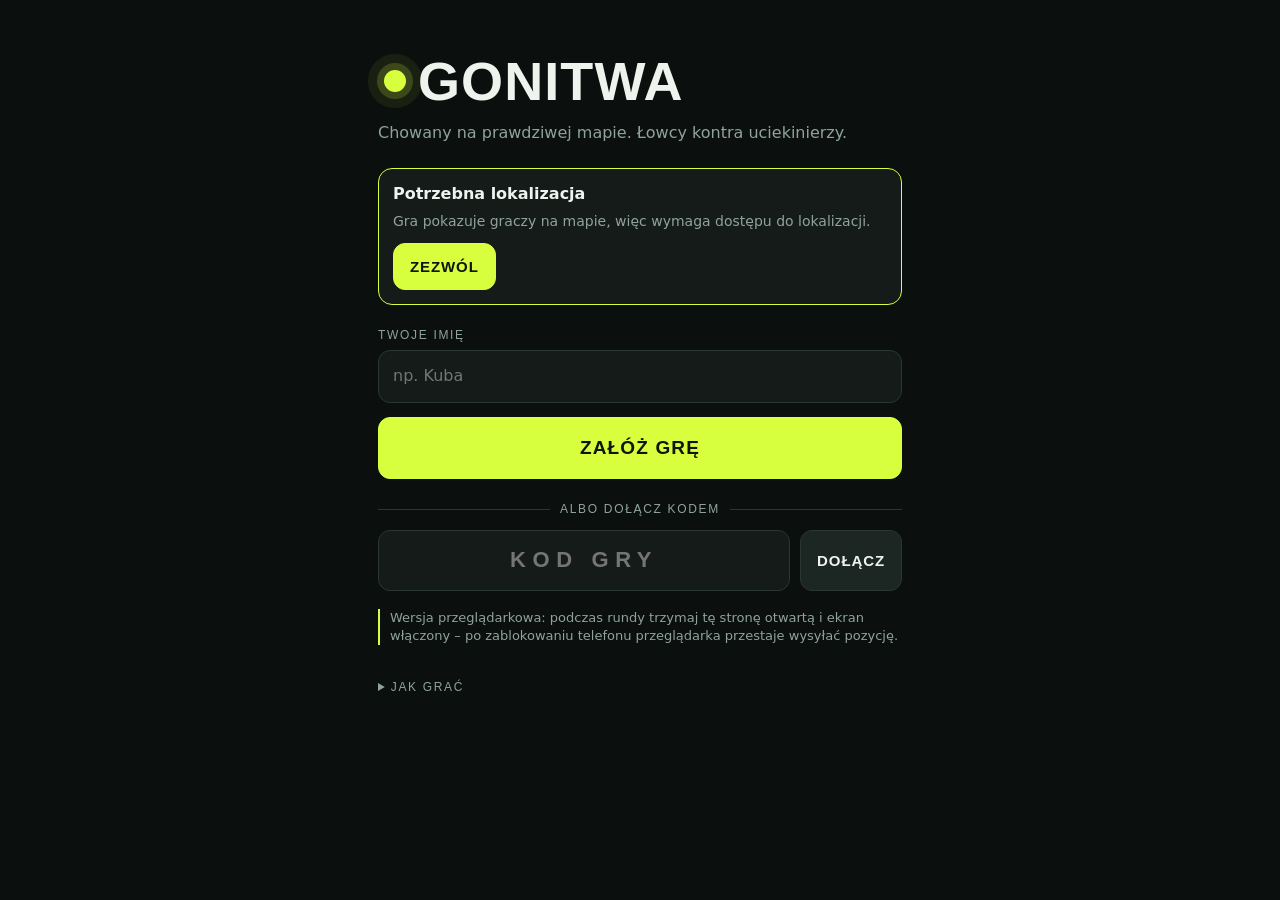
==== index.html @ 319e4700 "Wersja przegladarkowa Gonitwy (iPhone)" ====
<!DOCTYPE html>
<html lang="pl">
<head>
<meta charset="utf-8">
<meta name="viewport" content="width=device-width, initial-scale=1, maximum-scale=1, user-scalable=no, viewport-fit=cover">
<title>Gonitwa</title>
<link rel="apple-touch-icon" href="apple-touch-icon.png">
<link rel="icon" type="image/png" href="icon-192.png">
<link rel="manifest" href="manifest.webmanifest">
<meta name="theme-color" content="#0b0f0e">
<meta name="apple-mobile-web-app-capable" content="yes">
<meta name="mobile-web-app-capable" content="yes">
<meta name="apple-mobile-web-app-status-bar-style" content="black-translucent">
<meta name="apple-mobile-web-app-title" content="Gonitwa">
<style>
:root {
  --bg: #0b0f0e; --panel: #141b19; --panel2: #1c2623; --line: #2a3733;
  --text: #eef3ee; --dim: #8fa39b;
  --acid: #d7ff3e; --hunt: #ff6b3d; --run: #35e0c2; --danger: #ff3b5c;
  --cond: "Roboto Condensed", sans-serif-condensed, "Arial Narrow", sans-serif;
}
* { box-sizing: border-box; -webkit-tap-highlight-color: transparent; }
html, body { margin: 0; height: 100%; background: var(--bg); color: var(--text);
  font: 16px/1.4 Roboto, system-ui, sans-serif; overscroll-behavior: none; }
[hidden] { display: none !important; }
button, input, select { font: inherit; color: inherit; }
h1, h2, h3 { font-family: var(--cond); text-transform: uppercase; letter-spacing: .04em; margin: 0; }
.dim { color: var(--dim); }
.c-hunt { color: var(--hunt); } .c-run { color: var(--run); }
.center-text { text-align: center; }

.screen { display: none; min-height: 100%; padding: 20px 18px 28px; max-width: 560px; margin: 0 auto; }
.screen.on { display: block; }
.screen.center.on { display: flex; flex-direction: column; align-items: center; justify-content: center; gap: 14px; text-align: center; }

/* ---------- buttons & fields ---------- */
.btn { border: 1px solid var(--line); background: var(--panel2); border-radius: 12px; padding: 12px 16px;
  font-family: var(--cond); text-transform: uppercase; letter-spacing: .06em; font-weight: 700; font-size: 15px;
  position: relative; touch-action: manipulation; }
.btn:active { transform: translateY(1px); filter: brightness(1.15); }
.btn[disabled] { opacity: .4; }
.btn.acid { background: var(--acid); color: #10150a; border-color: var(--acid); }
.btn.danger { background: transparent; color: var(--danger); border-color: var(--danger); }
.btn.ghost { background: transparent; color: var(--dim); }
.btn.big { width: 100%; padding: 17px; font-size: 19px; }
.btn.small { padding: 8px 12px; font-size: 13px; border-radius: 10px; }
.field { display: block; margin: 22px 0 14px; }
.field span, .eyebrow { display: block; font-family: var(--cond); text-transform: uppercase; letter-spacing: .14em;
  font-size: 12px; color: var(--dim); margin-bottom: 6px; }
input[type=text], input:not([type]), .field input, .join-row input, .chat-form input {
  width: 100%; background: var(--panel); border: 1px solid var(--line); border-radius: 12px; padding: 14px;
  outline: none; }
input:focus { border-color: var(--acid); }
.error { background: rgba(255,59,92,.12); border: 1px solid rgba(255,59,92,.5); color: #ffc2cc;
  padding: 10px 12px; border-radius: 10px; margin: 12px 0; font-size: 14px; }
.card { background: var(--panel); border: 1px solid var(--acid); border-radius: 14px; padding: 14px; margin-top: 18px; }
.card p { margin: 6px 0 12px; color: var(--dim); font-size: 14px; }

/* ---------- home ---------- */
.home-top { padding: 34px 0 6px; }
.logo { font-family: var(--cond); font-weight: 900; font-size: 54px; letter-spacing: .02em; line-height: 1;
  display: flex; align-items: center; gap: 12px; }
.logo-dot { width: 22px; height: 22px; border-radius: 50%; background: var(--acid);
  box-shadow: 0 0 0 7px rgba(215,255,62,.18), 0 0 0 16px rgba(215,255,62,.07); margin-left: 6px; }
.tagline { color: var(--dim); margin: 14px 0 0; }
.or { display: flex; align-items: center; gap: 10px; color: var(--dim); font-size: 12px; margin: 22px 0 12px;
  font-family: var(--cond); text-transform: uppercase; letter-spacing: .14em; }
.or::before, .or::after { content: ""; flex: 1; height: 1px; background: var(--line); }
.join-row { display: flex; gap: 10px; }
.join-row input { flex: 1; font-family: var(--cond); font-weight: 700; font-size: 22px; letter-spacing: .3em;
  text-transform: uppercase; text-align: center; }
.how { margin-top: 26px; color: var(--dim); font-size: 14px; }
.how summary { font-family: var(--cond); text-transform: uppercase; letter-spacing: .14em; font-size: 12px; padding: 8px 0; }
.how ol { padding-left: 20px; } .how li { margin: 6px 0; }
.how .safe { border-left: 2px solid var(--acid); padding-left: 10px; }

.spinner { width: 46px; height: 46px; border-radius: 50%; border: 4px solid var(--line); border-top-color: var(--acid);
  animation: spin 1s linear infinite; }
@keyframes spin { to { transform: rotate(360deg); } }

/* ---------- lobby ---------- */
.lobby-head { display: flex; justify-content: space-between; align-items: flex-end; gap: 10px; }
.code { font-family: var(--cond); font-weight: 900; font-size: 46px; letter-spacing: .16em; color: var(--acid); line-height: 1; }
.head-actions { display: flex; gap: 8px; }
.offline-bar { background: var(--danger); color: #fff; text-align: center; padding: 6px; border-radius: 8px; margin-top: 10px; font-size: 13px; }
.teams { display: grid; grid-template-columns: 1fr 1fr; gap: 10px; margin-top: 18px; }
.team { background: var(--panel); border: 1px solid var(--line); border-radius: 14px; padding: 12px; display: flex; flex-direction: column; gap: 10px; min-height: 150px; }
.team h3 { font-size: 17px; display: flex; justify-content: space-between; }
.team.hunt { border-top: 3px solid var(--hunt); } .team.hunt h3 { color: var(--hunt); }
.team.run { border-top: 3px solid var(--run); } .team.run h3 { color: var(--run); }
.team .team-btn { margin-top: auto; }
.team .team-btn.mine { background: transparent; color: var(--dim); }
.chips { display: flex; flex-wrap: wrap; gap: 6px; }
.chip { background: var(--panel2); border: 1px solid var(--line); border-radius: 999px; padding: 5px 10px; font-size: 14px;
  display: inline-flex; align-items: center; gap: 5px; max-width: 100%; }
.chip.me { border-color: var(--acid); }
.chip.off { opacity: .45; }
.chip i { font-style: normal; color: var(--acid); font-size: 12px; }
.noteam { margin-top: 12px; }
.sec { font-size: 14px; color: var(--dim); letter-spacing: .14em; margin: 24px 0 8px; }
.settings, .summary { background: var(--panel); border: 1px solid var(--line); border-radius: 14px; padding: 4px 14px; }
.row { display: flex; align-items: center; justify-content: space-between; gap: 12px; padding: 11px 0; border-bottom: 1px solid var(--line); }
.row.col { flex-direction: column; align-items: stretch; gap: 6px; }
.settings > .row:last-child, .summary .row:last-child, #zone-opts > *:last-child, #shrink-opts > .row:last-child { border-bottom: 0; }
select { background: var(--panel2); border: 1px solid var(--line); border-radius: 10px; padding: 8px 10px; }
input[type=range] { width: 100%; accent-color: var(--acid); }
.sw { appearance: none; -webkit-appearance: none; width: 48px; height: 28px; border-radius: 999px; background: var(--line); position: relative; flex: none; transition: background .15s; }
.sw::after { content: ""; position: absolute; width: 22px; height: 22px; border-radius: 50%; background: #fff; top: 3px; left: 3px; transition: left .15s; }
.sw:checked { background: var(--acid); } .sw:checked::after { left: 23px; background: #10150a; }
.summary .row b { font-weight: 500; text-align: right; }
.map-box { position: relative; height: 260px; border-radius: 14px; overflow: hidden; border: 1px solid var(--line); margin: 12px 0 10px; }
.map-box canvas { width: 100%; height: 100%; display: block; }
.map-hint { position: absolute; left: 8px; top: 8px; background: rgba(11,15,14,.8); padding: 5px 9px; border-radius: 8px; font-size: 12px; pointer-events: none; }
.zoom { position: absolute; right: 8px; top: 8px; display: flex; flex-direction: column; gap: 6px; }
.zoom button { width: 40px; height: 40px; border-radius: 10px; border: 1px solid var(--line); background: rgba(20,27,25,.92); font-size: 20px; }
.chat-log { background: var(--panel); border: 1px solid var(--line); border-radius: 12px; padding: 8px 12px; max-height: 130px; overflow-y: auto; font-size: 14px; min-height: 44px; }
.chat-log.tall { max-height: 34vh; min-height: 90px; }
.chat-log p { margin: 4px 0; } .chat-log b { color: var(--acid); font-weight: 600; } .chat-log .mine b { color: var(--dim); }
.chat-log .empty { color: var(--dim); }
.chat-form { display: flex; gap: 8px; margin-top: 8px; }
.chat-form input { flex: 1; padding: 10px 12px; }
.lobby-foot { margin-top: 26px; display: flex; flex-direction: column; gap: 12px; }

/* ---------- game ---------- */
.screen.game { padding: 0; max-width: none; position: fixed; inset: 0; }
#game-map { position: absolute; inset: 0; width: 100%; height: 100%; }
.hud { position: absolute; left: 0; right: 0; top: 0; padding: 10px 10px 0; pointer-events: none;
  background: linear-gradient(rgba(11,15,14,.92), rgba(11,15,14,0)); padding-bottom: 26px; }
.hud-row { display: grid; grid-template-columns: 1fr auto 1fr; align-items: center; gap: 8px; }
.role { justify-self: start; font-family: var(--cond); font-weight: 900; text-transform: uppercase; letter-spacing: .1em;
  font-size: 14px; padding: 6px 10px; border-radius: 8px; background: var(--panel2); }
.role.H { background: var(--hunt); color: #1b0a04; } .role.R { background: var(--run); color: #03201b; }
.role.out { background: var(--line); color: var(--dim); }
.timer { text-align: center; line-height: 1; }
.timer b { font-family: var(--cond); font-weight: 900; font-size: 44px; font-variant-numeric: tabular-nums; }
.timer span { display: block; font-family: var(--cond); text-transform: uppercase; letter-spacing: .14em; font-size: 11px; color: var(--dim); margin-top: 2px; }
.alive { justify-self: end; text-align: right; line-height: 1.1; }
.alive b { font-family: var(--cond); font-weight: 900; font-size: 24px; color: var(--run); }
.alive span { display: block; font-size: 10px; color: var(--dim); text-transform: uppercase; letter-spacing: .1em; font-family: var(--cond); }
.chip-row { display: flex; justify-content: center; flex-wrap: wrap; gap: 6px; margin-top: 8px; }
.hchip { background: rgba(20,27,25,.92); border: 1px solid var(--line); border-radius: 999px; padding: 4px 10px; font-size: 13px;
  font-variant-numeric: tabular-nums; }
.hchip b { color: var(--acid); } .hchip.bad { border-color: var(--danger); color: #ffc2cc; }
.banner { margin: 10px auto 0; max-width: 460px; text-align: center; padding: 10px 12px; border-radius: 12px; font-weight: 600;
  background: rgba(20,27,25,.95); border: 1px solid var(--acid); }
.banner.bad { background: var(--danger); border-color: var(--danger); color: #fff; animation: pulse 1s ease-in-out infinite; }
@keyframes pulse { 50% { filter: brightness(1.3); } }
.game-zoom { top: auto; bottom: 150px; }
.bottom { position: absolute; left: 0; right: 0; bottom: 0; padding: 30px 10px 12px; display: flex; flex-direction: column; gap: 8px;
  background: linear-gradient(rgba(11,15,14,0), rgba(11,15,14,.94) 45%); }
.bottom-row { display: grid; grid-template-columns: 1fr 1fr; gap: 8px; }
.btn.hold { background: var(--danger); border-color: var(--danger); color: #fff; padding: 16px; font-size: 18px; overflow: hidden; user-select: none; -webkit-user-select: none; }
.btn.hold small { display: block; font-size: 11px; opacity: .8; letter-spacing: .14em; font-weight: 400; }
.hold-fill { position: absolute; inset: 0; background: rgba(255,255,255,.35); transform: scaleX(0); transform-origin: left; }
.btn.hold.holding .hold-fill { transform: scaleX(1); transition: transform 1.2s linear; }
.hold-label { position: relative; }
.badge { position: absolute; top: -6px; right: -4px; background: var(--acid); color: #10150a; border-radius: 999px; min-width: 20px; height: 20px;
  font-size: 12px; line-height: 20px; padding: 0 5px; }
.toast { position: absolute; left: 12px; right: 12px; bottom: 150px; margin: 0 auto; max-width: 440px; background: rgba(20,27,25,.97);
  border: 1px solid var(--acid); border-radius: 12px; padding: 10px 14px; text-align: center; font-size: 15px; pointer-events: none; }
.overlay { position: absolute; inset: 0; background: rgba(11,15,14,.88); display: flex; align-items: center; justify-content: center; text-align: center; }
.overlay span { display: block; font-family: var(--cond); text-transform: uppercase; letter-spacing: .2em; color: var(--dim); }
.overlay b { display: block; font-family: var(--cond); font-weight: 900; font-size: 150px; line-height: 1; color: var(--acid); }
.overlay em { font-style: normal; font-family: var(--cond); font-weight: 900; text-transform: uppercase; letter-spacing: .08em; font-size: 26px; }

/* ---------- end ---------- */
.result { padding: 26px 0 6px; }
.result h1 { font-size: 44px; font-weight: 900; line-height: 1; }
.result.H h1 { color: var(--hunt); } .result.R h1 { color: var(--run); }
.result p { color: var(--dim); margin: 10px 0 0; }
.end-map { height: 200px; }
.table { background: var(--panel); border: 1px solid var(--line); border-radius: 14px; padding: 2px 14px; }
.trow { display: flex; align-items: center; justify-content: space-between; gap: 10px; padding: 11px 0; border-bottom: 1px solid var(--line); }
.trow:last-child { border-bottom: 0; }
.trow .who { display: flex; align-items: center; gap: 8px; min-width: 0; }
.trow .who span { overflow: hidden; text-overflow: ellipsis; white-space: nowrap; }
.dot { width: 10px; height: 10px; border-radius: 50%; flex: none; background: var(--line); }
.dot.H { background: var(--hunt); } .dot.R { background: var(--run); }
.tag { font-family: var(--cond); text-transform: uppercase; letter-spacing: .08em; font-size: 12px; color: var(--dim); white-space: nowrap; }
.tag.ok { color: var(--run); } .tag.bad { color: var(--danger); }
.trow.off { opacity: .5; }

/* ---------- sheets ---------- */
.scrim { position: fixed; inset: 0; background: rgba(0,0,0,.55); z-index: 20; }
.sheet { position: fixed; left: 0; right: 0; bottom: 0; z-index: 21; background: var(--bg); border-top: 1px solid var(--line);
  border-radius: 18px 18px 0 0; padding: 14px 16px 18px; max-height: 82vh; overflow-y: auto; max-width: 560px; margin: 0 auto; }
.sheet-head { display: flex; justify-content: space-between; align-items: center; margin-bottom: 10px;
  font-family: var(--cond); text-transform: uppercase; letter-spacing: .1em; font-size: 18px; }
.x { background: none; border: 0; font-size: 20px; padding: 6px 10px; color: var(--dim); }
.sheet-foot { display: flex; flex-direction: column; gap: 8px; margin-top: 14px; }
.quick { display: flex; flex-wrap: wrap; gap: 6px; margin-top: 8px; }
.quick button { background: var(--panel2); border: 1px solid var(--line); border-radius: 999px; padding: 6px 11px; font-size: 13px; }
.feed { margin-top: 12px; font-size: 13px; color: var(--dim); }
.feed p { margin: 3px 0; }

#conn-sub { white-space: pre-line; font-size: 13px; max-width: 320px; word-break: break-word; }

/* Start / leave buttons stay reachable without scrolling the whole lobby. */
.lobby-foot { position: sticky; bottom: 0; padding: 18px 0 12px; margin-bottom: -12px;
  background: linear-gradient(rgba(11,15,14,0), var(--bg) 26%); z-index: 5; }

/* notch / home-indicator safe areas (iPhone, edge-to-edge browsers) */
.screen { padding-top: calc(20px + env(safe-area-inset-top)); padding-bottom: calc(28px + env(safe-area-inset-bottom)); }
.screen.game { padding: 0; }
.hud { padding-top: calc(10px + env(safe-area-inset-top)); }
.bottom { padding-bottom: calc(12px + env(safe-area-inset-bottom)); }
.sheet { padding-bottom: calc(18px + env(safe-area-inset-bottom)); }
.web-note { color: var(--dim); font-size: 13px; border-left: 2px solid var(--acid); padding-left: 10px; margin-top: 18px; }

</style>
</head>
<body>

<!-- ============ HOME ============ -->
<section id="s-home" class="screen">
  <div class="home-top">
    <div class="logo"><span class="logo-dot"></span>GONITWA</div>
    <p class="tagline">Chowany na prawdziwej mapie. Łowcy kontra uciekinierzy.</p>
  </div>
  <div class="card" id="perm-card" hidden>
    <b>Potrzebna lokalizacja</b>
    <p id="perm-text">Gra pokazuje graczy na mapie, więc wymaga dostępu do lokalizacji i powiadomień.</p>
    <button class="btn acid" id="perm-btn">Zezwól</button>
  </div>
  <label class="field">
    <span>Twoje imię</span>
    <input id="name" maxlength="16" autocomplete="off" placeholder="np. Kuba">
  </label>
  <button class="btn acid big" id="create">Załóż grę</button>
  <div class="or"><span>albo dołącz kodem</span></div>
  <div class="join-row">
    <input id="code" maxlength="7" autocomplete="off" autocapitalize="characters" spellcheck="false" placeholder="KOD GRY">
    <button class="btn" id="join">Dołącz</button>
  </div>
  <div class="error" id="home-error" hidden></div>
  <p class="web-note" id="web-note" hidden>Wersja przeglądarkowa: podczas rundy trzymaj tę stronę otwartą i ekran włączony – po zablokowaniu telefonu przeglądarka przestaje wysyłać pozycję.</p>
  <details class="how">
    <summary>Jak grać</summary>
    <ol>
      <li>Jedna osoba zakłada grę i podaje reszcie 6-znakowy kod.</li>
      <li>Dzielicie się na <b class="c-hunt">łowców</b> i <b class="c-run">uciekinierów</b>. Gospodarz ustawia czas, fory, pingi i strefę.</li>
      <li>Uciekinierzy dostają fory na ukrycie się. Potem łowcy ruszają.</li>
      <li>Co kilka minut łowcy dostają <b>ping</b> – ostatnią pozycję każdego uciekiniera.</li>
      <li>Kto wyjdzie poza strefę na zbyt długo, jest widoczny dla łowców na żywo.</li>
      <li>Złapany uciekinier potwierdza to w aplikacji. Wygrywają ci, którzy dotrwają do końca – albo łowcy, jeśli złapią wszystkich.</li>
    </ol>
    <p class="safe">Grajcie w bezpiecznym miejscu, uważajcie na ruch uliczny i nie wchodźcie na teren prywatny.</p>
  </details>
</section>

<!-- ============ CONNECTING ============ -->
<section id="s-connecting" class="screen center">
  <div class="spinner"></div>
  <h2 id="conn-title">Łączenie…</h2>
  <p class="dim" id="conn-sub"></p>
  <div class="error" id="conn-error" hidden></div>
  <button class="btn" id="conn-cancel">Anuluj</button>
</section>

<!-- ============ LOBBY ============ -->
<section id="s-lobby" class="screen">
  <header class="lobby-head">
    <div>
      <div class="eyebrow">Kod gry</div>
      <div class="code" id="lobby-code">------</div>
    </div>
    <div class="head-actions">
      <button class="btn small" id="share">Udostępnij</button>
      <button class="btn small ghost" id="lobby-leave">Wyjdź</button>
    </div>
  </header>
  <div class="offline-bar" id="lobby-offline" hidden>Brak połączenia – ponawiam…</div>
  <div class="error" id="lobby-error" hidden></div>

  <div class="teams">
    <div class="team hunt">
      <h3>Łowcy <span id="cnt-h"></span></h3>
      <div class="chips" id="team-h"></div>
      <button class="btn small team-btn" data-team="H">Dołącz</button>
    </div>
    <div class="team run">
      <h3>Uciekinierzy <span id="cnt-r"></span></h3>
      <div class="chips" id="team-r"></div>
      <button class="btn small team-btn" data-team="R">Dołącz</button>
    </div>
  </div>
  <div class="noteam" id="noteam-wrap" hidden>
    <span class="eyebrow">Bez drużyny</span>
    <div class="chips" id="team-none"></div>
  </div>

  <h3 class="sec">Zasady rundy</h3>
  <div id="settings-host" class="settings" hidden>
    <label class="row"><span>Czas polowania</span>
      <select id="set-round"></select></label>
    <label class="row"><span>Fory dla uciekinierów</span>
      <select id="set-head"></select></label>
    <label class="row"><span>Ping pozycji</span>
      <select id="set-ping"></select></label>
    <label class="row"><span>Złapani dołączają do łowców</span>
      <input type="checkbox" id="set-convert" class="sw"></label>
    <label class="row"><span>Strefa gry</span>
      <input type="checkbox" id="set-zone" class="sw"></label>
    <div id="zone-opts" hidden>
      <label class="row col"><span>Promień strefy: <b id="lbl-radius"></b></span>
        <input type="range" id="set-radius" min="50" max="2000" step="10"></label>
      <label class="row"><span>Czas na powrót do strefy</span>
        <select id="set-grace"></select></label>
      <label class="row"><span>Strefa się kurczy</span>
        <input type="checkbox" id="set-shrink" class="sw"></label>
      <div id="shrink-opts" hidden>
        <label class="row"><span>Kurczy się co</span>
          <select id="set-shrinksec"></select></label>
        <label class="row col"><span>Promień na końcu: <b id="lbl-final"></b></span>
          <input type="range" id="set-final" min="20" max="2000" step="10"></label>
      </div>
    </div>
  </div>
  <div id="settings-guest" class="summary" hidden></div>

  <div id="zone-map-wrap" hidden>
    <div class="map-box"><canvas id="zone-map"></canvas>
      <div class="map-hint" id="zone-hint"></div>
      <div class="zoom"><button data-z="1">+</button><button data-z="-1">−</button></div>
    </div>
    <button class="btn small" id="zone-here" hidden>Środek strefy = moja pozycja</button>
  </div>

  <h3 class="sec">Czat</h3>
  <div class="chat-log" id="lobby-chat"></div>
  <form class="chat-form" id="lobby-chat-form">
    <input id="lobby-chat-input" maxlength="200" autocomplete="off" placeholder="Napisz do wszystkich…">
    <button class="btn small" type="submit">Wyślij</button>
  </form>

  <div class="lobby-foot">
    <button class="btn acid big" id="start" hidden>Start rundy</button>
    <p class="dim center-text" id="wait-host" hidden></p>
  </div>
</section>

<!-- ============ GAME ============ -->
<section id="s-game" class="screen game">
  <canvas id="game-map"></canvas>
  <div class="hud">
    <div class="hud-row">
      <div class="role" id="hud-role"></div>
      <div class="timer"><b id="hud-time">0:00</b><span id="hud-time-label"></span></div>
      <div class="alive"><b id="hud-alive"></b><span>uciekinierów</span></div>
    </div>
    <div class="chip-row" id="hud-chips"></div>
    <div class="banner" id="hud-banner" hidden></div>
  </div>
  <div class="zoom game-zoom"><button data-z="1">+</button><button data-z="-1">−</button><button id="follow" title="Wyśrodkuj">◎</button></div>
  <div class="toast" id="toast" hidden></div>
  <div class="bottom">
    <button class="btn hold" id="tagged" hidden><span class="hold-fill"></span><span class="hold-label">Złapali mnie <small>przytrzymaj</small></span></button>
    <div class="bottom-row">
      <button class="btn" id="open-chat">Czat<span class="badge" id="chat-badge" hidden></span></button>
      <button class="btn" id="open-roster">Gracze</button>
    </div>
  </div>
  <div class="overlay" id="countdown" hidden><div><span id="countdown-label">Start za</span><b id="countdown-num">5</b><em id="countdown-role"></em></div></div>
</section>

<!-- ============ END ============ -->
<section id="s-end" class="screen">
  <div class="result" id="end-result">
    <div class="eyebrow" id="end-round"></div>
    <h1 id="end-title"></h1>
    <p id="end-sub"></p>
  </div>
  <div class="map-box end-map"><canvas id="end-map"></canvas></div>
  <h3 class="sec">Uciekinierzy</h3>
  <div class="table" id="end-runners"></div>
  <h3 class="sec">Łowcy</h3>
  <div class="chips" id="end-hunters"></div>
  <div class="lobby-foot">
    <button class="btn acid big" id="end-lobby" hidden>Nowa runda</button>
    <p class="dim center-text" id="end-wait" hidden>Gospodarz zdecyduje o kolejnej rundzie.</p>
    <button class="btn ghost" id="end-leave">Wyjdź z gry</button>
  </div>
</section>

<!-- ============ SHEETS ============ -->
<div class="scrim" id="scrim" hidden></div>
<div class="sheet" id="sheet-chat" hidden>
  <div class="sheet-head"><b id="chat-title">Czat drużyny</b><button class="x" data-close>✕</button></div>
  <div class="chat-log tall" id="game-chat"></div>
  <div class="quick" id="quick"></div>
  <form class="chat-form" id="game-chat-form">
    <input id="game-chat-input" maxlength="200" autocomplete="off" placeholder="Wiadomość do drużyny…">
    <button class="btn small" type="submit">Wyślij</button>
  </form>
</div>
<div class="sheet" id="sheet-roster" hidden>
  <div class="sheet-head"><b>Gracze</b><button class="x" data-close>✕</button></div>
  <div class="table" id="roster"></div>
  <div class="feed" id="feed"></div>
  <div class="sheet-foot">
    <button class="btn danger" id="end-round-btn" hidden>Zakończ rundę</button>
    <button class="btn ghost" id="game-leave">Wyjdź z gry</button>
  </div>
</div>
<div class="sheet" id="sheet-player" hidden>
  <div class="sheet-head"><b id="player-name"></b><button class="x" data-close>✕</button></div>
  <div class="sheet-foot" id="player-actions"></div>
</div>

<script>
/* Gonitwa – browser engine (iPhone / any browser). A JavaScript port of pl.gonitwa.core.GameEngine that
 * speaks exactly the same protocol as the Android app (same brokers, topics, AES-GCM key from the game code),
 * so browser players and Android players meet in the same game. Exposes the same "Native" bridge the UI uses. */
(function () {
  'use strict';
  if (window.Native) return;                                   // inside the Android app: the real engine is used
  var qs = new URLSearchParams(location.search);
  if (qs.get('s')) return;                                     // desktop test harness drives the Java engine instead

  var HUNTER = 'H', RUNNER = 'R';
  var NONE = 0, CREATING = 1, JOINING = 2, IN = 3;
  var SYNC_MS = 1800, COUNTDOWN_MS = 8000;
  var ALPHABET = 'ABCDEFGHJKLMNPQRSTUVWXYZ23456789';
  // Same order as GameEngine.defaultEndpoints(): index N here is the WebSocket door of TCP endpoint N there.
  var ENDPOINTS = [
    'wss://broker.emqx.io:8084/mqtt',
    'wss://broker.hivemq.com:8884/mqtt',
    'wss://test.mosquitto.org:8081/mqtt',
    'wss://broker.emqx.io:8084/mqtt',
    'wss://broker.hivemq.com:8884/mqtt',
    'wss://test.mosquitto.org:8081/mqtt'
  ];
  var CREATE_ORDER = [0, 1, 2];
  if (qs.get('ws')) { ENDPOINTS = ENDPOINTS.map(function () { return qs.get('ws'); }); }   // tests: one local broker
  var enc = new TextEncoder(), dec = new TextDecoder();

  // ------------------------------------------------------------------ storage
  var mem = {};
  function load(k) { try { var v = localStorage.getItem('gonitwa.' + k); return v == null ? (k in mem ? mem[k] : null) : v; } catch (e) { return k in mem ? mem[k] : null; } }
  function save(k, v) { mem[k] = v; try { localStorage.setItem('gonitwa.' + k, v); } catch (e) { /* private mode */ } }
  function now() { return Date.now(); }
  function clamp(v, lo, hi) { return Math.max(lo, Math.min(hi, v)); }
  function int(m, k, d) { var v = m ? m[k] : undefined; return typeof v === 'number' && isFinite(v) ? Math.trunc(v) : d; }
  function num(m, k, d) { var v = m ? m[k] : undefined; return typeof v === 'number' && isFinite(v) ? v : d; }
  function str(m, k, d) { var v = m ? m[k] : undefined; return typeof v === 'string' ? v : d; }
  function bool(m, k, d) { var v = m ? m[k] : undefined; return typeof v === 'boolean' ? v : d; }
  function hex(buf) { var b = new Uint8Array(buf), s = ''; for (var i = 0; i < b.length; i++) s += (b[i] < 16 ? '0' : '') + b[i].toString(16); return s; }
  function randomId(n) { var b = new Uint8Array(Math.ceil(n / 2)); crypto.getRandomValues(b); return hex(b).substring(0, n); }
  function rnd(n) { var b = new Uint32Array(1); crypto.getRandomValues(b); return b[0] % n; }
  function distance(lat1, lon1, lat2, lon2) {
    var r = 6371000, p1 = lat1 * Math.PI / 180, p2 = lat2 * Math.PI / 180, dp = p2 - p1, dl = (lon2 - lon1) * Math.PI / 180;
    var a = Math.sin(dp / 2) * Math.sin(dp / 2) + Math.cos(p1) * Math.cos(p2) * Math.sin(dl / 2) * Math.sin(dl / 2);
    return 2 * r * Math.asin(Math.min(1, Math.sqrt(a)));
  }

  // ------------------------------------------------------------------ code + crypto
  function newCode(brokerIdx, count) {
    var first;
    do { first = rnd(ALPHABET.length); } while (first % count !== brokerIdx);
    var s = ALPHABET.charAt(first);
    for (var i = 1; i < 6; i++) s += ALPHABET.charAt(rnd(ALPHABET.length));
    return s;
  }
  function brokerIndex(code, count) { var i = ALPHABET.indexOf(code.charAt(0)); return i < 0 ? 0 : i % count; }
  function normalizeCode(raw) {
    if (raw == null) return null;
    var s = '', up = String(raw).toUpperCase();
    for (var i = 0; i < up.length; i++) {
      var ch = up.charAt(i);
      if (ch === ' ' || ch === '-') continue;
      if (ALPHABET.indexOf(ch) < 0) return null;
      s += ch;
    }
    return s.length === 6 ? s : null;
  }
  function makeCrypto(code) {
    return Promise.all([
      crypto.subtle.digest('SHA-256', enc.encode('gonitwa-key-v1:' + code)),
      crypto.subtle.digest('SHA-256', enc.encode('gonitwa-topic-v1:' + code))
    ]).then(function (r) {
      return crypto.subtle.importKey('raw', r[0], 'AES-GCM', false, ['encrypt', 'decrypt']).then(function (key) {
        return {
          topicId: hex(r[1]).substring(0, 24),
          encrypt: function (plain) {
            var iv = new Uint8Array(12);
            crypto.getRandomValues(iv);
            return crypto.subtle.encrypt({ name: 'AES-GCM', iv: iv, tagLength: 128 }, key, enc.encode(plain)).then(function (ct) {
              var out = new Uint8Array(12 + ct.byteLength);
              out.set(iv, 0); out.set(new Uint8Array(ct), 12);
              return out;
            });
          },
          decrypt: function (data) {
            if (!data || data.length < 28) return Promise.resolve(null);
            return crypto.subtle.decrypt({ name: 'AES-GCM', iv: data.subarray(0, 12), tagLength: 128 }, key, data.subarray(12))
              .then(function (pt) { return dec.decode(pt); }, function () { return null; });
          }
        };
      });
    });
  }

  // ------------------------------------------------------------------ MQTT 3.1.1 over WebSocket (QoS 0)
  function mqttStr(s) { var b = enc.encode(s), r = new Uint8Array(b.length + 2); r[0] = b.length >> 8; r[1] = b.length & 255; r.set(b, 2); return r; }
  function packet(header, body) {
    var len = body.length, lenBytes = [];
    do { var d = len % 128; len = Math.floor(len / 128); if (len > 0) d |= 0x80; lenBytes.push(d); } while (len > 0);
    var out = new Uint8Array(1 + lenBytes.length + body.length);
    out[0] = header; out.set(lenBytes, 1); out.set(body, 1 + lenBytes.length);
    return out;
  }
  function concat(a, b) { var r = new Uint8Array(a.length + b.length); r.set(a, 0); r.set(b, a.length); return r; }

  function Link(url, clientId, filter, listener) {
    this.url = url; this.clientId = clientId; this.filter = filter; this.listener = listener;
    this.up = false; this.closed = false; this.dead = false; this.failures = 0;
    this.ws = null; this.buf = new Uint8Array(0); this.timer = null; this.ping = null; this.lastWrite = 0;
    this.inq = Promise.resolve();
  }
  Link.prototype.start = function () { this._connect(); };
  Link.prototype.isUp = function () { return this.up; };
  Link.prototype._connect = function () {
    if (this.closed) return;
    var self = this, ws;
    try { ws = new WebSocket(this.url, 'mqtt'); } catch (e) { this._down('WebSocket: ' + e.message); return; }
    this.ws = ws;
    ws.binaryType = 'arraybuffer';
    this.buf = new Uint8Array(0);
    var opened = false;
    var guard = setTimeout(function () { if (!self.up && ws === self.ws) { try { ws.close(); } catch (e) { } self._down('timeout'); } }, 9000);
    ws.onopen = function () {
      opened = true;
      var vh = concat(concat(mqttStr('MQTT'), new Uint8Array([4, 0x02, 0, 30])), mqttStr(self.clientId));
      ws.send(packet(0x10, vh));
    };
    ws.onmessage = function (ev) {
      if (ws !== self.ws) return;
      self.buf = concat(self.buf, new Uint8Array(ev.data));
      self._drain();
    };
    ws.onerror = function () { /* onclose follows */ };
    ws.onclose = function (ev) {
      clearTimeout(guard);
      if (ws !== self.ws) return;
      self._down(opened ? 'połączenie zamknięte (' + ev.code + ')' : 'nie można połączyć');
    };
  };
  Link.prototype._drain = function () {
    var self = this;
    while (true) {
      var b = this.buf;
      if (b.length < 2) return;
      var len = 0, mult = 1, i = 1, done = false;
      for (; i < 5 && i < b.length; i++) { len += (b[i] & 0x7f) * mult; mult *= 128; if ((b[i] & 0x80) === 0) { done = true; i++; break; } }
      if (!done) { if (i >= 5) { this.ws.close(); } return; }
      if (b.length < i + len) return;
      var h = b[0], body = b.subarray(i, i + len);
      this.buf = b.subarray(i + len);
      var type = h >> 4;
      if (type === 2) {                                   // CONNACK
        if (body.length < 2 || body[1] !== 0) { this.ws.close(); return; }
        var sub = concat(concat(new Uint8Array([0, 1]), mqttStr(this.filter)), new Uint8Array([0]));
        this.ws.send(packet(0x82, sub));
      } else if (type === 9) {                            // SUBACK
        this.up = true; this.failures = 0; this.lastWrite = now();
        clearInterval(this.ping);
        this.ping = setInterval(function () {
          if (self.up && now() - self.lastWrite >= 15000) { try { self.ws.send(new Uint8Array([0xC0, 0])); self.lastWrite = now(); } catch (e) { } }
        }, 5000);
        this.listener.onUp(this);
      } else if (type === 3) {                            // PUBLISH
        var qos = (h >> 1) & 3, tl = (body[0] << 8) | body[1];
        var topic = dec.decode(body.subarray(2, 2 + tl));
        var payload = body.slice(2 + tl + (qos > 0 ? 2 : 0));
        this.listener.onMessage(this, topic, payload, (h & 1) !== 0);
      }
    }
  };
  Link.prototype._down = function (why) {
    var wasUp = this.up, self = this;
    this.up = false;
    clearInterval(this.ping);
    if (this.ws) { this.ws.onclose = this.ws.onmessage = this.ws.onopen = null; try { this.ws.close(); } catch (e) { } this.ws = null; }
    if (this.closed) return;
    this.failures = wasUp ? 1 : this.failures + 1;
    this.listener.onDown(this, why);
    clearTimeout(this.timer);
    this.timer = setTimeout(function () { self._connect(); }, Math.min(8000, 1000 * this.failures));
  };
  Link.prototype.publish = function (topic, payload, retain) {
    if (!this.up || this.closed || !this.ws) return;
    try {
      this.ws.send(packet(0x30 | (retain ? 1 : 0), concat(mqttStr(topic), payload || new Uint8Array(0))));
      this.lastWrite = now();
    } catch (e) { /* will reconnect */ }
  };
  Link.prototype.close = function () {
    this.closed = true; this.up = false; this.dead = true;
    clearTimeout(this.timer); clearInterval(this.ping);
    var ws = this.ws;
    if (ws) { ws.onclose = ws.onmessage = null; setTimeout(function () { try { ws.close(); } catch (e) { } }, 300); }
  };

  // ------------------------------------------------------------------ settings / game records
  function defaults() {
    return { roundSec: 1200, headSec: 120, pingSec: 180, zoneOn: false, zLat: 0, zLon: 0, zRadius: 300,
      shrinkOn: false, shrinkSec: 300, zFinal: 100, graceSec: 30, convert: false };
  }
  function settingsFrom(m, base) {
    base = base || defaults();
    var s = {};
    s.roundSec = clamp(int(m, 'roundSec', base.roundSec), 10, 6 * 3600);
    s.headSec = clamp(int(m, 'headSec', base.headSec), 0, 3600);
    s.pingSec = clamp(int(m, 'pingSec', base.pingSec), 0, 3600);
    if (s.pingSec > 0 && s.pingSec < 5) s.pingSec = 5;
    s.zoneOn = bool(m, 'zoneOn', base.zoneOn);
    s.zLat = num(m, 'zLat', base.zLat);
    s.zLon = num(m, 'zLon', base.zLon);
    s.zRadius = clamp(int(m, 'zRadius', base.zRadius), 20, 20000);
    s.shrinkOn = bool(m, 'shrinkOn', base.shrinkOn);
    s.shrinkSec = clamp(int(m, 'shrinkSec', base.shrinkSec), 5, 3600);
    s.zFinal = clamp(int(m, 'zFinal', base.zFinal), 10, s.zRadius);
    s.graceSec = clamp(int(m, 'graceSec', base.graceSec), 0, 600);
    s.convert = bool(m, 'convert', base.convert);
    return s;
  }
  function newGame() { return { hostId: '', hostName: '', phase: 'lobby', round: 0, rev: 0, startAt: 0, endedAt: 0, winner: '', reason: '', s: defaults() }; }
  function gameFrom(m) {
    return { hostId: str(m, 'hostId', ''), hostName: str(m, 'hostName', ''), phase: str(m, 'phase', 'lobby'), round: int(m, 'round', 0),
      rev: int(m, 'rev', 0), startAt: int(m, 'startAt', 0), endedAt: int(m, 'endedAt', 0), winner: str(m, 'winner', ''),
      reason: str(m, 'reason', ''), s: settingsFrom(m && typeof m.s === 'object' ? m.s : null, null) };
  }
  function huntAt(g) { return g.startAt + g.s.headSec * 1000; }
  function endAt(g) { return huntAt(g) + g.s.roundSec * 1000; }
  function newPlayer(id, name) { return { id: id, name: name || '?', team: '', orig: '', alive: true, taggedAt: 0, round: 0, seq: 0, seenLocal: 0 }; }

  // ------------------------------------------------------------------ state
  var myId = load('pid');
  if (!myId || myId.length !== 10) { myId = randomId(10); save('pid', myId); }
  var myName = load('name') || '';
  var lastSettings = null;
  try { var ls = load('settings'); if (ls) lastSettings = settingsFrom(JSON.parse(ls), null); } catch (e) { lastSettings = null; }

  var mode = NONE, code = '', cr = null, base = '', link = null, epIdx = 0, createTry = 0;
  var attemptAt = 0, syncUntil = 0, collision = false, cycleFails = 0;
  var game = null, players = {}, me = newPlayer(myId, myName), pendingSelf = null;
  var locs = {}, pingRecs = {}, pingSnap = {}, outsideSince = {}, exposedSeen = {};
  var myFix = null, myFixLocal = 0;
  var offSamples = [], clockOffset = 0;
  var chat = [], feed = [], error = '', errorAt = 0, lastDown = '';
  var lastHeartbeat = 0, lastBeacon = 0, lastGamePub = 0, lastLocPub = 0;
  var announcedSub = '', lastPingIdx = 0, lastShrinkIdx = 0, endAnnouncedRound = -1, caughtTicks = 0;
  var meOutside = false, meExposed = false, lastInGame = false, lastRunning = false;

  // ------------------------------------------------------------------ platform (browser)
  var geo = { state: load('geo') === 'granted' ? 'granted' : 'unknown', watch: null };
  var wake = { want: false, lock: null };
  function alertUser(kind, text) {
    var p = kind === 'chat' ? [60] : kind === 'ping' ? [120, 120, 120] : kind === 'zone' ? [350, 150, 350]
      : kind === 'tag' ? [200, 100, 200, 100, 200] : kind === 'end' ? [700, 200, 700] : [400];
    try { if (navigator.vibrate) navigator.vibrate(p); } catch (e) { /* iOS has no vibration API */ }
    void text;
  }
  function onPos(pos) {
    geo.state = 'granted'; save('geo', 'granted');
    myFix = { lat: pos.coords.latitude, lon: pos.coords.longitude, acc: pos.coords.accuracy || 50, t: hostNow() };
    myFixLocal = now();
  }
  function onPosErr(err) { if (err && err.code === 1) { geo.state = 'denied'; save('geo', 'denied'); } }
  function startTracking() {
    if (geo.watch != null || !navigator.geolocation) return;
    geo.watch = navigator.geolocation.watchPosition(onPos, onPosErr, { enableHighAccuracy: true, maximumAge: 2000, timeout: 30000 });
  }
  function stopTracking() {
    if (geo.watch != null && navigator.geolocation) navigator.geolocation.clearWatch(geo.watch);
    geo.watch = null;
  }
  function applyWake() {
    if (!navigator.wakeLock) return;
    if (wake.want && !wake.lock && document.visibilityState === 'visible') {
      navigator.wakeLock.request('screen').then(function (l) {
        wake.lock = l;
        l.addEventListener('release', function () { wake.lock = null; });
        if (!wake.want) l.release();
      }, function () { });
    } else if (!wake.want && wake.lock) { wake.lock.release(); wake.lock = null; }
  }
  document.addEventListener('visibilitychange', function () { applyWake(); if (document.visibilityState === 'visible') tick(); });
  function sessionChanged(inGame) { if (inGame) startTracking(); else stopTracking(); }

  // ------------------------------------------------------------------ commands
  function command(json) {
    var m; try { m = JSON.parse(json); } catch (e) { return; }
    if (!m || typeof m !== 'object') return;
    var c = str(m, 'cmd', '');
    if (c === 'setName') setName(str(m, 'name', ''));
    else if (c === 'create') create();
    else if (c === 'join') join(str(m, 'code', ''));
    else if (c === 'leave') leave(null);
    else if (c === 'team') chooseTeam(str(m, 'team', ''));
    else if (c === 'settings') hostSettings(m.s && typeof m.s === 'object' ? m.s : null);
    else if (c === 'start') hostStart();
    else if (c === 'end') hostEnd();
    else if (c === 'lobby') hostLobby();
    else if (c === 'tagged') tagged();
    else if (c === 'chat') sendChat(str(m, 'text', ''));
    else if (c === 'assign') hostCmd(str(m, 'id', ''), { team: str(m, 'team', '') });
    else if (c === 'kick') hostCmd(str(m, 'id', ''), { kick: true });
    else if (c === 'revive') hostCmd(str(m, 'id', ''), { revive: true });
    else if (c === 'clearError') error = '';
  }
  function setName(name) {
    name = (name || '').trim();
    if (name.length > 16) name = name.substring(0, 16);
    myName = name; save('name', name);
    if (mode === IN) { me.name = name; if (isHost()) { game.hostName = name; publishGame(); } publishSelf(); }
  }
  function create() {
    if (mode !== NONE) return;
    if (!myName) { fail('Najpierw wpisz swoje imię.'); return; }
    resetSession();
    mode = CREATING; createTry = 0; epIdx = CREATE_ORDER[0]; cycleFails = 0;
    openLink(newCode(epIdx, ENDPOINTS.length));
    notifySession();
  }
  function join(raw) {
    if (mode !== NONE) return;
    if (!myName) { fail('Najpierw wpisz swoje imię.'); return; }
    var c = normalizeCode(raw);
    if (c == null) { fail('Kod gry ma 6 znaków (litery i cyfry).'); return; }
    resetSession();
    mode = JOINING; epIdx = brokerIndex(c, ENDPOINTS.length);
    openLink(c);
    notifySession();
  }
  function leave(message) {
    if (mode === NONE) return;
    if (link) {
      link.dead = true;                                    // nothing queued earlier may land after the farewell
      if (mode === IN) {
        link.publish(base + 'p/' + myId, null, true);
        link.publish(base + 'pg/' + myId, null, true);
        if (isHost()) {
          for (var id in players) { link.publish(base + 'p/' + id, null, true); link.publish(base + 'pg/' + id, null, true); }
          link.publish(base + 'g', null, true);
        }
      }
      link.close(); link = null;
    }
    mode = NONE;
    resetSession();
    if (message != null) fail(message);
    notifySession();
  }
  function chooseTeam(team) {
    if (mode !== IN) return;
    if (team !== HUNTER && team !== RUNNER && team !== '') return;
    if (phase() !== 'lobby') { fail('Drużynę można zmienić tylko w poczekalni.'); return; }
    me.team = team; me.orig = team; publishSelf();
  }
  function hostSettings(s) {
    if (mode !== IN || !isHost() || !s || game.phase !== 'lobby') return;
    game.s = settingsFrom(s, game.s);
    lastSettings = game.s; save('settings', JSON.stringify(game.s));
    publishGame();
  }
  function hostStart() {
    if (mode !== IN || !isHost() || game.phase === 'running') return;
    var h = 0, r = 0;
    everyone().forEach(function (p) { if (p.team === HUNTER) h++; if (p.team === RUNNER) r++; });
    if (h < 1 || r < 1) { fail('Potrzebny co najmniej jeden łowca i jeden uciekinier.'); return; }
    if (game.s.zoneOn && game.s.zLat === 0 && game.s.zLon === 0) { fail('Ustaw środek strefy na mapie albo wyłącz strefę.'); return; }
    game.round++; game.phase = 'running'; game.startAt = hostNow() + COUNTDOWN_MS;
    game.endedAt = 0; game.winner = ''; game.reason = '';
    publishGame(); onRoundChanged();
  }
  function hostEnd() {
    if (mode !== IN || !isHost() || game.phase !== 'running') return;
    var o = outcome();
    game.phase = 'ended'; game.endedAt = hostNow();
    game.winner = o ? o.winner : ''; game.reason = o ? o.reason : 'aborted';
    publishGame();
  }
  function hostLobby() {
    if (mode !== IN || !isHost()) return;
    if (game.phase === 'running' && outcome() == null) return;
    game.phase = 'lobby'; publishGame(); onLobby();
  }
  function tagged() {
    if (mode !== IN || phase() !== 'running') return;
    if (me.orig !== RUNNER || !me.alive) return;
    if (hostNow() < game.startAt) return;
    me.alive = false; me.taggedAt = hostNow();
    if (game.s.convert) me.team = HUNTER;
    publishSelf();
    sendRaw('pg/' + myId, null, true);
    say('tag', 'Zostałeś złapany. ' + leftText(aliveRunners()));
  }
  function sendChat(text) {
    if (mode !== IN || text == null) return;
    text = text.trim();
    if (!text) return;
    if (text.length > 200) text = text.substring(0, 200);
    var ph = phase();
    var scope = ph === 'lobby' || ph === 'ended' || !me.team ? '*' : me.team;
    var m = { from: myId, name: myName, scope: scope, text: text, t: hostNow() };
    addChat(m); send('c', m, false);
  }
  function hostCmd(id, body) {
    if (mode !== IN || !isHost() || !id) return;
    if (id === myId) { applyHostCmd(body); return; }
    body.h = myId;
    send('x/' + id, body, false);
    if (body.kick) { delete players[id]; sendRaw('p/' + id, null, true); sendRaw('pg/' + id, null, true); }
  }

  // ------------------------------------------------------------------ session plumbing
  function resetSession() {
    game = null; players = {}; locs = {}; pingRecs = {}; pingSnap = {}; outsideSince = {}; exposedSeen = {};
    chat = []; feed = []; pendingSelf = null; collision = false; offSamples = []; clockOffset = 0;
    me = newPlayer(myId, myName);
    announcedSub = ''; lastPingIdx = 0; lastShrinkIdx = 0; endAnnouncedRound = -1; caughtTicks = 0;
    meOutside = false; meExposed = false;
    lastHeartbeat = lastBeacon = lastGamePub = lastLocPub = 0;
    code = ''; base = ''; error = ''; lastDown = ''; cr = null;
  }
  function openLink(newCodeValue) {
    if (link) link.close();
    link = null;
    code = newCodeValue; cr = null; base = '';
    collision = false; game = null; pendingSelf = null; players = {};
    attemptAt = now(); syncUntil = 0;
    var forCode = code, idx = epIdx;
    makeCrypto(code).then(function (c) {
      if (code !== forCode || mode === NONE || mode === IN) return;      // superseded meanwhile
      cr = c; base = 'gnt1/' + c.topicId + '/';
      link = new Link(ENDPOINTS[idx], 'gnt' + myId + randomId(6), base + '#', listener);
      link.cr = c; link.base = base; link.outq = Promise.resolve();
      link.start();
    }, function (e) { fail('Ta przeglądarka nie obsługuje szyfrowania (wymagane HTTPS). ' + (e && e.message || '')); });
  }
  var listener = {
    onUp: function (l) {
      if (l !== link) return;
      if (mode === CREATING || mode === JOINING) syncUntil = now() + SYNC_MS;
      else if (mode === IN) { publishSelf(); if (isHost()) publishGame(); }
    },
    onDown: function (l, why) { if (l !== link) return; syncUntil = 0; lastDown = l.url.replace(/^wss?:\/\//, '').replace(/\/mqtt$/, '') + ' – ' + why; },
    onMessage: function (l, topic, payload, retained) {
      if (l !== link || mode === NONE || topic.indexOf(l.base) !== 0) return;
      var sub = topic.substring(l.base.length);
      // keep arrival order even though decryption is asynchronous
      l.inq = l.inq.then(function () {
        if (payload.length === 0) return null;
        return l.cr.decrypt(payload);
      }).then(function (plain) {
        if (l !== link || mode === NONE) return;
        try { handle(sub, payload.length === 0, plain, retained); } catch (e) { if (window.console) console.error(e); }
      });
    }
  };
  function handle(sub, empty, plain, retained) {
    if (empty) {
      if (sub === 'g') { if (mode === IN && !isHost()) leave('Gospodarz zakończył grę.'); }
      else if (sub.indexOf('p/') === 0) { var id = sub.substring(2); if (id !== myId) { delete players[id]; delete locs[id]; delete pingRecs[id]; } }
      else if (sub.indexOf('pg/') === 0) delete pingRecs[sub.substring(3)];
      return;
    }
    if (plain == null) return;
    var m; try { m = JSON.parse(plain); } catch (e) { return; }
    if (!m || typeof m !== 'object') return;
    if (sub === 'g') onGame(m);
    else if (sub.indexOf('p/') === 0) onPlayer(sub.substring(2), m, retained);
    else if (sub.indexOf('l/') === 0) onLoc(sub.substring(2), m);
    else if (sub.indexOf('pg/') === 0) onPingRec(sub.substring(3), m);
    else if (sub === 'c') onChat(m);
    else if (sub === 'k') onBeacon(m);
    else if (sub === 'x/' + myId) { if (game && game.hostId === str(m, 'h', '')) applyHostCmd(m); }
  }
  function onGame(m) {
    var g = gameFrom(m);
    if (mode === CREATING) { if (g.hostId !== myId) collision = true; return; }
    if (game && isHost() && mode === IN) return;
    if (game && g.rev < game.rev && g.hostId === game.hostId) return;
    var roundChange = !game || g.round !== game.round, oldPhase = game ? game.phase : '';
    game = g;
    if (mode === IN) {
      if (roundChange && g.phase === 'running') onRoundChanged();
      if (g.phase === 'lobby' && oldPhase !== 'lobby') onLobby();
    }
  }
  function onPlayer(id, m, retained) {
    if (id === myId) { if (mode !== IN) pendingSelf = m; return; }
    var old = players[id], p = newPlayer(id, str(m, 'name', '?'));
    p.team = str(m, 'team', ''); p.orig = str(m, 'orig', p.team); p.alive = bool(m, 'alive', true);
    p.taggedAt = int(m, 'tag', 0); p.round = int(m, 'round', 0); p.seq = int(m, 'seq', 0);
    if (old && old.seq > p.seq) return;
    p.seenLocal = now() - (retained ? Math.max(0, hostNow() - int(m, 't', 0)) : 0);
    players[id] = p;
    if (mode === IN && game && phase() === 'running' && p.round === game.round && !p.alive && old && (old.alive || old.round !== p.round)) {
      delete pingRecs[id];
      say('tag', p.name + ' złapany! ' + leftText(aliveRunners()));
    }
    if (mode === IN && !old && phase() === 'lobby') note(p.name + ' dołącza do gry');
  }
  function onLoc(id, m) { if (id !== myId) locs[id] = { lat: num(m, 'lat', 0), lon: num(m, 'lon', 0), acc: num(m, 'acc', 0), t: int(m, 't', 0) }; }
  function onPingRec(id, m) {
    pingRecs[id] = { lat: num(m, 'lat', 0), lon: num(m, 'lon', 0), acc: num(m, 'acc', 0), t: int(m, 't', 0), k: int(m, 'k', 0), round: int(m, 'round', 0) };
  }
  function onChat(m) {
    if (mode !== IN || str(m, 'from', '') === myId) return;
    var scope = str(m, 'scope', '*');
    if (scope !== '*' && scope !== me.team) return;
    addChat(m);
    alertUser('chat', str(m, 'name', '?') + ': ' + str(m, 'text', ''));
  }
  function addChat(m) { chat.push(m); while (chat.length > 60) chat.shift(); }
  function onBeacon(m) {
    if (!game || isHost() || game.hostId !== str(m, 'h', '')) return;
    offSamples.push(int(m, 't', 0) - now());
    while (offSamples.length > 8) offSamples.shift();
    clockOffset = Math.max.apply(null, offSamples);
  }
  function applyHostCmd(m) {
    if (mode !== IN) return;
    if (bool(m, 'kick', false)) { leave('Gospodarz usunął Cię z gry.'); return; }
    if (bool(m, 'revive', false) && phase() === 'running' && !me.alive) {
      me.alive = true; me.taggedAt = 0; me.team = me.orig; publishSelf();
      say('info', 'Gospodarz przywrócił Cię do gry.');
      return;
    }
    var team = str(m, 'team', null);
    if (team != null && phase() === 'lobby' && (team === HUNTER || team === RUNNER || team === '')) { me.team = team; me.orig = team; publishSelf(); }
  }
  function onRoundChanged() {
    me.round = game.round; me.orig = me.team; me.alive = true; me.taggedAt = 0;
    locs = {}; pingSnap = {}; outsideSince = {}; exposedSeen = {};
    announcedSub = ''; lastPingIdx = 0; lastShrinkIdx = 0; caughtTicks = 0; meOutside = false; meExposed = false;
    publishSelf();
  }
  function onLobby() {
    if (me.orig && me.team !== me.orig) me.team = me.orig;
    me.alive = true; me.taggedAt = 0; announcedSub = '';
    publishSelf();
  }

  // ------------------------------------------------------------------ the clock
  function tick() {
    var t = now();
    if (mode === NONE) return;
    if (mode === CREATING) { tickCreating(t); notifySession(); return; }
    if (mode === JOINING) { tickJoining(t); notifySession(); return; }
    var hn = hostNow();
    if (link && link.isUp()) {
      if (t - lastHeartbeat >= 10000) publishSelf();
      if (isHost()) {
        if (t - lastBeacon >= 4000) { lastBeacon = t; send('k', { h: myId, t: hn }, false); }
        if (t - lastGamePub >= 20000) publishGame();
      }
    }
    if (game.phase === 'running') tickRound(t, hn);
    notifySession();
  }
  function tickCreating(t) {
    var up = link && link.isUp();
    if (up && syncUntil > 0 && t >= syncUntil) {
      if (collision) { openLink(newCode(epIdx, ENDPOINTS.length)); return; }
      game = newGame(); game.hostId = myId; game.hostName = myName;
      if (lastSettings) game.s = settingsFrom(lastSettings, null);
      if (myFix && game.s.zLat === 0 && game.s.zLon === 0) { game.s.zLat = myFix.lat; game.s.zLon = myFix.lon; }
      enter(); publishGame();
    } else if (!up && t - attemptAt > 9000) {
      cycleFails++;
      if (cycleFails >= CREATE_ORDER.length) fail('Brak połączenia z serwerem gry. Sprawdź internet – próbuję dalej…');
      createTry = (createTry + 1) % CREATE_ORDER.length; epIdx = CREATE_ORDER[createTry];
      openLink(newCode(epIdx, ENDPOINTS.length));
    }
  }
  function tickJoining(t) {
    var up = link && link.isUp();
    if (up && syncUntil > 0 && t >= syncUntil) {
      if (!game) { leave('Nie znaleziono gry o kodzie ' + code + '.'); return; }
      enter();
    } else if (!up && t - attemptAt > 12000 && !error) fail('Brak połączenia z serwerem gry. Sprawdź internet – próbuję dalej…');
  }
  function enter() {
    mode = IN; error = '';
    me = newPlayer(myId, myName);
    if (pendingSelf) {
      me.seq = int(pendingSelf, 'seq', 0);
      me.team = str(pendingSelf, 'team', ''); me.orig = str(pendingSelf, 'orig', me.team);
      me.round = int(pendingSelf, 'round', 0);
      if (me.round === game.round) { me.alive = bool(pendingSelf, 'alive', true); me.taggedAt = int(pendingSelf, 'tag', 0); }
      else if (game.phase === 'running') { me.team = ''; me.orig = ''; }
    }
    me.round = game.round;
    save('lastCode', code);
    var hn = hostNow();
    if (game.phase === 'running') { announcedSub = game.round + ':' + subPhase(hn); lastPingIdx = pingIndex(hn); lastShrinkIdx = shrinkIndex(hn); }
    publishSelf();
  }
  function tickRound(t, hn) {
    var o = outcome();
    if (o) {
      var caught = o.reason === 'caught' || o.reason === 'left';
      caughtTicks = caught ? caughtTicks + 1 : 3;
      if (isHost() && caughtTicks >= 3) { game.phase = 'ended'; game.endedAt = o.at; game.winner = o.winner; game.reason = o.reason; publishGame(); }
      if (endAnnouncedRound !== game.round && caughtTicks >= 2) { endAnnouncedRound = game.round; say('end', 'Koniec rundy! ' + winnerText(o.winner)); }
      return;
    }
    caughtTicks = 0;
    var sub = subPhase(hn), key = game.round + ':' + sub;
    if (key !== announcedSub) {
      announcedSub = key;
      if (sub === 'countdown') say('start', 'Runda startuje! ' + roleText());
      else if (sub === 'headstart') say('start', me.team === RUNNER ? 'Uciekaj! Masz ' + dur(game.s.headSec) + ' na ukrycie się.' : 'Uciekinierzy mają ' + dur(game.s.headSec) + ' forów.');
      else if (sub === 'hunt') say('hunt', me.team === HUNTER ? 'Koniec forów – ruszaj na łowy!' : 'Koniec forów – łowcy ruszyli!');
    }
    var participant = me.team === HUNTER || (me.team === RUNNER && me.alive);
    if (participant && myFix && t - myFixLocal < 180000 && t - lastLocPub >= 4000 && link && link.isUp()) {
      lastLocPub = t;
      send('l/' + myId, { lat: myFix.lat, lon: myFix.lon, acc: myFix.acc, t: myFix.t }, false);
    }
    if (sub !== 'hunt') return;

    var k = pingIndex(hn);
    if (k > lastPingIdx) {
      lastPingIdx = k;
      if (me.team === RUNNER && me.alive) {
        if (myFix) send('pg/' + myId, { lat: myFix.lat, lon: myFix.lon, acc: myFix.acc, t: hn, k: k, round: game.round }, true);
        say('ping', 'Ping! Łowcy widzą Twoją pozycję.');
      } else if (me.team === HUNTER) {
        everyone().forEach(function (p) {
          var f = locs[p.id];
          if (isAliveRunner(p) && f) pingSnap[p.id] = { lat: f.lat, lon: f.lon, acc: f.acc, t: hn, k: k, round: game.round };
        });
        say('ping', 'Nowy ping – pozycje uciekinierów są na mapie.');
      }
    }
    if (game.s.zoneOn) {
      var si = shrinkIndex(hn);
      if (si > lastShrinkIdx) { lastShrinkIdx = si; say('zone', 'Strefa się zmniejszyła – promień ' + Math.round(zoneRadius(hn)) + ' m.'); }
      var radius = zoneRadius(hn), grace = game.s.graceSec * 1000;
      everyone().forEach(function (p) {
        var isMe = p === me;
        if (!isAliveRunner(p)) { delete outsideSince[p.id]; delete exposedSeen[p.id]; return; }
        var f = isMe ? myFix : locs[p.id];
        if (!f || hn - f.t > 60000) return;
        var out = distance(f.lat, f.lon, game.s.zLat, game.s.zLon) > radius + Math.min(f.acc, 20);
        if (!out) {
          delete outsideSince[p.id]; delete exposedSeen[p.id];
          if (isMe && meOutside) { meOutside = false; meExposed = false; say('zone', 'Znowu jesteś w strefie.'); }
          return;
        }
        if (!(p.id in outsideSince)) outsideSince[p.id] = hn;
        var exposed = hn - outsideSince[p.id] >= grace;
        if (isMe) {
          if (!meOutside) { meOutside = true; say('zone', 'Jesteś poza strefą! Masz ' + dur(game.s.graceSec) + ' na powrót.'); }
          if (exposed && !meExposed) { meExposed = true; say('zone', 'Łowcy widzą Cię na żywo – wracaj do strefy!'); }
        } else if (exposed && !exposedSeen[p.id]) {
          exposedSeen[p.id] = true;
          if (me.team === HUNTER) say('zone', p.name + ' jest poza strefą – widać go na żywo!');
        }
      });
    }
  }

  // ------------------------------------------------------------------ derived values
  function hostNow() { return now() + (isHost() ? 0 : clockOffset); }
  function isHost() { return !!game && game.hostId === myId; }
  function phase() {
    if (!game) return '';
    if (game.phase === 'running' && outcome() != null && caughtTicks >= 2) return 'ended';
    return game.phase;
  }
  function subPhase(hn) { return hn < game.startAt ? 'countdown' : hn < huntAt(game) ? 'headstart' : 'hunt'; }
  function pingIndex(hn) { return game.s.pingSec <= 0 || hn < huntAt(game) ? 0 : Math.floor((hn - huntAt(game)) / (game.s.pingSec * 1000)); }
  function shrinkSteps() { return Math.max(1, Math.floor(game.s.roundSec / Math.max(1, game.s.shrinkSec))); }
  function shrinkIndex(hn) {
    if (!game.s.zoneOn || !game.s.shrinkOn || hn < huntAt(game)) return 0;
    return Math.min(Math.floor((hn - huntAt(game)) / (game.s.shrinkSec * 1000)), shrinkSteps());
  }
  function zoneRadius(hn) {
    if (!game.s.shrinkOn) return game.s.zRadius;
    return game.s.zRadius - (game.s.zRadius - game.s.zFinal) * shrinkIndex(hn) / shrinkSteps();
  }
  function everyone() { var l = []; for (var id in players) l.push(players[id]); if (mode === IN) l.push(me); return l; }
  function origOf(p) { return game && p.round === game.round ? p.orig : p.team; }
  function aliveOf(p) { return !game || p.round !== game.round || p.alive; }
  function isAliveRunner(p) { return origOf(p) === RUNNER && aliveOf(p); }
  function aliveRunners() { return everyone().filter(isAliveRunner).length; }
  function outcome() {
    if (!game || game.phase !== 'running' || mode !== IN) return null;
    var hn = hostNow(), total = 0, alive = 0, lastTag = 0;
    everyone().forEach(function (p) {
      if (origOf(p) !== RUNNER) return;
      total++;
      if (aliveOf(p)) alive++; else lastTag = Math.max(lastTag, p.taggedAt);
    });
    if (hn >= game.startAt && alive === 0) return { winner: HUNTER, reason: total === 0 ? 'left' : 'caught', at: total === 0 ? hn : lastTag };
    if (hn >= endAt(game)) return { winner: RUNNER, reason: 'time', at: endAt(game) };
    return null;
  }

  // ------------------------------------------------------------------ publishing
  function send(sub, obj, retain) {
    var l = link;
    if (!l || !l.cr) return;
    var text = JSON.stringify(obj);
    l.outq = l.outq.then(function () { return l.cr.encrypt(text); }).then(function (bytes) {
      if (!l.dead) l.publish(l.base + sub, bytes, retain);
    }, function () { });
  }
  function sendRaw(sub, payload, retain) {
    var l = link;
    if (!l) return;
    l.outq = l.outq.then(function () { if (!l.dead) l.publish(l.base + sub, payload, retain); });
  }
  function publishSelf() {
    lastHeartbeat = now();
    me.seq = Math.max(me.seq + 1, now());
    send('p/' + myId, { name: me.name, team: me.team, orig: me.orig, alive: me.alive, tag: me.taggedAt, round: me.round, seq: me.seq, t: hostNow() }, true);
  }
  function publishGame() {
    lastGamePub = now();
    game.rev++;
    send('g', { hostId: game.hostId, hostName: game.hostName, phase: game.phase, round: game.round, rev: game.rev, startAt: game.startAt,
      endedAt: game.endedAt, winner: game.winner, reason: game.reason, s: game.s, t: hostNow() }, true);
  }
  function fail(msg) { error = msg; errorAt = now(); }
  function note(text) { feed.push({ t: hostNow(), text: text }); while (feed.length > 30) feed.shift(); }
  function say(kind, text) { note(text); alertUser(kind, text); }
  function notifySession() {
    var inGame = mode !== NONE, running = mode === IN && !!game && phase() === 'running';
    if (inGame !== lastInGame || running !== lastRunning) { lastInGame = inGame; lastRunning = running; sessionChanged(inGame, running); }
  }

  // ------------------------------------------------------------------ texts
  function roleText() { return me.team === HUNTER ? 'Jesteś łowcą.' : me.team === RUNNER ? 'Jesteś uciekinierem.' : 'Oglądasz tę rundę.'; }
  function leftText(left) { return left <= 0 ? 'Wszyscy uciekinierzy złapani.' : left === 1 ? 'Został 1 uciekinier.' : 'Zostało ' + left + ' uciekinierów.'; }
  function winnerText(w) { return w === HUNTER ? 'Wygrywają łowcy – wszyscy złapani.' : w === RUNNER ? 'Wygrywają uciekinierzy – czas minął.' : 'Runda przerwana.'; }
  function dur(sec) { return sec < 60 ? sec + ' s' : sec % 60 === 0 ? (sec / 60) + ' min' : Math.floor(sec / 60) + ' min ' + (sec % 60) + ' s'; }

  // ------------------------------------------------------------------ view for the UI
  function view() {
    var v = {}, t = now();
    v.name = myName;
    v.lastCode = load('lastCode') || '';
    if (error && t - errorAt > 12000) error = '';
    v.error = error;
    if (mode === NONE) { v.screen = 'home'; return v; }
    v.code = code;
    v.conn = link && link.isUp() ? 'online' : 'offline';
    if (mode !== IN) { v.screen = 'connecting'; v.creating = mode === CREATING; v.detail = lastDown; return v; }
    var hn = hostNow(), ph = phase();
    v.screen = ph === 'lobby' ? 'lobby' : ph === 'running' ? 'game' : 'end';
    v.now = hn;
    var g = { phase: ph, round: game.round, hostName: game.hostName, s: game.s };
    var o = game.phase === 'running' ? outcome() : null;
    if (game.phase === 'running') {
      g.sub = subPhase(hn); g.toStart = game.startAt - hn; g.toHunt = huntAt(game) - hn; g.toEnd = endAt(game) - hn;
      if (game.s.pingSec > 0) { var next = huntAt(game) + (pingIndex(hn) + 1) * game.s.pingSec * 1000; g.toPing = next < endAt(game) ? next - hn : -1; }
      else g.toPing = -1;
      g.toShrink = game.s.zoneOn && game.s.shrinkOn && shrinkIndex(hn) < shrinkSteps()
        ? huntAt(game) + (shrinkIndex(hn) + 1) * game.s.shrinkSec * 1000 - hn : -1;
    }
    if (ph === 'ended') { g.winner = o ? o.winner : game.winner; g.reason = o ? o.reason : game.reason; }
    v.game = g;
    var running = ph === 'running';
    var refEnd = ph === 'ended' ? (o ? o.at : game.endedAt) : hn;
    var meV = { id: myId, team: me.team, orig: origOf(me), alive: aliveOf(me), host: isHost() };
    if (myFix) { meV.lat = myFix.lat; meV.lon = myFix.lon; meV.acc = myFix.acc; meV.fixAge = Math.floor((t - myFixLocal) / 1000); }
    v.me = meV;
    if (game.s.zoneOn) {
      var z = { lat: game.s.zLat, lon: game.s.zLon, radius: running ? zoneRadius(hn) : game.s.zRadius };
      if (running) {
        z.outside = meOutside; z.exposed = meExposed;
        z.exposeIn = myId in outsideSince ? Math.max(0, outsideSince[myId] + game.s.graceSec * 1000 - hn) : -1;
        if (myFix) z.dist = distance(myFix.lat, myFix.lon, game.s.zLat, game.s.zLon);
      }
      v.zone = z;
    }
    var all = everyone().sort(function (a, b) { return a.name.toLowerCase() < b.name.toLowerCase() ? -1 : a.name.toLowerCase() > b.name.toLowerCase() ? 1 : 0; });
    var hunters = 0, total = 0, alive = 0;
    v.players = all.map(function (p) {
      var orig = origOf(p), al = aliveOf(p);
      if (orig === HUNTER) hunters++;
      if (orig === RUNNER) { total++; if (al) alive++; }
      var r = { id: p.id, name: p.name, team: p.team, orig: orig, alive: al, me: p === me, host: p.id === game.hostId,
        online: p === me ? !!(link && link.isUp()) : t - p.seenLocal < 35000 };
      if (orig === RUNNER && ph !== 'lobby' && hn >= huntAt(game)) {
        var until = al ? Math.min(refEnd, endAt(game)) : p.taggedAt;
        r.survived = Math.floor(Math.max(0, until - huntAt(game)) / 1000);
      }
      return r;
    });
    v.counts = { hunters: hunters, runners: total, alive: alive };
    var marks = [];
    if (ph !== 'lobby') {
      var reveal = ph === 'ended', hunting = running && hn >= huntAt(game);
      for (var id in players) {
        var p = players[id], orig = origOf(p), al = aliveOf(p), live = locs[id];
        if (reveal) { if (live && orig) marks.push(mark(p, 'reveal', live, hn)); continue; }
        var mate = !!me.team && p.team === me.team && (p.team === HUNTER || al);
        if (mate) { if (live) marks.push(mark(p, 'mate', live, hn)); continue; }
        if (me.team === HUNTER && orig === RUNNER && al && hunting) {
          if (game.s.zoneOn && id in outsideSince && hn - outsideSince[id] >= game.s.graceSec * 1000 && live) { marks.push(mark(p, 'live', live, hn)); continue; }
          var rec = pingRecs[id];
          if (rec && rec.round !== game.round) rec = null;
          var snap = pingSnap[id];
          if (snap && (!rec || snap.k > rec.k) && hn - snap.t < 3600000) rec = snap;
          if (rec) marks.push(mark(p, 'ping', rec, hn));
        }
      }
    }
    v.marks = marks;
    v.chat = chat.map(function (c) { return { name: str(c, 'name', '?'), text: str(c, 'text', ''), t: int(c, 't', 0), me: str(c, 'from', '') === myId, scope: str(c, 'scope', '*') }; });
    v.feed = feed.slice();
    return v;
  }
  function mark(p, kind, f, hn) {
    return { id: p.id, name: p.name, kind: kind, team: origOf(p), lat: f.lat, lon: f.lon, age: Math.max(0, Math.floor((hn - f.t) / 1000)) };
  }

  setInterval(tick, 1000);

  // ------------------------------------------------------------------ the bridge the UI talks to
  window.Native = {
    web: true,
    getState: function () { return JSON.stringify(view()); },
    cmd: function (json) { command(json); },
    permState: function () {
      return JSON.stringify({ location: geo.state === 'granted', notif: true, gps: true, denied: geo.state === 'denied',
        secure: !!(window.isSecureContext && navigator.geolocation && window.crypto && crypto.subtle) });
    },
    requestPerms: function () {
      if (!navigator.geolocation) return;
      navigator.geolocation.getCurrentPosition(onPos, onPosErr, { enableHighAccuracy: true, timeout: 20000 });
    },
    share: function (text) {
      if (navigator.share) navigator.share({ text: text }).catch(function () { });
      else if (navigator.clipboard) navigator.clipboard.writeText(text).catch(function () { });
    },
    keepScreenOn: function (on) { wake.want = !!on; applyWake(); }
  };
  // test hook: lets automated tests feed positions without a GPS
  window.__gonitwaLoc = function (lat, lon, acc) { onPos({ coords: { latitude: lat, longitude: lon, accuracy: acc || 5 } }); };
})();

</script>
<script>
/* Minimal slippy map on a canvas: OpenStreetMap tiles, drag, pinch, tap. No dependencies. */
(function () {
  'use strict';
  var TILE = 256;
  var cache = {};          // "z/x/y" -> {img, ok}
  var cacheKeys = [];

  function lon2x(lon, z) { return (lon + 180) / 360 * Math.pow(2, z) * TILE; }
  function lat2y(lat, z) {
    var r = lat * Math.PI / 180;
    return (1 - Math.log(Math.tan(r) + 1 / Math.cos(r)) / Math.PI) / 2 * Math.pow(2, z) * TILE;
  }
  function x2lon(x, z) { return x / (Math.pow(2, z) * TILE) * 360 - 180; }
  function y2lat(y, z) {
    var n = Math.PI - 2 * Math.PI * y / (Math.pow(2, z) * TILE);
    return 180 / Math.PI * Math.atan(0.5 * (Math.exp(n) - Math.exp(-n)));
  }

  function TileMap(canvas, opts) {
    this.c = canvas;
    this.ctx = canvas.getContext('2d');
    this.lat = 52.2297; this.lon = 21.0122; this.zoom = 15;
    this.opts = opts || {};
    this.draw = null;        // function(ctx, map) for overlays
    this.onTap = null;       // function(lat, lon)
    this.onUserMove = null;  // called when the user pans/zooms by hand
    this.dirty = true;
    this._ptrs = {};
    this._bind();
    var self = this;
    (function loop() {
      if (self.dirty && self.c.offsetParent !== null) { self.dirty = false; self._render(); }
      self._raf = requestAnimationFrame(loop);
    })();
  }

  TileMap.prototype.setView = function (lat, lon, zoom) {
    if (isFinite(lat) && isFinite(lon)) { this.lat = Math.max(-85, Math.min(85, lat)); this.lon = lon; }
    if (zoom != null) this.zoom = Math.max(3, Math.min(19, zoom));
    this.dirty = true;
  };

  /** Fits a circle (centre + radius in metres) into the view. */
  TileMap.prototype.fitCircle = function (lat, lon, radiusM) {
    var size = Math.min(this.c.clientWidth, this.c.clientHeight) || 300;
    var mpp = radiusM * 2.4 / size;                       // wanted metres per CSS pixel
    var z = Math.log(156543.03392 * Math.cos(lat * Math.PI / 180) / mpp) / Math.LN2;
    this.setView(lat, lon, Math.min(18, z));
  };

  TileMap.prototype.invalidate = function () { this.dirty = true; };

  /** Geographic position -> CSS pixel position on the canvas. */
  TileMap.prototype.project = function (lat, lon) {
    var z = this.zoom;
    return {
      x: lon2x(lon, z) - lon2x(this.lon, z) + this.c.clientWidth / 2,
      y: lat2y(lat, z) - lat2y(this.lat, z) + this.c.clientHeight / 2
    };
  };

  TileMap.prototype.unproject = function (px, py) {
    var z = this.zoom;
    return {
      lat: y2lat(lat2y(this.lat, z) + py - this.c.clientHeight / 2, z),
      lon: x2lon(lon2x(this.lon, z) + px - this.c.clientWidth / 2, z)
    };
  };

  /** Metres -> CSS pixels at the given latitude. */
  TileMap.prototype.metres = function (m, lat) {
    return m / (156543.03392 * Math.cos(lat * Math.PI / 180) / Math.pow(2, this.zoom));
  };

  TileMap.prototype._render = function () {
    var c = this.c, ctx = this.ctx;
    var dpr = window.devicePixelRatio || 1;
    var w = c.clientWidth, h = c.clientHeight;
    if (!w || !h) return;
    if (c.width !== Math.round(w * dpr) || c.height !== Math.round(h * dpr)) {
      c.width = Math.round(w * dpr); c.height = Math.round(h * dpr);
    }
    ctx.setTransform(dpr, 0, 0, dpr, 0, 0);
    ctx.fillStyle = '#16201c';
    ctx.fillRect(0, 0, w, h);

    var zi = Math.max(3, Math.min(19, Math.round(this.zoom)));
    var scale = Math.pow(2, this.zoom - zi);
    var cx = lon2x(this.lon, zi), cy = lat2y(this.lat, zi);
    var n = Math.pow(2, zi);
    var x0 = Math.floor((cx - w / 2 / scale) / TILE), x1 = Math.floor((cx + w / 2 / scale) / TILE);
    var y0 = Math.floor((cy - h / 2 / scale) / TILE), y1 = Math.floor((cy + h / 2 / scale) / TILE);
    var self = this;
    for (var ty = y0; ty <= y1; ty++) {
      for (var tx = x0; tx <= x1; tx++) {
        var px = (tx * TILE - cx) * scale + w / 2, py = (ty * TILE - cy) * scale + h / 2;
        var size = TILE * scale;
        if (ty < 0 || ty >= n) continue;
        var t = this._tile(zi, ((tx % n) + n) % n, ty);
        if (t.ok) {
          ctx.drawImage(t.img, px, py, size + 0.5, size + 0.5);
        } else {
          ctx.strokeStyle = 'rgba(255,255,255,0.05)';
          ctx.strokeRect(px, py, size, size);
        }
      }
    }
    if (this.opts.dim) { ctx.fillStyle = 'rgba(8,14,12,' + this.opts.dim + ')'; ctx.fillRect(0, 0, w, h); }
    if (this.draw) this.draw(ctx, this);
    ctx.font = '10px sans-serif';
    ctx.textAlign = 'right'; ctx.textBaseline = 'bottom';
    ctx.fillStyle = 'rgba(0,0,0,0.55)';
    var label = '© OpenStreetMap';
    ctx.fillRect(w - ctx.measureText(label).width - 8, h - 15, ctx.measureText(label).width + 8, 15);
    ctx.fillStyle = '#fff';
    ctx.fillText(label, w - 4, h - 2);
    void self;
  };

  TileMap.prototype._tile = function (z, x, y) {
    var key = z + '/' + x + '/' + y;
    var t = cache[key];
    if (t) return t;
    t = cache[key] = { img: new Image(), ok: false };
    cacheKeys.push(key);
    if (cacheKeys.length > 400) { delete cache[cacheKeys.shift()]; }
    var self = this;
    t.img.onload = function () { t.ok = true; self.dirty = true; };
    t.img.onerror = function () {
      // retry later: forget the tile so the next render asks again
      setTimeout(function () { if (cache[key] === t) { delete cache[key]; self.dirty = true; } }, 8000);
    };
    t.img.src = 'https://tile.openstreetmap.org/' + key + '.png';
    return t;
  };

  TileMap.prototype._bind = function () {
    var self = this, c = this.c;
    var start = null, moved = false, pinch = null;
    c.style.touchAction = 'none';
    function pts() { var a = []; for (var k in self._ptrs) a.push(self._ptrs[k]); return a; }
    c.addEventListener('pointerdown', function (e) {
      c.setPointerCapture && c.setPointerCapture(e.pointerId);
      self._ptrs[e.pointerId] = { x: e.offsetX, y: e.offsetY };
      var p = pts();
      if (p.length === 1) { start = { x: e.offsetX, y: e.offsetY, t: Date.now() }; moved = false; }
      if (p.length === 2) {
        pinch = { d: Math.hypot(p[0].x - p[1].x, p[0].y - p[1].y), zoom: self.zoom };
        moved = true;
      }
    });
    c.addEventListener('pointermove', function (e) {
      var prev = self._ptrs[e.pointerId];
      if (!prev) return;
      var p = pts();
      if (p.length === 1) {
        var dx = e.offsetX - prev.x, dy = e.offsetY - prev.y;
        if (start && Math.hypot(e.offsetX - start.x, e.offsetY - start.y) > 8) moved = true;
        if (moved) {
          var z = self.zoom;
          self.lon = x2lon(lon2x(self.lon, z) - dx, z);
          self.lat = Math.max(-85, Math.min(85, y2lat(lat2y(self.lat, z) - dy, z)));
          self.dirty = true;
          if (self.onUserMove) self.onUserMove();
        }
      }
      prev.x = e.offsetX; prev.y = e.offsetY;
      if (p.length === 2 && pinch) {
        var d = Math.hypot(p[0].x - p[1].x, p[0].y - p[1].y);
        if (d > 0 && pinch.d > 0) {
          self.zoom = Math.max(3, Math.min(19, pinch.zoom + Math.log(d / pinch.d) / Math.LN2));
          self.dirty = true;
          if (self.onUserMove) self.onUserMove();
        }
      }
    });
    function up(e) {
      if (!self._ptrs[e.pointerId]) return;
      delete self._ptrs[e.pointerId];
      if (pts().length < 2) pinch = null;
      if (pts().length === 0 && start && !moved && Date.now() - start.t < 600 && self.onTap) {
        var g = self.unproject(start.x, start.y);
        self.onTap(g.lat, g.lon);
      }
      if (pts().length === 0) start = null;
    }
    c.addEventListener('pointerup', up);
    c.addEventListener('pointercancel', function (e) { delete self._ptrs[e.pointerId]; pinch = null; start = null; });
    c.addEventListener('wheel', function (e) {
      e.preventDefault();
      self.zoom = Math.max(3, Math.min(19, self.zoom - e.deltaY / 400));
      self.dirty = true;
      if (self.onUserMove) self.onUserMove();
    }, { passive: false });
    window.addEventListener('resize', function () { self.dirty = true; });
  };

  TileMap.prototype.zoomBy = function (d) {
    this.zoom = Math.max(3, Math.min(19, this.zoom + d));
    this.dirty = true;
  };

  window.TileMap = TileMap;
})();

</script>
<script>
/* Gonitwa UI. Renders the view JSON produced by the game engine and sends commands back. */
(function () {
  'use strict';
  var N = window.Native;
  var sid = (new URLSearchParams(location.search)).get('s') || '1';
  var bridge = N ? {
    state: function () { return Promise.resolve(JSON.parse(N.getState())); },
    cmd: function (o) { N.cmd(JSON.stringify(o)); return Promise.resolve(); },
    perms: function () { return JSON.parse(N.permState()); },
    requestPerms: function () { N.requestPerms(); },
    share: function (t) { N.share(t); },
    keepScreen: function (on) { N.keepScreenOn(!!on); }
  } : {
    state: function () { return fetch('/api/' + sid + '/state').then(function (r) { return r.json(); }); },
    cmd: function (o) { return fetch('/api/' + sid + '/cmd', { method: 'POST', body: JSON.stringify(o) }); },
    perms: function () { return { location: true, notif: true, gps: true }; },
    requestPerms: function () {},
    share: function (t) { window.__shared = t; },
    keepScreen: function () {}
  };

  function $(id) { return document.getElementById(id); }
  function esc(s) { return String(s).replace(/[&<>"']/g, function (c) { return { '&': '&amp;', '<': '&lt;', '>': '&gt;', '"': '&quot;', "'": '&#39;' }[c]; }); }
  var htmlCache = {};
  function setHTML(id, html) { if (htmlCache[id] !== html) { htmlCache[id] = html; $(id).innerHTML = html; return true; } return false; }
  function setText(id, t) { var e = $(id); if (e.textContent !== t) e.textContent = t; }
  function hide(id, h) { var e = $(id); if (e.hidden !== !!h) e.hidden = !!h; }
  function clock(ms) {
    var s = Math.max(0, Math.ceil(ms / 1000));
    var m = Math.floor(s / 60), r = s % 60;
    if (m >= 60) return Math.floor(m / 60) + ':' + String(m % 60).padStart(2, '0') + ':' + String(r).padStart(2, '0');
    return m + ':' + String(r).padStart(2, '0');
  }
  function durText(sec) {
    if (sec <= 0) return 'wyłączone';
    if (sec < 60) return sec + ' s';
    if (sec % 60 === 0) return (sec / 60) + ' min';
    return Math.floor(sec / 60) + ' min ' + (sec % 60) + ' s';
  }
  function ago(sec) {
    if (sec < 10) return 'teraz';
    if (sec < 60) return sec + ' s temu';
    return Math.floor(sec / 60) + ' min temu';
  }
  function cmd(o) { return bridge.cmd(o).then(poll1); }

  var V = null;             // latest view
  var screen = '';
  var COL = { H: '#ff6b3d', R: '#35e0c2', '': '#8fa39b' };

  // ------------------------------------------------------------------ polling
  var polling = false;
  function poll1() {
    if (polling) return;
    polling = true;
    bridge.state().then(function (v) { V = v; render(v); }).catch(function () {}).then(function () { polling = false; });
  }
  setInterval(poll1, 400);

  function render(v) {
    if (v.screen !== screen) {
      var prev = screen;
      screen = v.screen;
      var all = document.querySelectorAll('.screen');
      for (var i = 0; i < all.length; i++) all[i].classList.toggle('on', all[i].id === 's-' + screen);
      closeSheets();
      window.scrollTo(0, 0);
      bridge.keepScreen(screen === 'game');
      onEnter(screen, prev, v);
    }
    if (screen === 'home') renderHome(v);
    else if (screen === 'connecting') renderConnecting(v);
    else if (screen === 'lobby') renderLobby(v);
    else if (screen === 'game') renderGame(v);
    else if (screen === 'end') renderEnd(v);
  }

  function onEnter(s, prev, v) {
    if (s === 'game') {
      ensureGameMap();
      follow = !v.zone;
      if (v.zone) gameMap.fitCircle(v.zone.lat, v.zone.lon, v.zone.radius);
      else if (v.me.lat != null) gameMap.setView(v.me.lat, v.me.lon, 16);
      lastFeedKey = feedKey(v);
      unread = 0; chatSeen = (v.chat || []).length;
      $('toast').hidden = true;
    }
    if (s === 'end') endFitted = false;
    if (s === 'lobby') { zoneFitKey = ''; settingsSynced = false; }
  }

  // ------------------------------------------------------------------ home
  // Address of the browser version (iPhone), hosted on GitHub Pages.
  var WEB_URL = 'https://jestewole-ops.github.io/gonitwa/';
  var linkCode = (function () {   // a shared link like ...?kod=ABC234 pre-fills the join field
    try { return (new URLSearchParams(location.search).get('kod') || '').toUpperCase().replace(/[^A-Z0-9]/g, '').slice(0, 6); } catch (e) { return ''; }
  })();
  var nameTimer = null, codePrefilled = false;
  $('name').addEventListener('input', function () {
    clearTimeout(nameTimer);
    var val = $('name').value;
    nameTimer = setTimeout(function () { nameTimer = null; bridge.cmd({ cmd: 'setName', name: val }); }, 250);
  });
  function ensurePerms() {
    var p = bridge.perms();
    if (p.location && p.gps) return true;
    bridge.requestPerms();
    return false;
  }
  function flushName() {
    clearTimeout(nameTimer);
    nameTimer = null;
    return bridge.cmd({ cmd: 'setName', name: $('name').value });
  }
  $('create').addEventListener('click', function () {
    if (!ensurePerms()) return;
    flushName().then(function () { cmd({ cmd: 'create' }); });
  });
  $('join').addEventListener('click', function () {
    if (!ensurePerms()) return;
    flushName().then(function () { cmd({ cmd: 'join', code: $('code').value }); });
  });
  $('code').addEventListener('keydown', function (e) { if (e.key === 'Enter') $('join').click(); });
  $('perm-btn').addEventListener('click', function () { bridge.requestPerms(); });

  function renderHome(v) {
    var nameEl = $('name');
    if (document.activeElement !== nameEl && nameTimer === null && nameEl.value !== v.name) nameEl.value = v.name;
    if (!codePrefilled && (linkCode || v.lastCode)) { codePrefilled = true; if (!$('code').value) $('code').value = linkCode || v.lastCode; }
    var p = bridge.perms();
    hide('perm-card', p.location && p.gps);
    setText('perm-text', p.secure === false
      ? 'Ta strona musi być otwarta przez HTTPS – inaczej przeglądarka nie udostępni lokalizacji.'
      : p.denied ? 'Dostęp do lokalizacji jest zablokowany dla tej strony. Odblokuj go w ustawieniach przeglądarki i odśwież stronę.'
      : !p.location ? (N && N.web ? 'Gra pokazuje graczy na mapie, więc wymaga dostępu do lokalizacji.'
        : 'Gra pokazuje graczy na mapie, więc wymaga dostępu do lokalizacji (dokładnej) i powiadomień.')
      : 'Lokalizacja w telefonie jest wyłączona. Włącz ją, żeby zagrać.');
    hide('web-note', !(N && N.web));
    setText('perm-btn', !p.location ? 'Zezwól' : 'Włącz lokalizację');
    hide('home-error', !v.error);
    setText('home-error', v.error || '');
  }

  // ------------------------------------------------------------------ connecting
  $('conn-cancel').addEventListener('click', function () { cmd({ cmd: 'leave' }); });
  function renderConnecting(v) {
    setText('conn-title', v.creating ? 'Tworzę grę…' : 'Dołączam do gry');
    setText('conn-sub', (v.creating ? 'Szukam wolnego serwera' : 'Kod ' + v.code) + (v.detail ? '\n' + v.detail : ''));
    hide('conn-error', !v.error);
    setText('conn-error', v.error || '');
  }

  // ------------------------------------------------------------------ lobby
  var OPT = {
    round: [1, 2, 5, 10, 15, 20, 30, 45, 60, 90, 120].map(function (m) { return [m * 60, m + ' min']; }),
    head: [0, 15, 30, 60, 90, 120, 180, 300, 600].map(function (s) { return [s, s === 0 ? 'brak' : durText(s)]; }),
    ping: [0, 30, 60, 120, 180, 300, 600].map(function (s) { return [s, s === 0 ? 'wyłączony' : 'co ' + durText(s)]; }),
    grace: [5, 10, 20, 30, 60, 120].map(function (s) { return [s, durText(s)]; }),
    shrinksec: [30, 60, 120, 180, 300, 600].map(function (s) { return [s, durText(s)]; })
  };
  function fillSelect(id, opts) {
    $(id).innerHTML = opts.map(function (o) { return '<option value="' + o[0] + '">' + o[1] + '</option>'; }).join('');
  }
  fillSelect('set-round', OPT.round); fillSelect('set-head', OPT.head); fillSelect('set-ping', OPT.ping);
  fillSelect('set-grace', OPT.grace); fillSelect('set-shrinksec', OPT.shrinksec);
  function setSelect(id, val, opts) {
    var el = $(id), found = false;
    for (var i = 0; i < el.options.length; i++) if (Number(el.options[i].value) === val) found = true;
    if (!found) { var o = document.createElement('option'); o.value = val; o.textContent = durText(val); el.appendChild(o); }
    el.value = String(val);
    void opts;
  }

  var lastEdit = 0, settingsSynced = false;
  var zoneDraft = null;          // host's pending centre {lat, lon}
  function collectSettings() {
    var radius = Number($('set-radius').value);
    var s = {
      roundSec: Number($('set-round').value), headSec: Number($('set-head').value), pingSec: Number($('set-ping').value),
      convert: $('set-convert').checked, zoneOn: $('set-zone').checked, zRadius: radius,
      graceSec: Number($('set-grace').value), shrinkOn: $('set-shrink').checked,
      shrinkSec: Number($('set-shrinksec').value), zFinal: Math.min(radius, Number($('set-final').value))
    };
    if (zoneDraft) { s.zLat = zoneDraft.lat; s.zLon = zoneDraft.lon; }
    else if (s.zoneOn && V && V.game.s.zLat === 0 && V.game.s.zLon === 0 && V.me.lat != null) { s.zLat = V.me.lat; s.zLon = V.me.lon; }
    return s;
  }
  function pushSettings() {
    lastEdit = Date.now();
    updateSettingLabels();
    cmd({ cmd: 'settings', s: collectSettings() });
    zoneDraft = null;
  }
  function updateSettingLabels() {
    setText('lbl-radius', $('set-radius').value + ' m');
    $('set-final').max = $('set-radius').value;
    setText('lbl-final', Math.min(Number($('set-final').value), Number($('set-radius').value)) + ' m');
    hide('zone-opts', !$('set-zone').checked);
    hide('shrink-opts', !$('set-shrink').checked);
  }
  ['set-round', 'set-head', 'set-ping', 'set-convert', 'set-zone', 'set-grace', 'set-shrink', 'set-shrinksec'].forEach(function (id) {
    $(id).addEventListener('change', pushSettings);
  });
  ['set-radius', 'set-final'].forEach(function (id) {
    $(id).addEventListener('input', function () { lastEdit = Date.now(); updateSettingLabels(); if (zoneMap) zoneMap.invalidate(); });
    $(id).addEventListener('change', pushSettings);
  });

  var teamBtns = document.querySelectorAll('.team-btn');
  for (var tb = 0; tb < teamBtns.length; tb++) {
    teamBtns[tb].addEventListener('click', function (e) {
      var t = e.currentTarget.getAttribute('data-team');
      cmd({ cmd: 'team', team: V && V.me.team === t ? '' : t });
    });
  }
  $('share').addEventListener('click', function () {
    if (!V) return;
    var t = 'Zagraj ze mną w Gonitwę! Kod gry: ' + V.code;
    if (WEB_URL.indexOf('GITHUB_LOGIN') < 0) t += '\niPhone lub przeglądarka: ' + WEB_URL + '?kod=' + V.code;
    bridge.share(t);
  });
  $('lobby-leave').addEventListener('click', function (e) { confirmTap(e.currentTarget, 'Na pewno?', function () { cmd({ cmd: 'leave' }); }); });
  $('start').addEventListener('click', function () { cmd({ cmd: 'start' }); });
  $('zone-here').addEventListener('click', function () {
    if (V && V.me.lat != null) { zoneDraft = { lat: V.me.lat, lon: V.me.lon }; zoneFitKey = ''; pushSettings(); }
  });
  $('lobby-chat-form').addEventListener('submit', function (e) {
    e.preventDefault();
    var i = $('lobby-chat-input');
    if (i.value.trim()) cmd({ cmd: 'chat', text: i.value });
    i.value = '';
  });

  /** Two-tap confirmation without modal dialogs. */
  function confirmTap(btn, label, fn) {
    if (btn._armed) { clearTimeout(btn._armed); btn._armed = null; btn.textContent = btn._label; fn(); return; }
    btn._label = btn.textContent;
    btn.textContent = label;
    btn._armed = setTimeout(function () { btn._armed = null; btn.textContent = btn._label; }, 2500);
  }

  function chip(p) {
    return '<span class="chip' + (p.me ? ' me' : '') + (p.online ? '' : ' off') + '" data-id="' + esc(p.id) + '">' +
      esc(p.name) + (p.host ? ' <i>★</i>' : '') + (p.me ? ' <i>ty</i>' : '') + '</span>';
  }
  function chipsFor(v, team) {
    var l = v.players.filter(function (p) { return p.team === team; });
    return l.length ? l.map(chip).join('') : '<span class="dim" style="font-size:13px">nikogo</span>';
  }
  function chatHTML(list, emptyText) {
    if (!list.length) return '<p class="empty">' + emptyText + '</p>';
    return list.map(function (c) { return '<p class="' + (c.me ? 'mine' : '') + '"><b>' + esc(c.name) + '</b> ' + esc(c.text) + '</p>'; }).join('');
  }

  var zoneMap = null, zoneFitKey = '';
  function ensureZoneMap() {
    if (zoneMap) return;
    zoneMap = new TileMap($('zone-map'));
    zoneMap.draw = function (ctx, m) {
      if (!V || !V.game) return;
      var s = V.game.s, c = zoneDraft || { lat: s.zLat, lon: s.zLon };
      var host = V.me.host;
      var radius = host ? Number($('set-radius').value) : s.zRadius;
      var fin = host ? Math.min(radius, Number($('set-final').value)) : s.zFinal;
      if (c.lat !== 0 || c.lon !== 0) drawZone(ctx, m, c.lat, c.lon, radius, (host ? $('set-shrink').checked : s.shrinkOn) ? fin : 0);
      if (V.me.lat != null) drawMe(ctx, m, V.me);
    };
    zoneMap.onTap = function (lat, lon) {
      if (!V || !V.me.host) return;
      zoneDraft = { lat: lat, lon: lon };
      pushSettings();
      zoneDraft = { lat: lat, lon: lon };     // keep showing it until the engine echoes the new centre
      setTimeout(function () { zoneDraft = null; }, 1500);
    };
  }
  var zoomBtns = document.querySelectorAll('.zoom button[data-z]');
  for (var zb = 0; zb < zoomBtns.length; zb++) {
    zoomBtns[zb].addEventListener('click', function (e) {
      var d = Number(e.currentTarget.getAttribute('data-z'));
      var inGame = e.currentTarget.parentNode.classList.contains('game-zoom');
      var m = inGame ? gameMap : zoneMap;
      if (m) m.zoomBy(d);
    });
  }

  function renderLobby(v) {
    var s = v.game.s, host = v.me.host;
    setText('lobby-code', v.code);
    hide('lobby-offline', v.conn === 'online');
    hide('lobby-error', !v.error);
    setText('lobby-error', v.error || '');
    setHTML('team-h', chipsFor(v, 'H'));
    setHTML('team-r', chipsFor(v, 'R'));
    setText('cnt-h', String(v.counts.hunters));
    setText('cnt-r', String(v.counts.runners));
    var none = v.players.filter(function (p) { return p.team === ''; });
    hide('noteam-wrap', !none.length);
    setHTML('team-none', none.map(chip).join(''));
    for (var i = 0; i < teamBtns.length; i++) {
      var mine = teamBtns[i].getAttribute('data-team') === v.me.team;
      teamBtns[i].classList.toggle('mine', mine);
      var label = mine ? 'Jesteś tutaj' : 'Dołącz';
      if (teamBtns[i].textContent !== label) teamBtns[i].textContent = label;
    }

    hide('settings-host', !host);
    hide('settings-guest', host);
    if (host) {
      if (!settingsSynced || (Date.now() - lastEdit > 2500 && !document.activeElement.closest('#settings-host'))) {
        settingsSynced = true;
        setSelect('set-round', s.roundSec); setSelect('set-head', s.headSec); setSelect('set-ping', s.pingSec);
        setSelect('set-grace', s.graceSec); setSelect('set-shrinksec', s.shrinkSec);
        $('set-convert').checked = s.convert; $('set-zone').checked = s.zoneOn; $('set-shrink').checked = s.shrinkOn;
        $('set-radius').value = s.zRadius; $('set-final').max = s.zRadius; $('set-final').value = s.zFinal;
        updateSettingLabels();
      }
    } else {
      var rows = [
        ['Czas polowania', durText(s.roundSec)],
        ['Fory dla uciekinierów', s.headSec ? durText(s.headSec) : 'brak'],
        ['Ping pozycji', s.pingSec ? 'co ' + durText(s.pingSec) : 'wyłączony'],
        ['Złapani dołączają do łowców', s.convert ? 'tak' : 'nie'],
        ['Strefa gry', s.zoneOn ? 'promień ' + s.zRadius + ' m' + (s.shrinkOn ? ', kurczy się do ' + s.zFinal + ' m' : '') : 'bez strefy']
      ];
      if (s.zoneOn) rows.push(['Czas na powrót do strefy', durText(s.graceSec)]);
      setHTML('settings-guest', rows.map(function (r) { return '<div class="row"><span>' + r[0] + '</span><b>' + r[1] + '</b></div>'; }).join(''));
    }

    var zoneOn = host ? $('set-zone').checked : s.zoneOn;
    hide('zone-map-wrap', !zoneOn);
    if (zoneOn) {
      ensureZoneMap();
      var hasCentre = s.zLat !== 0 || s.zLon !== 0;
      var key = hasCentre ? [s.zLat.toFixed(5), s.zLon.toFixed(5), s.zRadius].join('|') : (v.me.lat != null ? 'me' : '');
      if (key !== zoneFitKey && $('zone-map').clientWidth) {
        zoneFitKey = key;
        if (hasCentre) zoneMap.fitCircle(s.zLat, s.zLon, s.zRadius);
        else if (v.me.lat != null) zoneMap.setView(v.me.lat, v.me.lon, 16);
      }
      setText('zone-hint', host ? (hasCentre ? 'Dotknij mapy, aby przenieść środek strefy' : 'Dotknij mapy, aby ustawić środek strefy') : 'Strefa gry');
      hide('zone-here', !(host && v.me.lat != null));
      zoneMap.invalidate();
    }

    if (setHTML('lobby-chat', chatHTML(v.chat, 'Jeszcze nikt nic nie napisał.'))) $('lobby-chat').scrollTop = 1e6;
    hide('start', !host);
    hide('wait-host', host);
    setText('wait-host', 'Czekamy, aż ' + v.game.hostName + ' wystartuje rundę.');
  }

  // host: tap a player chip -> actions
  document.addEventListener('click', function (e) {
    var c = e.target.closest ? e.target.closest('.chip[data-id], .trow[data-id]') : null;
    if (!c || !V || !V.me || !V.me.host) return;
    var p = (V.players || []).filter(function (x) { return x.id === c.getAttribute('data-id'); })[0];
    if (!p || p.me) return;
    openPlayer(p);
  });
  function openPlayer(p) {
    setText('player-name', p.name);
    var html = '';
    if (screen === 'lobby') {
      html += '<button class="btn" data-act="assign" data-team="H">Przenieś do łowców</button>';
      html += '<button class="btn" data-act="assign" data-team="R">Przenieś do uciekinierów</button>';
    }
    if (screen === 'game' && p.orig === 'R' && !p.alive) html += '<button class="btn" data-act="revive">Przywróć do gry (pomyłka)</button>';
    html += '<button class="btn danger" data-act="kick">Usuń z gry</button>';
    $('player-actions').innerHTML = html;
    $('player-actions').onclick = function (e) {
      var b = e.target.closest('button');
      if (!b) return;
      var act = b.getAttribute('data-act');
      if (act === 'assign') cmd({ cmd: 'assign', id: p.id, team: b.getAttribute('data-team') });
      if (act === 'revive') cmd({ cmd: 'revive', id: p.id });
      if (act === 'kick') cmd({ cmd: 'kick', id: p.id });
      closeSheets();
    };
    openSheet('sheet-player');
  }

  // ------------------------------------------------------------------ sheets
  var openId = null;
  function openSheet(id) {
    closeSheets();
    openId = id;
    $(id).hidden = false;
    $('scrim').hidden = false;
  }
  function closeSheets() {
    if (openId) $(openId).hidden = true;
    openId = null;
    $('scrim').hidden = true;
  }
  $('scrim').addEventListener('click', closeSheets);
  var closers = document.querySelectorAll('[data-close]');
  for (var ci = 0; ci < closers.length; ci++) closers[ci].addEventListener('click', closeSheets);
  /** Called by the Android back button; true = handled here. */
  window.onBack = function () { if (openId) { closeSheets(); return true; } return false; };

  // ------------------------------------------------------------------ map drawing
  function drawZone(ctx, m, lat, lon, radius, finalRadius) {
    var p = m.project(lat, lon), r = m.metres(radius, lat);
    var w = m.c.clientWidth, h = m.c.clientHeight;
    ctx.save();
    ctx.beginPath();
    ctx.rect(0, 0, w, h);
    ctx.arc(p.x, p.y, r, 0, Math.PI * 2, true);
    ctx.fillStyle = 'rgba(255,59,92,0.16)';
    ctx.fill('evenodd');
    ctx.beginPath();
    ctx.arc(p.x, p.y, r, 0, Math.PI * 2);
    ctx.lineWidth = 3; ctx.strokeStyle = '#d7ff3e';
    ctx.stroke();
    if (finalRadius > 0 && finalRadius < radius) {
      ctx.beginPath();
      ctx.arc(p.x, p.y, m.metres(finalRadius, lat), 0, Math.PI * 2);
      ctx.setLineDash([6, 6]); ctx.lineWidth = 2; ctx.strokeStyle = 'rgba(215,255,62,0.7)';
      ctx.stroke();
    }
    ctx.restore();
  }
  function label(ctx, x, y, text, sub) {
    ctx.font = '600 13px Roboto, sans-serif';
    ctx.textAlign = 'center'; ctx.textBaseline = 'top';
    var w = ctx.measureText(text).width;
    if (sub) { ctx.font = '11px Roboto, sans-serif'; w = Math.max(w, ctx.measureText(sub).width); }
    ctx.fillStyle = 'rgba(11,15,14,0.82)';
    var hh = sub ? 32 : 19;
    ctx.beginPath();
    if (ctx.roundRect) ctx.roundRect(x - w / 2 - 6, y, w + 12, hh, 6); else ctx.rect(x - w / 2 - 6, y, w + 12, hh);
    ctx.fill();
    ctx.fillStyle = '#eef3ee';
    ctx.font = '600 13px Roboto, sans-serif';
    ctx.fillText(text, x, y + 3);
    if (sub) { ctx.font = '11px Roboto, sans-serif'; ctx.fillStyle = '#8fa39b'; ctx.fillText(sub, x, y + 18); }
  }
  function drawMe(ctx, m, me) {
    var p = m.project(me.lat, me.lon);
    var r = Math.min(200, m.metres(me.acc || 0, me.lat));
    if (r > 10) {
      ctx.beginPath(); ctx.arc(p.x, p.y, r, 0, Math.PI * 2);
      ctx.fillStyle = 'rgba(255,255,255,0.10)'; ctx.fill();
    }
    ctx.beginPath(); ctx.arc(p.x, p.y, 9, 0, Math.PI * 2);
    ctx.fillStyle = '#fff'; ctx.fill();
    ctx.beginPath(); ctx.arc(p.x, p.y, 6, 0, Math.PI * 2);
    ctx.fillStyle = COL[me.team] && me.team ? COL[me.team] : '#4f8cff'; ctx.fill();
  }
  function drawMark(ctx, m, k) {
    var p = m.project(k.lat, k.lon), col = COL[k.team] || '#8fa39b';
    if (k.kind === 'ping') {
      ctx.beginPath(); ctx.arc(p.x, p.y, 16, 0, Math.PI * 2);
      ctx.fillStyle = 'rgba(53,224,194,0.18)'; ctx.fill();
      ctx.lineWidth = 3; ctx.strokeStyle = col; ctx.setLineDash([5, 4]); ctx.stroke(); ctx.setLineDash([]);
      ctx.beginPath(); ctx.arc(p.x, p.y, 4, 0, Math.PI * 2); ctx.fillStyle = col; ctx.fill();
      label(ctx, p.x, p.y + 20, k.name, 'ping ' + ago(k.age));
    } else if (k.kind === 'live') {
      var pulse = 14 + 8 * Math.abs(Math.sin(Date.now() / 300));
      ctx.beginPath(); ctx.arc(p.x, p.y, pulse, 0, Math.PI * 2);
      ctx.fillStyle = 'rgba(255,59,92,0.3)'; ctx.fill();
      ctx.beginPath(); ctx.arc(p.x, p.y, 8, 0, Math.PI * 2); ctx.fillStyle = '#ff3b5c'; ctx.fill();
      ctx.lineWidth = 2; ctx.strokeStyle = '#fff'; ctx.stroke();
      label(ctx, p.x, p.y + 20, k.name, 'NA ŻYWO · poza strefą');
    } else {
      ctx.beginPath(); ctx.arc(p.x, p.y, 8, 0, Math.PI * 2); ctx.fillStyle = col; ctx.fill();
      ctx.lineWidth = 2; ctx.strokeStyle = '#0b0f0e'; ctx.stroke();
      label(ctx, p.x, p.y + 12, k.name, k.age > 20 ? ago(k.age) : null);
    }
  }
  function overlay(ctx, m) {
    if (!V || !V.me) return;
    if (V.zone) drawZone(ctx, m, V.zone.lat, V.zone.lon, V.zone.radius, 0);
    var marks = V.marks || [];
    for (var i = 0; i < marks.length; i++) drawMark(ctx, m, marks[i]);
    if (V.me.lat != null) drawMe(ctx, m, V.me);
  }

  // ------------------------------------------------------------------ game
  var gameMap = null, follow = true, lastFeedKey = '', toastTimer = null, unread = 0, chatSeen = 0;
  function ensureGameMap() {
    if (gameMap) return;
    gameMap = new TileMap($('game-map'));
    gameMap.draw = overlay;
    gameMap.onUserMove = function () { follow = false; };
  }
  $('follow').addEventListener('click', function () {
    follow = true;
    if (V && V.me.lat != null) gameMap.setView(V.me.lat, V.me.lon, Math.max(gameMap.zoom, 16));
  });
  function feedKey(v) { var f = v.feed || []; return f.length ? f[f.length - 1].t + '|' + f[f.length - 1].text : ''; }

  // hold-to-confirm "tagged"
  (function () {
    var b = $('tagged'), timer = null;
    function start(e) {
      e.preventDefault();
      if (timer) return;
      b.classList.add('holding');
      timer = setTimeout(function () { timer = null; b.classList.remove('holding'); cmd({ cmd: 'tagged' }); }, 1200);
    }
    function stop() {
      if (timer) { clearTimeout(timer); timer = null; }
      b.classList.remove('holding');
    }
    b.addEventListener('pointerdown', start);
    b.addEventListener('pointerup', stop);
    b.addEventListener('pointerleave', stop);
    b.addEventListener('pointercancel', stop);
    b.addEventListener('contextmenu', function (e) { e.preventDefault(); });
  })();

  $('open-chat').addEventListener('click', function () {
    openSheet('sheet-chat');
    unread = 0; chatSeen = V ? V.chat.length : 0;
    $('game-chat').scrollTop = 1e6;
  });
  $('open-roster').addEventListener('click', function () { openSheet('sheet-roster'); });
  $('game-chat-form').addEventListener('submit', function (e) {
    e.preventDefault();
    var i = $('game-chat-input');
    if (i.value.trim()) cmd({ cmd: 'chat', text: i.value });
    i.value = '';
  });
  $('quick').addEventListener('click', function (e) {
    var b = e.target.closest('button');
    if (b) cmd({ cmd: 'chat', text: b.textContent });
  });
  $('end-round-btn').addEventListener('click', function (e) { confirmTap(e.currentTarget, 'Na pewno zakończyć?', function () { cmd({ cmd: 'end' }); }); });
  $('game-leave').addEventListener('click', function (e) { confirmTap(e.currentTarget, 'Na pewno wyjść?', function () { cmd({ cmd: 'leave' }); }); });

  var QUICK = {
    H: ['Widzę go!', 'Idę od północy', 'Idę od południa', 'Obstawcie wyjście', 'Zgubiłem trop'],
    R: ['Łowca blisko mnie!', 'U mnie czysto', 'Zmieniam kryjówkę', 'Uwaga, idą do was'],
    '': ['Powodzenia!']
  };

  function rosterHTML(v) {
    return v.players.map(function (p) {
      var tag, cls = '';
      if (p.orig === 'H') tag = 'łowca';
      else if (p.orig === 'R') {
        if (p.alive) { tag = 'w grze'; cls = 'ok'; }
        else { tag = 'złapany' + (p.survived != null ? ' po ' + clock(p.survived * 1000) : ''); cls = 'bad'; }
      } else tag = 'widz';
      if (!p.online) tag += ' · offline';
      return '<div class="trow' + (p.online ? '' : ' off') + '" data-id="' + esc(p.id) + '"><div class="who"><i class="dot ' + p.orig + '"></i><span>' +
        esc(p.name) + (p.host ? ' ★' : '') + (p.me ? ' (ty)' : '') + '</span></div><span class="tag ' + cls + '">' + tag + '</span></div>';
    }).join('');
  }

  function renderGame(v) {
    var g = v.game, me = v.me;
    ensureGameMap();
    if (follow && me.lat != null) gameMap.setView(me.lat, me.lon);
    gameMap.invalidate();

    var role = $('hud-role'), roleText, roleCls;
    if (!me.team) { roleText = 'Widz'; roleCls = 'out'; }
    else if (me.orig === 'R' && !me.alive && me.team !== 'H') { roleText = 'Złapany'; roleCls = 'out'; }
    else if (me.team === 'H') { roleText = 'Łowca'; roleCls = 'H'; }
    else { roleText = 'Uciekinier'; roleCls = 'R'; }
    setText('hud-role', roleText);
    role.className = 'role ' + roleCls;

    var counting = g.sub === 'countdown';
    hide('countdown', !counting);
    if (counting) {
      setText('countdown-num', String(Math.max(1, Math.ceil(g.toStart / 1000))));
      setText('countdown-role', me.team === 'H' ? 'Jesteś łowcą' : me.team === 'R' ? 'Jesteś uciekinierem' : 'Oglądasz rundę');
      $('countdown-role').style.color = COL[me.team] || '#8fa39b';
    }
    if (g.sub === 'headstart') { setText('hud-time', clock(g.toHunt)); setText('hud-time-label', 'fory'); }
    else { setText('hud-time', clock(g.toEnd)); setText('hud-time-label', 'do końca'); }
    setText('hud-alive', v.counts.alive + '/' + v.counts.runners);

    var chips = '';
    if (g.sub === 'hunt' && g.toPing >= 0) chips += '<span class="hchip">Ping za <b>' + clock(g.toPing) + '</b></span>';
    if (g.sub === 'hunt' && g.toShrink >= 0) chips += '<span class="hchip">Strefa maleje za <b>' + clock(g.toShrink) + '</b></span>';
    if (v.conn !== 'online') chips += '<span class="hchip bad">Brak sieci</span>';
    if (me.team && (me.lat == null || me.fixAge > 25)) chips += '<span class="hchip bad">Brak sygnału GPS</span>';
    setHTML('hud-chips', chips);

    var banner = '', bad = false;
    var aliveRunner = me.orig === 'R' && me.alive && me.team === 'R';
    if (aliveRunner && v.zone && v.zone.exposed) { banner = 'Łowcy widzą Cię na żywo – wracaj do strefy!'; bad = true; }
    else if (aliveRunner && v.zone && v.zone.outside) { banner = 'Poza strefą! Łowcy zobaczą Cię za ' + clock(v.zone.exposeIn); bad = true; }
    else if (g.sub === 'headstart') banner = me.team === 'H' ? 'Czekaj. Uciekinierzy się chowają.' : me.team === 'R' ? 'Chowaj się! Łowcy ruszą, gdy skończą się fory.' : '';
    hide('hud-banner', !banner);
    setText('hud-banner', banner);
    $('hud-banner').className = 'banner' + (bad ? ' bad' : '');

    hide('tagged', !(aliveRunner && !counting));

    // toast for new events
    var fk = feedKey(v);
    if (fk && fk !== lastFeedKey) {
      lastFeedKey = fk;
      var t = $('toast');
      t.textContent = v.feed[v.feed.length - 1].text;
      t.hidden = false;
      clearTimeout(toastTimer);
      toastTimer = setTimeout(function () { t.hidden = true; }, 4500);
    }

    // chat
    if (openId === 'sheet-chat') { chatSeen = v.chat.length; unread = 0; }
    else unread = Math.max(0, v.chat.length - chatSeen);
    hide('chat-badge', !unread);
    setText('chat-badge', String(unread));
    setText('chat-title', me.team === 'H' ? 'Czat łowców' : me.team === 'R' ? 'Czat uciekinierów' : 'Czat');
    if (setHTML('game-chat', chatHTML(v.chat.filter(function (c) { return c.scope !== '*'; }), 'Tylko Twoja drużyna widzi te wiadomości.'))) $('game-chat').scrollTop = 1e6;
    setHTML('quick', (QUICK[me.team] || QUICK['']).map(function (q) { return '<button type="button">' + q + '</button>'; }).join(''));

    setHTML('roster', rosterHTML(v));
    setHTML('feed', (v.feed || []).slice(-6).reverse().map(function (f) { return '<p>' + esc(f.text) + '</p>'; }).join(''));
    hide('end-round-btn', !me.host);
  }
  // live markers pulse
  setInterval(function () {
    if (screen === 'game' && gameMap && V && (V.marks || []).some(function (k) { return k.kind === 'live'; })) gameMap.invalidate();
  }, 80);

  // ------------------------------------------------------------------ end
  var endMap = null, endFitted = false;
  $('end-lobby').addEventListener('click', function () { cmd({ cmd: 'lobby' }); });
  $('end-leave').addEventListener('click', function (e) { confirmTap(e.currentTarget, 'Na pewno wyjść?', function () { cmd({ cmd: 'leave' }); }); });
  function renderEnd(v) {
    var g = v.game, w = g.winner;
    $('end-result').className = 'result ' + (w || '');
    setText('end-round', 'Runda ' + g.round);
    setText('end-title', w === 'H' ? 'Wygrywają łowcy' : w === 'R' ? 'Wygrywają uciekinierzy' : 'Runda przerwana');
    var sub = '';
    if (g.reason === 'caught') sub = 'Wszyscy uciekinierzy zostali złapani.';
    else if (g.reason === 'time') sub = 'Czas minął. Dotrwało: ' + v.counts.alive + ' z ' + v.counts.runners + '.';
    else if (g.reason === 'left') sub = 'Uciekinierzy opuścili grę.';
    else sub = 'Gospodarz zakończył rundę przed czasem.';
    if (w && v.me.orig) sub += v.me.orig === w ? ' Brawo!' : ' Następnym razem!';
    setText('end-sub', sub);

    var runners = v.players.filter(function (p) { return p.orig === 'R'; });
    runners.sort(function (a, b) { return (b.alive - a.alive) || ((b.survived || 0) - (a.survived || 0)); });
    setHTML('end-runners', runners.map(function (p) {
      return '<div class="trow"><div class="who"><i class="dot R"></i><span>' + esc(p.name) + (p.me ? ' (ty)' : '') + '</span></div><span class="tag ' +
        (p.alive ? 'ok">dotrwał do końca' : 'bad">złapany po ' + clock((p.survived || 0) * 1000)) + '</span></div>';
    }).join('') || '<div class="trow"><span class="dim">brak</span></div>');
    setHTML('end-hunters', v.players.filter(function (p) { return p.orig === 'H'; }).map(chip).join('') || '<span class="dim">brak</span>');

    if (!endMap) { endMap = new TileMap($('end-map')); endMap.draw = overlay; }
    if (!endFitted && $('end-map').clientWidth) {
      endFitted = true;
      var pts = (v.marks || []).slice();
      if (v.me.lat != null) pts.push(v.me);
      if (v.zone) endMap.fitCircle(v.zone.lat, v.zone.lon, v.zone.radius);
      else if (pts.length) {
        var la = 0, lo = 0, far = 60;
        pts.forEach(function (p) { la += p.lat; lo += p.lon; });
        la /= pts.length; lo /= pts.length;
        pts.forEach(function (p) {
          var d = Math.hypot((p.lat - la) * 111320, (p.lon - lo) * 111320 * Math.cos(la * Math.PI / 180));
          far = Math.max(far, d);
        });
        endMap.fitCircle(la, lo, far * 1.2);
      }
    }
    endMap.invalidate();
    hide('end-lobby', !v.me.host);
    hide('end-wait', v.me.host);
  }

  poll1();
})();

</script>
</body>
</html>
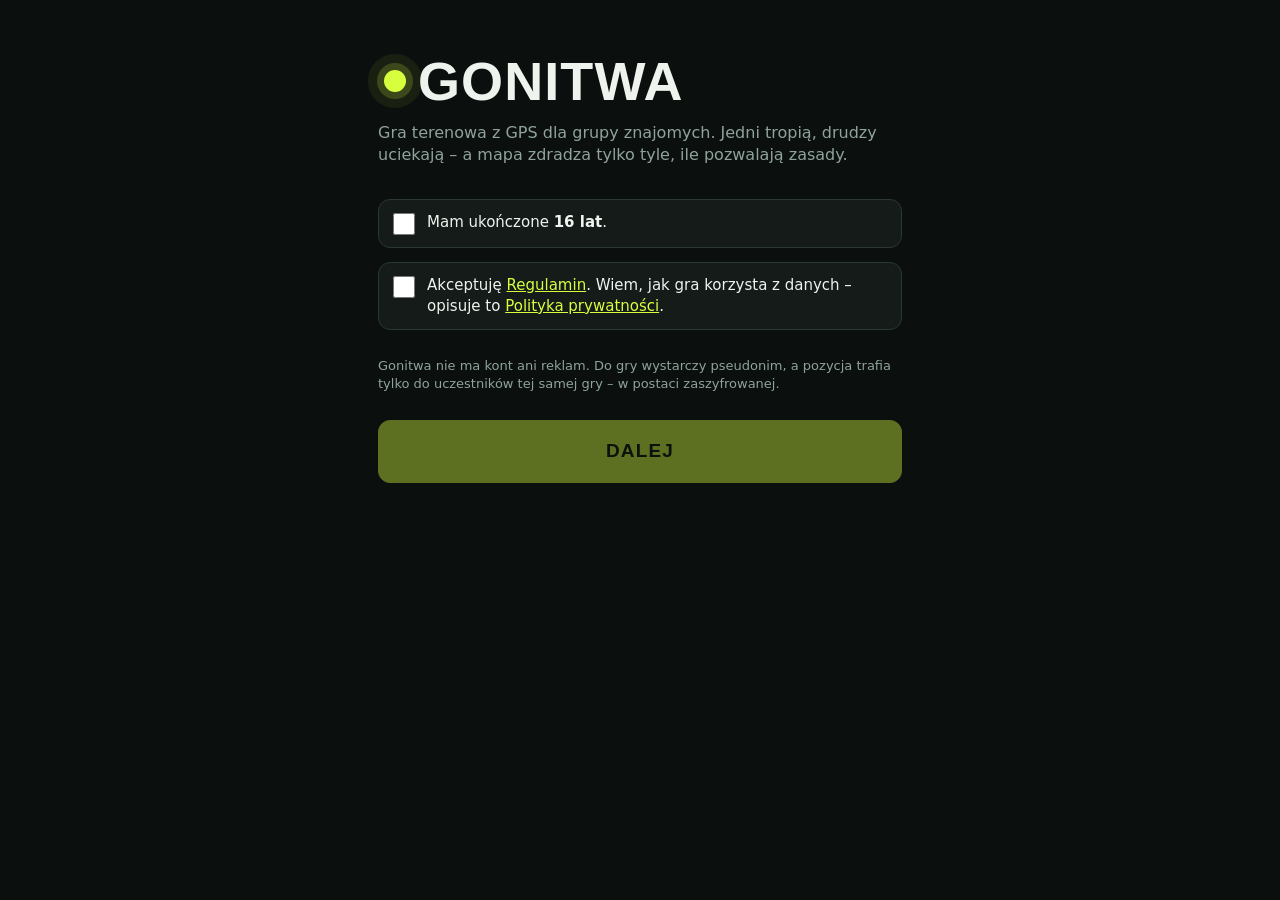
==== commit ca45d8d4: "Wersja 1.0.0: nowa mapa, regulamin i polityka prywatności" ====
--- a/index.html
+++ b/index.html
@@ -7,6 +7,7 @@
 <link rel="apple-touch-icon" href="apple-touch-icon.png">
 <link rel="icon" type="image/png" href="icon-192.png">
 <link rel="manifest" href="manifest.webmanifest">
+<meta name="description" content="Gonitwa – gra terenowa z GPS: tropiciele kontra zbiegowie.">
 <meta name="theme-color" content="#0b0f0e">
 <meta name="apple-mobile-web-app-capable" content="yes">
 <meta name="mobile-web-app-capable" content="yes">
@@ -207,45 +208,91 @@
 .sheet { padding-bottom: calc(18px + env(safe-area-inset-bottom)); }
 .web-note { color: var(--dim); font-size: 13px; border-left: 2px solid var(--acid); padding-left: 10px; margin-top: 18px; }
 
+/* ---------- first run, disclosure, about ---------- */
+.small { font-size: 13px; }
+a { color: var(--acid); }
+.consent { margin-top: 26px; display: flex; flex-direction: column; gap: 14px; }
+.check { display: flex; gap: 12px; align-items: flex-start; background: var(--panel); border: 1px solid var(--line);
+  border-radius: 12px; padding: 12px 14px; font-size: 15px; }
+.check input { width: 22px; height: 22px; flex: none; margin: 1px 0 0; accent-color: var(--acid); }
+#perm-text p { margin: 8px 0; color: var(--text); font-size: 14px; }
+#perm-text ul { margin: 6px 0 10px; padding-left: 18px; color: var(--dim); font-size: 13px; }
+#perm-text li { margin: 4px 0; }
+.perm-actions { display: flex; gap: 8px; }
+.card.flash { animation: flash .9s ease-out 2; }
+@keyframes flash { 30% { box-shadow: 0 0 0 4px rgba(215,255,62,.45); } }
+.home-links { text-align: center; font-size: 13px; color: var(--dim); margin-top: 26px; }
+.home-links a { color: var(--dim); }
+.row-note { margin: -4px 0 0; padding: 0 0 10px; font-size: 12px; color: var(--dim); border-bottom: 1px solid var(--line); }
+.about p { margin: 8px 0; }
+.about .btn { width: 100%; margin: 6px 0 4px; }
+.attrib { position: absolute; right: 0; bottom: 0; z-index: 2; max-width: 92%; padding: 2px 6px; border-radius: 6px 0 0 0;
+  background: rgba(11,15,14,.72); color: #cfd8d3; font: 10px/1.35 Roboto, system-ui, sans-serif; text-align: right; }
+.attrib a { color: #cfd8d3; text-decoration: underline; }
+.screen.game .attrib { z-index: 4; bottom: env(safe-area-inset-bottom); }
+.screen.game .bottom { padding-bottom: calc(26px + env(safe-area-inset-bottom)); }
+/* 8-character codes: the code gets its own line, the buttons go below it */
+.lobby-head { flex-wrap: wrap; align-items: flex-end; }
+.lobby-head > div:first-child { flex: 1 1 100%; }
+.code { font-size: 42px; letter-spacing: .12em; white-space: nowrap; }
+.head-actions { margin-left: auto; }
+
 </style>
 </head>
 <body>
+
+<!-- ============ FIRST RUN ============ -->
+<section id="s-welcome" class="screen">
+  <div class="home-top">
+    <div class="logo"><span class="logo-dot"></span>GONITWA</div>
+    <p class="tagline">Gra terenowa z GPS dla grupy znajomych. Jedni tropią, drudzy uciekają – a mapa zdradza tylko tyle, ile pozwalają zasady.</p>
+  </div>
+  <div class="consent">
+    <label class="check"><input type="checkbox" id="c-age"><span>Mam ukończone <b>16 lat</b>.</span></label>
+    <label class="check"><input type="checkbox" id="c-terms"><span>Akceptuję <a href="legal/regulamin.html" data-doc>Regulamin</a>. Wiem, jak gra korzysta z danych – opisuje to <a href="legal/prywatnosc.html" data-doc>Polityka prywatności</a>.</span></label>
+    <p class="dim small">Gonitwa nie ma kont ani reklam. Do gry wystarczy pseudonim, a pozycja trafia tylko do uczestników tej samej gry – w postaci zaszyfrowanej.</p>
+    <button class="btn acid big" id="c-ok" disabled>Dalej</button>
+  </div>
+</section>
 
 <!-- ============ HOME ============ -->
 <section id="s-home" class="screen">
   <div class="home-top">
     <div class="logo"><span class="logo-dot"></span>GONITWA</div>
-    <p class="tagline">Chowany na prawdziwej mapie. Łowcy kontra uciekinierzy.</p>
+    <p class="tagline">Podchody z GPS-em: <b class="c-hunt">tropiciele</b> kontra <b class="c-run">zbiegowie</b>.</p>
   </div>
   <div class="card" id="perm-card" hidden>
-    <b>Potrzebna lokalizacja</b>
-    <p id="perm-text">Gra pokazuje graczy na mapie, więc wymaga dostępu do lokalizacji i powiadomień.</p>
-    <button class="btn acid" id="perm-btn">Zezwól</button>
+    <b id="perm-title">Lokalizacja w czasie gry</b>
+    <div id="perm-text"></div>
+    <div class="perm-actions">
+      <button class="btn acid" id="perm-btn">Zgadzam się</button>
+    </div>
   </div>
   <label class="field">
-    <span>Twoje imię</span>
-    <input id="name" maxlength="16" autocomplete="off" placeholder="np. Kuba">
+    <span>Twój pseudonim</span>
+    <input id="name" maxlength="16" autocomplete="off" placeholder="np. Szybki Lis">
   </label>
-  <button class="btn acid big" id="create">Załóż grę</button>
-  <div class="or"><span>albo dołącz kodem</span></div>
+  <button class="btn acid big" id="create">Nowa gra</button>
+  <div class="or"><span>masz kod? dołącz</span></div>
   <div class="join-row">
-    <input id="code" maxlength="7" autocomplete="off" autocapitalize="characters" spellcheck="false" placeholder="KOD GRY">
+    <input id="code" maxlength="9" autocomplete="off" autocapitalize="characters" spellcheck="false" placeholder="KOD GRY">
     <button class="btn" id="join">Dołącz</button>
   </div>
   <div class="error" id="home-error" hidden></div>
-  <p class="web-note" id="web-note" hidden>Wersja przeglądarkowa: podczas rundy trzymaj tę stronę otwartą i ekran włączony – po zablokowaniu telefonu przeglądarka przestaje wysyłać pozycję.</p>
+  <p class="web-note" id="web-note" hidden>Grasz w przeglądarce: przez całą rundę ta karta musi być otwarta, a ekran włączony. Po zablokowaniu telefonu przeglądarka przestaje podawać pozycję i drużyna Cię zgubi.</p>
   <details class="how">
-    <summary>Jak grać</summary>
+    <summary>Zasady w skrócie</summary>
     <ol>
-      <li>Jedna osoba zakłada grę i podaje reszcie 6-znakowy kod.</li>
-      <li>Dzielicie się na <b class="c-hunt">łowców</b> i <b class="c-run">uciekinierów</b>. Gospodarz ustawia czas, fory, pingi i strefę.</li>
-      <li>Uciekinierzy dostają fory na ukrycie się. Potem łowcy ruszają.</li>
-      <li>Co kilka minut łowcy dostają <b>ping</b> – ostatnią pozycję każdego uciekiniera.</li>
-      <li>Kto wyjdzie poza strefę na zbyt długo, jest widoczny dla łowców na żywo.</li>
-      <li>Złapany uciekinier potwierdza to w aplikacji. Wygrywają ci, którzy dotrwają do końca – albo łowcy, jeśli złapią wszystkich.</li>
+      <li><b>Zbierzcie ekipę.</b> Prowadzący zakłada grę i wysyła reszcie kod albo link. Każdy wybiera stronę: <b class="c-hunt">tropiciele</b> lub <b class="c-run">zbiegowie</b>.</li>
+      <li><b>Czas na ukrycie.</b> Po starcie zbiegowie mają chwilę przewagi, a tropiciele czekają na sygnał.</li>
+      <li><b>Pościg.</b> Tropiciele nie śledzą zbiegów bez przerwy. Co pewien czas dostają <b>namiar</b> – pozycję każdego zbiega z tamtej chwili. Swoją drużynę każdy widzi na bieżąco.</li>
+      <li><b>Teren gry.</b> Prowadzący może zaznaczyć na mapie koło, które z czasem się kurczy. Kto zostanie poza nim zbyt długo, pokazuje się tropicielom na bieżąco.</li>
+      <li><b>Dopadnięty?</b> Gdy tropiciel Cię dotknie, przytrzymaj „Dopadli mnie”. W trybie Przemiana przechodzisz wtedy do tropicieli.</li>
+      <li><b>Wynik.</b> Zbiegowie wygrywają, gdy choć jeden przetrwa do końca czasu. Tropiciele – gdy dopadną wszystkich.</li>
     </ol>
-    <p class="safe">Grajcie w bezpiecznym miejscu, uważajcie na ruch uliczny i nie wchodźcie na teren prywatny.</p>
+    <p class="safe">Gonitwa toczy się w prawdziwym świecie. Wybierzcie bezpieczne miejsce, przed biegiem przez jezdnię zawsze się zatrzymaj, omijajcie tory, budowy, wodę i cudze posesje i nie patrz w telefon w biegu. Każdy gra na własną odpowiedzialność.</p>
   </details>
+  <p class="home-links"><a href="#" id="open-about">O aplikacji</a> · <a href="legal/regulamin.html" data-doc>Regulamin</a> · <a href="legal/prywatnosc.html" data-doc>Prywatność</a></p>
 </section>
 
 <!-- ============ CONNECTING ============ -->
@@ -262,10 +309,10 @@
   <header class="lobby-head">
     <div>
       <div class="eyebrow">Kod gry</div>
-      <div class="code" id="lobby-code">------</div>
+      <div class="code" id="lobby-code">---- ----</div>
     </div>
     <div class="head-actions">
-      <button class="btn small" id="share">Udostępnij</button>
+      <button class="btn small" id="share">Zaproś</button>
       <button class="btn small ghost" id="lobby-leave">Wyjdź</button>
     </div>
   </header>
@@ -274,44 +321,45 @@
 
   <div class="teams">
     <div class="team hunt">
-      <h3>Łowcy <span id="cnt-h"></span></h3>
+      <h3>Tropiciele <span id="cnt-h"></span></h3>
       <div class="chips" id="team-h"></div>
-      <button class="btn small team-btn" data-team="H">Dołącz</button>
+      <button class="btn small team-btn" data-team="H">Wybieram</button>
     </div>
     <div class="team run">
-      <h3>Uciekinierzy <span id="cnt-r"></span></h3>
+      <h3>Zbiegowie <span id="cnt-r"></span></h3>
       <div class="chips" id="team-r"></div>
-      <button class="btn small team-btn" data-team="R">Dołącz</button>
+      <button class="btn small team-btn" data-team="R">Wybieram</button>
     </div>
   </div>
   <div class="noteam" id="noteam-wrap" hidden>
-    <span class="eyebrow">Bez drużyny</span>
+    <span class="eyebrow">Jeszcze bez strony</span>
     <div class="chips" id="team-none"></div>
   </div>
 
-  <h3 class="sec">Zasady rundy</h3>
+  <h3 class="sec">Ustawienia rundy</h3>
   <div id="settings-host" class="settings" hidden>
-    <label class="row"><span>Czas polowania</span>
+    <label class="row"><span>Tryb gry</span>
+      <select id="set-mode"><option value="0">Do ostatniego</option><option value="1">Przemiana</option></select></label>
+    <p class="row-note" id="mode-note"></p>
+    <label class="row"><span>Długość rundy</span>
       <select id="set-round"></select></label>
-    <label class="row"><span>Fory dla uciekinierów</span>
+    <label class="row"><span>Czas na ukrycie</span>
       <select id="set-head"></select></label>
-    <label class="row"><span>Ping pozycji</span>
+    <label class="row"><span>Namiar na zbiegów</span>
       <select id="set-ping"></select></label>
-    <label class="row"><span>Złapani dołączają do łowców</span>
-      <input type="checkbox" id="set-convert" class="sw"></label>
-    <label class="row"><span>Strefa gry</span>
+    <label class="row"><span>Teren gry</span>
       <input type="checkbox" id="set-zone" class="sw"></label>
     <div id="zone-opts" hidden>
-      <label class="row col"><span>Promień strefy: <b id="lbl-radius"></b></span>
+      <label class="row col"><span>Promień terenu: <b id="lbl-radius"></b></span>
         <input type="range" id="set-radius" min="50" max="2000" step="10"></label>
-      <label class="row"><span>Czas na powrót do strefy</span>
+      <label class="row"><span>Czas na powrót na teren</span>
         <select id="set-grace"></select></label>
-      <label class="row"><span>Strefa się kurczy</span>
+      <label class="row"><span>Teren się kurczy</span>
         <input type="checkbox" id="set-shrink" class="sw"></label>
       <div id="shrink-opts" hidden>
         <label class="row"><span>Kurczy się co</span>
           <select id="set-shrinksec"></select></label>
-        <label class="row col"><span>Promień na końcu: <b id="lbl-final"></b></span>
+        <label class="row col"><span>Promień końcowy: <b id="lbl-final"></b></span>
           <input type="range" id="set-final" min="20" max="2000" step="10"></label>
       </div>
     </div>
@@ -323,7 +371,7 @@
       <div class="map-hint" id="zone-hint"></div>
       <div class="zoom"><button data-z="1">+</button><button data-z="-1">−</button></div>
     </div>
-    <button class="btn small" id="zone-here" hidden>Środek strefy = moja pozycja</button>
+    <button class="btn small" id="zone-here" hidden>Środek tam, gdzie stoję</button>
   </div>
 
   <h3 class="sec">Czat</h3>
@@ -334,7 +382,7 @@
   </form>
 
   <div class="lobby-foot">
-    <button class="btn acid big" id="start" hidden>Start rundy</button>
+    <button class="btn acid big" id="start" hidden>Zaczynamy</button>
     <p class="dim center-text" id="wait-host" hidden></p>
   </div>
 </section>
@@ -346,15 +394,15 @@
     <div class="hud-row">
       <div class="role" id="hud-role"></div>
       <div class="timer"><b id="hud-time">0:00</b><span id="hud-time-label"></span></div>
-      <div class="alive"><b id="hud-alive"></b><span>uciekinierów</span></div>
+      <div class="alive"><b id="hud-alive"></b><span>zbiegów w grze</span></div>
     </div>
     <div class="chip-row" id="hud-chips"></div>
     <div class="banner" id="hud-banner" hidden></div>
   </div>
-  <div class="zoom game-zoom"><button data-z="1">+</button><button data-z="-1">−</button><button id="follow" title="Wyśrodkuj">◎</button></div>
+  <div class="zoom game-zoom"><button data-z="1">+</button><button data-z="-1">−</button><button id="follow" title="Wyśrodkuj na mnie">◎</button></div>
   <div class="toast" id="toast" hidden></div>
   <div class="bottom">
-    <button class="btn hold" id="tagged" hidden><span class="hold-fill"></span><span class="hold-label">Złapali mnie <small>przytrzymaj</small></span></button>
+    <button class="btn hold" id="tagged" hidden><span class="hold-fill"></span><span class="hold-label">Dopadli mnie <small>przytrzymaj</small></span></button>
     <div class="bottom-row">
       <button class="btn" id="open-chat">Czat<span class="badge" id="chat-badge" hidden></span></button>
       <button class="btn" id="open-roster">Gracze</button>
@@ -371,13 +419,13 @@
     <p id="end-sub"></p>
   </div>
   <div class="map-box end-map"><canvas id="end-map"></canvas></div>
-  <h3 class="sec">Uciekinierzy</h3>
+  <h3 class="sec">Zbiegowie</h3>
   <div class="table" id="end-runners"></div>
-  <h3 class="sec">Łowcy</h3>
+  <h3 class="sec">Tropiciele</h3>
   <div class="chips" id="end-hunters"></div>
   <div class="lobby-foot">
-    <button class="btn acid big" id="end-lobby" hidden>Nowa runda</button>
-    <p class="dim center-text" id="end-wait" hidden>Gospodarz zdecyduje o kolejnej rundzie.</p>
+    <button class="btn acid big" id="end-lobby" hidden>Kolejna runda</button>
+    <p class="dim center-text" id="end-wait" hidden>Prowadzący zdecyduje, czy gracie dalej.</p>
     <button class="btn ghost" id="end-leave">Wyjdź z gry</button>
   </div>
 </section>
@@ -406,7 +454,24 @@
   <div class="sheet-head"><b id="player-name"></b><button class="x" data-close>✕</button></div>
   <div class="sheet-foot" id="player-actions"></div>
 </div>
-
+<div class="sheet" id="sheet-about" hidden>
+  <div class="sheet-head"><b>O aplikacji</b><button class="x" data-close>✕</button></div>
+  <div class="about">
+    <p><b>Gonitwa</b> <span class="dim" id="about-version"></span><br>Gra terenowa z GPS: tropiciele kontra zbiegowie.</p>
+    <p id="about-contact" hidden></p>
+    <p><a href="legal/regulamin.html" data-doc>Regulamin</a> · <a href="legal/prywatnosc.html" data-doc>Polityka prywatności</a></p>
+    <h3 class="sec">Twoje dane</h3>
+    <p class="dim small">Nie ma kont. Na tym urządzeniu zapisane są tylko: pseudonim, kod ostatniej gry, ustawienia rundy i Twoje zgody. Dane gry na serwerze są zaszyfrowane kluczem, którego serwer nie zna, i wygasają najpóźniej po 24 godzinach.</p>
+    <button class="btn danger" id="wipe">Usuń moje dane z tego urządzenia</button>
+    <h3 class="sec">Mapa i licencje</h3>
+    <p class="dim small" id="about-map"></p>
+    <p class="dim small">Kod aplikacji, wygląd i teksty: własne. Nie używamy zewnętrznych bibliotek ani czcionek do pobrania.</p>
+  </div>
+</div>
+
+<script>
+window.GONITWA_CONFIG = {"servers": [{"tcp": "tls://broker.emqx.io:8883", "ws": "wss://broker.emqx.io:8084/mqtt"}, {"tcp": "tls://broker.hivemq.com:8883", "ws": "wss://broker.hivemq.com:8884/mqtt"}, {"tcp": "tcp://test.mosquitto.org:1883", "ws": "wss://test.mosquitto.org:8081/mqtt"}, {"tcp": "tcp://broker.emqx.io:1883", "ws": "wss://broker.emqx.io:8084/mqtt"}, {"tcp": "tcp://broker.hivemq.com:1883", "ws": "wss://broker.hivemq.com:8884/mqtt"}, {"tcp": "tcp://test.mosquitto.org:1883", "ws": "wss://test.mosquitto.org:8081/mqtt"}], "create": [0, 1, 2], "map": {"type": "vector", "tilejson": "https://tiles.openfreemap.org/planet", "credits": [["OpenFreeMap", "https://openfreemap.org"], ["© OpenMapTiles", "https://www.openmaptiles.org/"], ["Dane z OpenStreetMap", "https://www.openstreetmap.org/copyright"]]}, "webUrl": "https://jestewole-ops.github.io/gonitwa/", "contact": "gonitwa.biznes@gmail.com", "version": "1.0.0 (web)"};
+</script>
 <script>
 /* Gonitwa – browser engine (iPhone / any browser). A JavaScript port of pl.gonitwa.core.GameEngine that
  * speaks exactly the same protocol as the Android app (same brokers, topics, AES-GCM key from the game code),
@@ -420,24 +485,28 @@
   var HUNTER = 'H', RUNNER = 'R';
   var NONE = 0, CREATING = 1, JOINING = 2, IN = 3;
   var SYNC_MS = 1800, COUNTDOWN_MS = 8000;
-  var ALPHABET = 'ABCDEFGHJKLMNPQRSTUVWXYZ23456789';
-  // Same order as GameEngine.defaultEndpoints(): index N here is the WebSocket door of TCP endpoint N there.
-  var ENDPOINTS = [
-    'wss://broker.emqx.io:8084/mqtt',
-    'wss://broker.hivemq.com:8884/mqtt',
-    'wss://test.mosquitto.org:8081/mqtt',
-    'wss://broker.emqx.io:8084/mqtt',
-    'wss://broker.hivemq.com:8884/mqtt',
-    'wss://test.mosquitto.org:8081/mqtt'
-  ];
-  var CREATE_ORDER = [0, 1, 2];
-  if (qs.get('ws')) { ENDPOINTS = ENDPOINTS.map(function () { return qs.get('ws'); }); }   // tests: one local broker
+  var ALPHABET = 'ABCDEFGHJKLMNPQRSTUVWXYZ23456789', CODE_LEN = 8, ITERATIONS = 100000;
+  var TOPIC_ROOT = 'gnt2/', EXPIRY_S = 24 * 3600;
+  // Servers come from config.json (inlined by the web build as window.GONITWA_CONFIG). Index N here must be
+  // the same server as index N in the Android app, which reads the same file: the game code encodes the index.
+  var CFG = window.GONITWA_CONFIG || {};
+  var SERVERS = (CFG.servers || []).filter(function (x) { return x && x.ws; });
+  if (!SERVERS.length) SERVERS = [{ ws: 'wss://broker.emqx.io:8084/mqtt' }];
+  var CREATE_ORDER = (CFG.create || [0]).filter(function (i) { return i >= 0 && i < SERVERS.length; });
+  if (!CREATE_ORDER.length) CREATE_ORDER = [0];
+  if (qs.get('ws')) {                                         // tests: every index points at one local broker
+    SERVERS = SERVERS.map(function () { return { ws: qs.get('ws'), user: qs.get('u') || '', pass: qs.get('p') || '' }; });
+  }
+  var ENDPOINTS = SERVERS.map(function (x) { return x.ws; });
   var enc = new TextEncoder(), dec = new TextDecoder();
 
   // ------------------------------------------------------------------ storage
   var mem = {};
   function load(k) { try { var v = localStorage.getItem('gonitwa.' + k); return v == null ? (k in mem ? mem[k] : null) : v; } catch (e) { return k in mem ? mem[k] : null; } }
-  function save(k, v) { mem[k] = v; try { localStorage.setItem('gonitwa.' + k, v); } catch (e) { /* private mode */ } }
+  function save(k, v) {
+    if (v == null) { delete mem[k]; try { localStorage.removeItem('gonitwa.' + k); } catch (e) { } return; }
+    mem[k] = v; try { localStorage.setItem('gonitwa.' + k, v); } catch (e) { /* private mode */ }
+  }
   function now() { return Date.now(); }
   function clamp(v, lo, hi) { return Math.max(lo, Math.min(hi, v)); }
   function int(m, k, d) { var v = m ? m[k] : undefined; return typeof v === 'number' && isFinite(v) ? Math.trunc(v) : d; }
@@ -458,26 +527,36 @@
     var first;
     do { first = rnd(ALPHABET.length); } while (first % count !== brokerIdx);
     var s = ALPHABET.charAt(first);
-    for (var i = 1; i < 6; i++) s += ALPHABET.charAt(rnd(ALPHABET.length));
+    for (var i = 1; i < CODE_LEN; i++) s += ALPHABET.charAt(rnd(ALPHABET.length));
     return s;
   }
+  function prettyCode(c) { return c && c.length === CODE_LEN ? c.substring(0, 4) + ' ' + c.substring(4) : c; }
   function brokerIndex(code, count) { var i = ALPHABET.indexOf(code.charAt(0)); return i < 0 ? 0 : i % count; }
   function normalizeCode(raw) {
     if (raw == null) return null;
     var s = '', up = String(raw).toUpperCase();
     for (var i = 0; i < up.length; i++) {
       var ch = up.charAt(i);
-      if (ch === ' ' || ch === '-') continue;
+      if (ch === ' ' || ch === '-' || ch === '\u00b7') continue;
       if (ALPHABET.indexOf(ch) < 0) return null;
       s += ch;
     }
-    return s.length === 6 ? s : null;
-  }
+    return s.length === CODE_LEN ? s : null;
+  }
+  function bytes(a, b) { var r = new Uint8Array(a.length + b.length); r.set(a, 0); r.set(b, a.length); return r; }
+  /** Same derivation as Crypto.java: PBKDF2-HMAC-SHA256(code) -> SHA-256 of labelled master -> AES key, topic. */
+  var cryptoCache = {};
   function makeCrypto(code) {
-    return Promise.all([
-      crypto.subtle.digest('SHA-256', enc.encode('gonitwa-key-v1:' + code)),
-      crypto.subtle.digest('SHA-256', enc.encode('gonitwa-topic-v1:' + code))
-    ]).then(function (r) {
+    if (cryptoCache[code]) return cryptoCache[code];
+    var p = crypto.subtle.importKey('raw', enc.encode(code), 'PBKDF2', false, ['deriveBits']).then(function (pk) {
+      return crypto.subtle.deriveBits({ name: 'PBKDF2', salt: enc.encode('gonitwa-v2'), iterations: ITERATIONS, hash: 'SHA-256' }, pk, 256);
+    }).then(function (master) {
+      var m = new Uint8Array(master);
+      return Promise.all([
+        crypto.subtle.digest('SHA-256', bytes(enc.encode('gonitwa-key-v2:'), m)),
+        crypto.subtle.digest('SHA-256', bytes(enc.encode('gonitwa-topic-v2:'), m))
+      ]);
+    }).then(function (r) {
       return crypto.subtle.importKey('raw', r[0], 'AES-GCM', false, ['encrypt', 'decrypt']).then(function (key) {
         return {
           topicId: hex(r[1]).substring(0, 24),
@@ -498,9 +577,12 @@
         };
       });
     });
-  }
-
-  // ------------------------------------------------------------------ MQTT 3.1.1 over WebSocket (QoS 0)
+    cryptoCache[code] = p;
+    p.catch(function () { delete cryptoCache[code]; });
+    return p;
+  }
+
+  // ------------------------------------------------------------------ MQTT 5.0 over WebSocket (QoS 0)
   function mqttStr(s) { var b = enc.encode(s), r = new Uint8Array(b.length + 2); r[0] = b.length >> 8; r[1] = b.length & 255; r.set(b, 2); return r; }
   function packet(header, body) {
     var len = body.length, lenBytes = [];
@@ -511,8 +593,16 @@
   }
   function concat(a, b) { var r = new Uint8Array(a.length + b.length); r.set(a, 0); r.set(b, a.length); return r; }
 
-  function Link(url, clientId, filter, listener) {
-    this.url = url; this.clientId = clientId; this.filter = filter; this.listener = listener;
+  function varInt(b, pos) {          // returns [value, next position]
+    var v = 0, mult = 1;
+    for (var k = 0; k < 4 && pos < b.length; k++) { var x = b[pos++]; v += (x & 0x7f) * mult; mult *= 128; if (!(x & 0x80)) break; }
+    return [v, pos];
+  }
+  var EXPIRY_PROP = new Uint8Array([5, 0x02, (EXPIRY_S >>> 24) & 255, (EXPIRY_S >>> 16) & 255, (EXPIRY_S >>> 8) & 255, EXPIRY_S & 255]);
+
+  function Link(server, clientId, filter, listener) {
+    this.url = server.ws; this.user = server.user || ''; this.pass = server.pass || '';
+    this.clientId = clientId; this.filter = filter; this.listener = listener;
     this.up = false; this.closed = false; this.dead = false; this.failures = 0;
     this.ws = null; this.buf = new Uint8Array(0); this.timer = null; this.ping = null; this.lastWrite = 0;
     this.inq = Promise.resolve();
@@ -530,7 +620,10 @@
     var guard = setTimeout(function () { if (!self.up && ws === self.ws) { try { ws.close(); } catch (e) { } self._down('timeout'); } }, 9000);
     ws.onopen = function () {
       opened = true;
-      var vh = concat(concat(mqttStr('MQTT'), new Uint8Array([4, 0x02, 0, 30])), mqttStr(self.clientId));
+      var flags = 0x02 | (self.user ? 0x80 : 0) | (self.pass ? 0x40 : 0);   // clean start [+ user] [+ password]
+      var vh = concat(concat(mqttStr('MQTT'), new Uint8Array([5, flags, 0, 30, 0])), mqttStr(self.clientId));
+      if (self.user) vh = concat(vh, mqttStr(self.user));
+      if (self.pass) vh = concat(vh, mqttStr(self.pass));
       ws.send(packet(0x10, vh));
     };
     ws.onmessage = function (ev) {
@@ -542,7 +635,8 @@
     ws.onclose = function (ev) {
       clearTimeout(guard);
       if (ws !== self.ws) return;
-      self._down(opened ? 'połączenie zamknięte (' + ev.code + ')' : 'nie można połączyć');
+      self._down(self.refused || (opened ? 'połączenie zamknięte (' + ev.code + ')' : 'nie można połączyć'));
+      self.refused = '';
     };
   };
   Link.prototype._drain = function () {
@@ -557,22 +651,28 @@
       var h = b[0], body = b.subarray(i, i + len);
       this.buf = b.subarray(i + len);
       var type = h >> 4;
-      if (type === 2) {                                   // CONNACK
-        if (body.length < 2 || body[1] !== 0) { this.ws.close(); return; }
-        var sub = concat(concat(new Uint8Array([0, 1]), mqttStr(this.filter)), new Uint8Array([0]));
+      if (type === 2) {                                   // CONNACK: flags, reason, properties
+        if (body.length < 2 || body[1] !== 0) { this.refused = 'serwer odrzucił połączenie (0x' + (body[1] || 0).toString(16) + ')'; this.ws.close(); return; }
+        var sub = concat(concat(new Uint8Array([0, 1, 0]), mqttStr(this.filter)), new Uint8Array([0]));
         this.ws.send(packet(0x82, sub));
-      } else if (type === 9) {                            // SUBACK
+      } else if (type === 9) {                            // SUBACK: id, properties, reason codes
+        var sp = varInt(body, 2), rc = body[sp[1] + sp[0]];
+        if (rc === undefined || rc >= 0x80) { this.refused = 'subskrypcja odrzucona'; this.ws.close(); return; }
         this.up = true; this.failures = 0; this.lastWrite = now();
         clearInterval(this.ping);
         this.ping = setInterval(function () {
           if (self.up && now() - self.lastWrite >= 15000) { try { self.ws.send(new Uint8Array([0xC0, 0])); self.lastWrite = now(); } catch (e) { } }
         }, 5000);
         this.listener.onUp(this);
-      } else if (type === 3) {                            // PUBLISH
+      } else if (type === 3) {                            // PUBLISH: topic, [id], properties, payload
         var qos = (h >> 1) & 3, tl = (body[0] << 8) | body[1];
         var topic = dec.decode(body.subarray(2, 2 + tl));
-        var payload = body.slice(2 + tl + (qos > 0 ? 2 : 0));
+        var pp = varInt(body, 2 + tl + (qos > 0 ? 2 : 0));
+        var payload = body.slice(pp[1] + pp[0]);
         this.listener.onMessage(this, topic, payload, (h & 1) !== 0);
+      } else if (type === 14) {                           // DISCONNECT from the server
+        this.refused = 'serwer rozłączył (0x' + (body[0] || 0).toString(16) + ')';
+        this.ws.close(); return;
       }
     }
   };
@@ -590,7 +690,7 @@
   Link.prototype.publish = function (topic, payload, retain) {
     if (!this.up || this.closed || !this.ws) return;
     try {
-      this.ws.send(packet(0x30 | (retain ? 1 : 0), concat(mqttStr(topic), payload || new Uint8Array(0))));
+      this.ws.send(packet(0x30 | (retain ? 1 : 0), concat(concat(mqttStr(topic), EXPIRY_PROP), payload || new Uint8Array(0))));
       this.lastWrite = now();
     } catch (e) { /* will reconnect */ }
   };
@@ -598,13 +698,16 @@
     this.closed = true; this.up = false; this.dead = true;
     clearTimeout(this.timer); clearInterval(this.ping);
     var ws = this.ws;
-    if (ws) { ws.onclose = ws.onmessage = null; setTimeout(function () { try { ws.close(); } catch (e) { } }, 300); }
+    if (ws) {
+      ws.onclose = ws.onmessage = null;
+      setTimeout(function () { try { ws.send(new Uint8Array([0xE0, 0])); } catch (e) { } try { ws.close(); } catch (e) { } }, 300);
+    }
   };
 
   // ------------------------------------------------------------------ settings / game records
   function defaults() {
-    return { roundSec: 1200, headSec: 120, pingSec: 180, zoneOn: false, zLat: 0, zLon: 0, zRadius: 300,
-      shrinkOn: false, shrinkSec: 300, zFinal: 100, graceSec: 30, convert: false };
+    return { roundSec: 1500, headSec: 180, pingSec: 240, zoneOn: false, zLat: 0, zLon: 0, zRadius: 400,
+      shrinkOn: false, shrinkSec: 360, zFinal: 150, graceSec: 45, convert: false };
   }
   function settingsFrom(m, base) {
     base = base || defaults();
@@ -708,6 +811,14 @@
     else if (c === 'kick') hostCmd(str(m, 'id', ''), { kick: true });
     else if (c === 'revive') hostCmd(str(m, 'id', ''), { revive: true });
     else if (c === 'clearError') error = '';
+    else if (c === 'consent') save('consent', String(int(m, 'v', 0)));
+    else if (c === 'wipe') wipe();
+  }
+  /** "Delete my data from this device": leaves the game and forgets name, codes, settings and consent. */
+  function wipe() {
+    leave(null);
+    ['name', 'lastCode', 'settings', 'consent', 'pid'].forEach(function (k) { save(k, null); });
+    myName = ''; lastSettings = null; error = '';
   }
   function setName(name) {
     name = (name || '').trim();
@@ -717,7 +828,7 @@
   }
   function create() {
     if (mode !== NONE) return;
-    if (!myName) { fail('Najpierw wpisz swoje imię.'); return; }
+    if (!myName) { fail('Najpierw podaj swój pseudonim.'); return; }
     resetSession();
     mode = CREATING; createTry = 0; epIdx = CREATE_ORDER[0]; cycleFails = 0;
     openLink(newCode(epIdx, ENDPOINTS.length));
@@ -725,9 +836,9 @@
   }
   function join(raw) {
     if (mode !== NONE) return;
-    if (!myName) { fail('Najpierw wpisz swoje imię.'); return; }
+    if (!myName) { fail('Najpierw podaj swój pseudonim.'); return; }
     var c = normalizeCode(raw);
-    if (c == null) { fail('Kod gry ma 6 znaków (litery i cyfry).'); return; }
+    if (c == null) { fail('Kod gry ma ' + CODE_LEN + ' znaków – same litery i cyfry.'); return; }
     resetSession();
     mode = JOINING; epIdx = brokerIndex(c, ENDPOINTS.length);
     openLink(c);
@@ -755,7 +866,7 @@
   function chooseTeam(team) {
     if (mode !== IN) return;
     if (team !== HUNTER && team !== RUNNER && team !== '') return;
-    if (phase() !== 'lobby') { fail('Drużynę można zmienić tylko w poczekalni.'); return; }
+    if (phase() !== 'lobby') { fail('Stronę można zmienić tylko przed startem rundy.'); return; }
     me.team = team; me.orig = team; publishSelf();
   }
   function hostSettings(s) {
@@ -768,8 +879,8 @@
     if (mode !== IN || !isHost() || game.phase === 'running') return;
     var h = 0, r = 0;
     everyone().forEach(function (p) { if (p.team === HUNTER) h++; if (p.team === RUNNER) r++; });
-    if (h < 1 || r < 1) { fail('Potrzebny co najmniej jeden łowca i jeden uciekinier.'); return; }
-    if (game.s.zoneOn && game.s.zLat === 0 && game.s.zLon === 0) { fail('Ustaw środek strefy na mapie albo wyłącz strefę.'); return; }
+    if (h < 1 || r < 1) { fail('Do startu potrzeba co najmniej jednego tropiciela i jednego zbiega.'); return; }
+    if (game.s.zoneOn && game.s.zLat === 0 && game.s.zLon === 0) { fail('Wskaż na mapie środek terenu gry albo wyłącz teren.'); return; }
     game.round++; game.phase = 'running'; game.startAt = hostNow() + COUNTDOWN_MS;
     game.endedAt = 0; game.winner = ''; game.reason = '';
     publishGame(); onRoundChanged();
@@ -794,7 +905,7 @@
     if (game.s.convert) me.team = HUNTER;
     publishSelf();
     sendRaw('pg/' + myId, null, true);
-    say('tag', 'Zostałeś złapany. ' + leftText(aliveRunners()));
+    say('tag', 'Odpadasz z rundy. ' + leftText(aliveRunners()));
   }
   function sendChat(text) {
     if (mode !== IN || text == null) return;
@@ -833,8 +944,8 @@
     var forCode = code, idx = epIdx;
     makeCrypto(code).then(function (c) {
       if (code !== forCode || mode === NONE || mode === IN) return;      // superseded meanwhile
-      cr = c; base = 'gnt1/' + c.topicId + '/';
-      link = new Link(ENDPOINTS[idx], 'gnt' + myId + randomId(6), base + '#', listener);
+      cr = c; base = TOPIC_ROOT + c.topicId + '/';
+      link = new Link(SERVERS[idx], 'gnt' + myId + randomId(6), base + '#', listener);
       link.cr = c; link.base = base; link.outq = Promise.resolve();
       link.start();
     }, function (e) { fail('Ta przeglądarka nie obsługuje szyfrowania (wymagane HTTPS). ' + (e && e.message || '')); });
@@ -861,7 +972,7 @@
   };
   function handle(sub, empty, plain, retained) {
     if (empty) {
-      if (sub === 'g') { if (mode === IN && !isHost()) leave('Gospodarz zakończył grę.'); }
+      if (sub === 'g') { if (mode === IN && !isHost()) leave('Prowadzący zamknął grę.'); }
       else if (sub.indexOf('p/') === 0) { var id = sub.substring(2); if (id !== myId) { delete players[id]; delete locs[id]; delete pingRecs[id]; } }
       else if (sub.indexOf('pg/') === 0) delete pingRecs[sub.substring(3)];
       return;
@@ -899,9 +1010,9 @@
     players[id] = p;
     if (mode === IN && game && phase() === 'running' && p.round === game.round && !p.alive && old && (old.alive || old.round !== p.round)) {
       delete pingRecs[id];
-      say('tag', p.name + ' złapany! ' + leftText(aliveRunners()));
-    }
-    if (mode === IN && !old && phase() === 'lobby') note(p.name + ' dołącza do gry');
+      say('tag', p.name + ' odpada! ' + leftText(aliveRunners()));
+    }
+    if (mode === IN && !old && phase() === 'lobby') note('Nowy gracz: ' + p.name);
   }
   function onLoc(id, m) { if (id !== myId) locs[id] = { lat: num(m, 'lat', 0), lon: num(m, 'lon', 0), acc: num(m, 'acc', 0), t: int(m, 't', 0) }; }
   function onPingRec(id, m) {
@@ -923,10 +1034,10 @@
   }
   function applyHostCmd(m) {
     if (mode !== IN) return;
-    if (bool(m, 'kick', false)) { leave('Gospodarz usunął Cię z gry.'); return; }
+    if (bool(m, 'kick', false)) { leave('Prowadzący usunął Cię z gry.'); return; }
     if (bool(m, 'revive', false) && phase() === 'running' && !me.alive) {
       me.alive = true; me.taggedAt = 0; me.team = me.orig; publishSelf();
-      say('info', 'Gospodarz przywrócił Cię do gry.');
+      say('info', 'Prowadzący przywrócił Cię do gry.');
       return;
     }
     var team = str(m, 'team', null);
@@ -971,7 +1082,7 @@
       enter(); publishGame();
     } else if (!up && t - attemptAt > 9000) {
       cycleFails++;
-      if (cycleFails >= CREATE_ORDER.length) fail('Brak połączenia z serwerem gry. Sprawdź internet – próbuję dalej…');
+      if (cycleFails >= CREATE_ORDER.length) fail('Nie mogę połączyć się z serwerem gry. Sprawdź internet – ponawiam…');
       createTry = (createTry + 1) % CREATE_ORDER.length; epIdx = CREATE_ORDER[createTry];
       openLink(newCode(epIdx, ENDPOINTS.length));
     }
@@ -979,9 +1090,9 @@
   function tickJoining(t) {
     var up = link && link.isUp();
     if (up && syncUntil > 0 && t >= syncUntil) {
-      if (!game) { leave('Nie znaleziono gry o kodzie ' + code + '.'); return; }
+      if (!game) { leave('Nie ma gry o kodzie ' + prettyCode(code) + '. Sprawdź, czy kod jest poprawny.'); return; }
       enter();
-    } else if (!up && t - attemptAt > 12000 && !error) fail('Brak połączenia z serwerem gry. Sprawdź internet – próbuję dalej…');
+    } else if (!up && t - attemptAt > 12000 && !error) fail('Nie mogę połączyć się z serwerem gry. Sprawdź internet – ponawiam…');
   }
   function enter() {
     mode = IN; error = '';
@@ -1005,16 +1116,16 @@
       var caught = o.reason === 'caught' || o.reason === 'left';
       caughtTicks = caught ? caughtTicks + 1 : 3;
       if (isHost() && caughtTicks >= 3) { game.phase = 'ended'; game.endedAt = o.at; game.winner = o.winner; game.reason = o.reason; publishGame(); }
-      if (endAnnouncedRound !== game.round && caughtTicks >= 2) { endAnnouncedRound = game.round; say('end', 'Koniec rundy! ' + winnerText(o.winner)); }
+      if (endAnnouncedRound !== game.round && caughtTicks >= 2) { endAnnouncedRound = game.round; say('end', 'Runda skończona! ' + winnerText(o.winner)); }
       return;
     }
     caughtTicks = 0;
     var sub = subPhase(hn), key = game.round + ':' + sub;
     if (key !== announcedSub) {
       announcedSub = key;
-      if (sub === 'countdown') say('start', 'Runda startuje! ' + roleText());
-      else if (sub === 'headstart') say('start', me.team === RUNNER ? 'Uciekaj! Masz ' + dur(game.s.headSec) + ' na ukrycie się.' : 'Uciekinierzy mają ' + dur(game.s.headSec) + ' forów.');
-      else if (sub === 'hunt') say('hunt', me.team === HUNTER ? 'Koniec forów – ruszaj na łowy!' : 'Koniec forów – łowcy ruszyli!');
+      if (sub === 'countdown') say('start', 'Zaraz start! ' + roleText());
+      else if (sub === 'headstart') say('start', me.team === RUNNER ? 'Ukryj się! Tropiciele ruszą za ' + dur(game.s.headSec) + '.' : 'Zbiegowie się ukrywają – pościg za ' + dur(game.s.headSec) + '.');
+      else if (sub === 'hunt') say('hunt', me.team === HUNTER ? 'Pościg! Ruszaj tropić zbiegów.' : 'Tropiciele ruszyli w pościg!');
     }
     var participant = me.team === HUNTER || (me.team === RUNNER && me.alive);
     if (participant && myFix && t - myFixLocal < 180000 && t - lastLocPub >= 4000 && link && link.isUp()) {
@@ -1028,18 +1139,18 @@
       lastPingIdx = k;
       if (me.team === RUNNER && me.alive) {
         if (myFix) send('pg/' + myId, { lat: myFix.lat, lon: myFix.lon, acc: myFix.acc, t: hn, k: k, round: game.round }, true);
-        say('ping', 'Ping! Łowcy widzą Twoją pozycję.');
+        say('ping', 'Namiar! Tropiciele dostali Twoją pozycję.');
       } else if (me.team === HUNTER) {
         everyone().forEach(function (p) {
           var f = locs[p.id];
           if (isAliveRunner(p) && f) pingSnap[p.id] = { lat: f.lat, lon: f.lon, acc: f.acc, t: hn, k: k, round: game.round };
         });
-        say('ping', 'Nowy ping – pozycje uciekinierów są na mapie.');
+        say('ping', 'Nowy namiar – pozycje zbiegów są na mapie.');
       }
     }
     if (game.s.zoneOn) {
       var si = shrinkIndex(hn);
-      if (si > lastShrinkIdx) { lastShrinkIdx = si; say('zone', 'Strefa się zmniejszyła – promień ' + Math.round(zoneRadius(hn)) + ' m.'); }
+      if (si > lastShrinkIdx) { lastShrinkIdx = si; say('zone', 'Teren gry się kurczy – promień ' + Math.round(zoneRadius(hn)) + ' m.'); }
       var radius = zoneRadius(hn), grace = game.s.graceSec * 1000;
       everyone().forEach(function (p) {
         var isMe = p === me;
@@ -1049,17 +1160,17 @@
         var out = distance(f.lat, f.lon, game.s.zLat, game.s.zLon) > radius + Math.min(f.acc, 20);
         if (!out) {
           delete outsideSince[p.id]; delete exposedSeen[p.id];
-          if (isMe && meOutside) { meOutside = false; meExposed = false; say('zone', 'Znowu jesteś w strefie.'); }
+          if (isMe && meOutside) { meOutside = false; meExposed = false; say('zone', 'Znów jesteś na terenie gry.'); }
           return;
         }
         if (!(p.id in outsideSince)) outsideSince[p.id] = hn;
         var exposed = hn - outsideSince[p.id] >= grace;
         if (isMe) {
-          if (!meOutside) { meOutside = true; say('zone', 'Jesteś poza strefą! Masz ' + dur(game.s.graceSec) + ' na powrót.'); }
-          if (exposed && !meExposed) { meExposed = true; say('zone', 'Łowcy widzą Cię na żywo – wracaj do strefy!'); }
+          if (!meOutside) { meOutside = true; say('zone', 'Opuszczasz teren gry! Wróć w ciągu ' + dur(game.s.graceSec) + '.'); }
+          if (exposed && !meExposed) { meExposed = true; say('zone', 'Tropiciele widzą Cię na bieżąco – wróć na teren!'); }
         } else if (exposed && !exposedSeen[p.id]) {
           exposedSeen[p.id] = true;
-          if (me.team === HUNTER) say('zone', p.name + ' jest poza strefą – widać go na żywo!');
+          if (me.team === HUNTER) say('zone', p.name + ' poza terenem – pozycja widoczna na bieżąco!');
         }
       });
     }
@@ -1136,15 +1247,16 @@
   }
 
   // ------------------------------------------------------------------ texts
-  function roleText() { return me.team === HUNTER ? 'Jesteś łowcą.' : me.team === RUNNER ? 'Jesteś uciekinierem.' : 'Oglądasz tę rundę.'; }
-  function leftText(left) { return left <= 0 ? 'Wszyscy uciekinierzy złapani.' : left === 1 ? 'Został 1 uciekinier.' : 'Zostało ' + left + ' uciekinierów.'; }
-  function winnerText(w) { return w === HUNTER ? 'Wygrywają łowcy – wszyscy złapani.' : w === RUNNER ? 'Wygrywają uciekinierzy – czas minął.' : 'Runda przerwana.'; }
+  function roleText() { return me.team === HUNTER ? 'Grasz jako tropiciel.' : me.team === RUNNER ? 'Grasz jako zbieg.' : 'Oglądasz tę rundę.'; }
+  function leftText(left) { return left <= 0 ? 'Nie został żaden zbieg.' : left === 1 ? 'Został ostatni zbieg.' : 'Zbiegów w grze: ' + left + '.'; }
+  function winnerText(w) { return w === HUNTER ? 'Wygrywają tropiciele – dopadli wszystkich.' : w === RUNNER ? 'Wygrywają zbiegowie – przetrwali do końca.' : 'Runda przerwana.'; }
   function dur(sec) { return sec < 60 ? sec + ' s' : sec % 60 === 0 ? (sec / 60) + ' min' : Math.floor(sec / 60) + ' min ' + (sec % 60) + ' s'; }
 
   // ------------------------------------------------------------------ view for the UI
   function view() {
     var v = {}, t = now();
     v.name = myName;
+    v.consent = parseInt(load('consent') || '0', 10) || 0;
     v.lastCode = load('lastCode') || '';
     if (error && t - errorAt > 12000) error = '';
     v.error = error;
@@ -1241,7 +1353,10 @@
       if (navigator.share) navigator.share({ text: text }).catch(function () { });
       else if (navigator.clipboard) navigator.clipboard.writeText(text).catch(function () { });
     },
-    keepScreenOn: function (on) { wake.want = !!on; applyWake(); }
+    keepScreenOn: function (on) { wake.want = !!on; applyWake(); },
+    config: function () { var c = {}; for (var k in CFG) if (k !== 'servers') c[k] = CFG[k]; return JSON.stringify(c); },
+    appVersion: function () { return CFG.version || 'web'; },
+    openUrl: function (url) { if (/^(https?:|mailto:)/i.test(url)) window.open(url, '_blank', 'noopener'); }
   };
   // test hook: lets automated tests feed positions without a GPS
   window.__gonitwaLoc = function (lat, lon, acc) { onPos({ coords: { latitude: lat, longitude: lon, accuracy: acc || 5 } }); };
@@ -1249,13 +1364,29 @@
 
 </script>
 <script>
-/* Minimal slippy map on a canvas: OpenStreetMap tiles, drag, pinch, tap. No dependencies. */
+/* Minimal slippy map on a canvas: drag, pinch, tap. No dependencies.
+ * Map data: OpenFreeMap vector tiles (OpenMapTiles schema, © OpenStreetMap contributors) drawn by the small
+ * renderer below in the app's own dark style, or any raster tile URL set in config.json ("map"). */
 (function () {
   'use strict';
   var TILE = 256;
-  var cache = {};          // "z/x/y" -> {img, ok}
-  var cacheKeys = [];
-
+
+  // ------------------------------------------------------------------ source configuration
+  var DEFAULT_SOURCE = {
+    type: 'vector',
+    tilejson: 'https://tiles.openfreemap.org/planet',
+    credits: [['OpenFreeMap', 'https://openfreemap.org'], ['© OpenMapTiles', 'https://www.openmaptiles.org/'],
+      ['Dane z OpenStreetMap', 'https://www.openstreetmap.org/copyright']]
+  };
+  var src = DEFAULT_SOURCE, openUrl = function (u) { window.open(u, '_blank', 'noopener'); };
+  var maps = [];
+  function esc(s) { return String(s).replace(/[&<>"']/g, function (c) { return { '&': '&amp;', '<': '&lt;', '>': '&gt;', '"': '&quot;', "'": '&#39;' }[c]; }); }
+  function creditsHTML() {
+    return (src.credits || []).map(function (c) { return '<a href="' + esc(c[1]) + '" data-ext rel="noopener">' + esc(c[0]) + '</a>'; }).join(' ');
+  }
+  function everyMap(fn) { for (var i = 0; i < maps.length; i++) fn(maps[i]); }
+
+  // ------------------------------------------------------------------ projection
   function lon2x(lon, z) { return (lon + 180) / 360 * Math.pow(2, z) * TILE; }
   function lat2y(lat, z) {
     var r = lat * Math.PI / 180;
@@ -1267,6 +1398,413 @@
     return 180 / Math.PI * Math.atan(0.5 * (Math.exp(n) - Math.exp(-n)));
   }
 
+  // ------------------------------------------------------------------ protobuf + Mapbox Vector Tile decoding
+  function Pbf(b) { this.b = b; this.i = 0; }
+  Pbf.prototype.v = function () { var b = this.b, v = 0, m = 1, x; do { x = b[this.i++]; v += (x & 0x7f) * m; m *= 128; } while (x & 0x80); return v; };
+  Pbf.prototype.skip = function (wt) {
+    if (wt === 0) this.v(); else if (wt === 1) this.i += 8; else if (wt === 2) { var n = this.v(); this.i += n; } else if (wt === 5) this.i += 4;
+    else throw new Error('pbf wire type ' + wt);
+  };
+  Pbf.prototype.sub = function () { var n = this.v(), s = this.i; this.i += n; return [s, s + n]; };
+  var utf8 = typeof TextDecoder !== 'undefined' ? new TextDecoder() : null;
+  function str(b, r) { return utf8 ? utf8.decode(b.subarray(r[0], r[1])) : String.fromCharCode.apply(null, b.subarray(r[0], r[1])); }
+  function zz(n) { return n % 2 ? -(n + 1) / 2 : n / 2; }
+  function packed(p, r, out) { var save = p.i; p.i = r[0]; while (p.i < r[1]) out.push(p.v()); p.i = save; return out; }
+
+  function readValue(p, r) {
+    var save = p.i, val = null; p.i = r[0];
+    var dv = new DataView(p.b.buffer, p.b.byteOffset);
+    while (p.i < r[1]) {
+      var t = p.v(), f = t >> 3, wt = t & 7;
+      if (f === 1) val = str(p.b, p.sub());
+      else if (f === 2) { val = dv.getFloat32(p.i, true); p.i += 4; }
+      else if (f === 3) { val = dv.getFloat64(p.i, true); p.i += 8; }
+      else if (f === 4 || f === 5) val = p.v();
+      else if (f === 6) val = zz(p.v());
+      else if (f === 7) val = !!p.v();
+      else p.skip(wt);
+    }
+    p.i = save;
+    return val;
+  }
+
+  /** Decodes the layers we draw: {layerName: {extent, features: [{type, props, geom, bbox}]}} */
+  var WANT = { water: 1, waterway: 1, landcover: 1, landuse: 1, park: 1, building: 1, transportation: 1,
+    transportation_name: 1, place: 1, water_name: 1, aeroway: 1 };
+  function decodeTile(bytes) {
+    var p = new Pbf(bytes), layers = {};
+    while (p.i < bytes.length) {
+      var t = p.v();
+      if ((t >> 3) === 3 && (t & 7) === 2) { var l = decodeLayer(p, p.sub()); if (l) layers[l.name] = l; }
+      else p.skip(t & 7);
+    }
+    return layers;
+  }
+  function decodeLayer(p, r) {
+    var save = p.i; p.i = r[0];
+    var name = '', keys = [], vals = [], feats = [], extent = 4096;
+    while (p.i < r[1]) {
+      var t = p.v(), f = t >> 3, wt = t & 7;
+      if (f === 1) name = str(p.b, p.sub());
+      else if (f === 2) feats.push(p.sub());
+      else if (f === 3) keys.push(str(p.b, p.sub()));
+      else if (f === 4) vals.push(readValue(p, p.sub()));
+      else if (f === 5) extent = p.v();
+      else p.skip(wt);
+    }
+    p.i = save;
+    if (!WANT[name]) return null;
+    var out = [];
+    for (var k = 0; k < feats.length; k++) {
+      var fr = feats[k], type = 0, tags = [], cmds = [];
+      var s2 = p.i; p.i = fr[0];
+      while (p.i < fr[1]) {
+        var tt = p.v(), ff = tt >> 3;
+        if (ff === 2) packed(p, p.sub(), tags);
+        else if (ff === 3) type = p.v();
+        else if (ff === 4) packed(p, p.sub(), cmds);
+        else p.skip(tt & 7);
+      }
+      p.i = s2;
+      var props = {};
+      for (var j = 0; j + 1 < tags.length; j += 2) props[keys[tags[j]]] = vals[tags[j + 1]];
+      var g = geometry(cmds);
+      if (g.rings.length) out.push({ type: type, props: props, geom: g.rings, bbox: g.bbox });
+    }
+    return { name: name, extent: extent, features: out };
+  }
+  function geometry(cmds) {
+    var rings = [], cur = null, x = 0, y = 0, i = 0, x0 = 1e9, y0 = 1e9, x1 = -1e9, y1 = -1e9;
+    while (i < cmds.length) {
+      var c = cmds[i++], id = c & 7, n = Math.floor(c / 8);
+      if (id === 1 || id === 2) {
+        for (var k = 0; k < n && i + 1 < cmds.length; k++) {
+          x += zz(cmds[i++]); y += zz(cmds[i++]);
+          if (x < x0) x0 = x; if (x > x1) x1 = x; if (y < y0) y0 = y; if (y > y1) y1 = y;
+          if (id === 1) { cur = [x, y]; rings.push(cur); } else if (cur) cur.push(x, y);
+        }
+      } else if (id === 7) { if (cur && cur.length >= 2) cur.push(cur[0], cur[1]); }
+      else break;
+    }
+    return { rings: rings, bbox: [x0, y0, x1, y1] };
+  }
+
+  // ------------------------------------------------------------------ style (dark, quiet, roads and paths first)
+  // Contrast is tuned for reading the map outdoors, in daylight.
+  var BG = '#1d2624';
+  var FILL = {
+    landcover: { wood: '#1f3326', forest: '#1f3326', grass: '#213527', meadow: '#213527', scrub: '#203426', farmland: '#1f2a24',
+      wetland: '#1d2f2e', sand: '#353527', beach: '#353527', ice: '#2c3838', rock: '#29302d', _: '#1f2a26' },
+    landuse: { residential: '#202a27', suburb: '#202a27', neighbourhood: '#202a27', commercial: '#252c2e', retail: '#252c2e',
+      industrial: '#242a2c', railway: '#222927', cemetery: '#203126', school: '#262e2c', university: '#262e2c', college: '#262e2c',
+      hospital: '#2a2c2e', stadium: '#213628', pitch: '#213628', playground: '#213628', track: '#213628', garages: '#222927',
+      military: '#272a28', _: null },
+    park: '#22392a', water: '#12384a', building: '#323d3a', buildingLine: '#3d4946', aeroway: '#2a3230', area: '#2b3532'
+  };
+  var ROAD = {   // colour, width at zoom 16 (CSS px), drawing rank
+    motorway: ['#d4a65a', 7, 10], trunk: ['#cba35a', 6.5, 9], primary: ['#bfa36b', 5.5, 8], secondary: ['#a3aba4', 4.8, 7],
+    tertiary: ['#929a95', 4.2, 6], minor: ['#78837f', 3.4, 5], service: ['#646f6c', 2.2, 4], raceway: ['#646f6c', 2.2, 4],
+    busway: ['#646f6c', 2.6, 4], track: ['#6b7a6e', 1.6, 3], path: ['#8a9a8e', 1.3, 2], rail: ['#55605d', 1.6, 1],
+    transit: ['#55605d', 1.3, 1], ferry: ['#2a6680', 1.2, 0], _: ['#6a7471', 2, 3]
+  };
+  var TEXT = '#dfe8e3', HALO = 'rgba(11,15,14,0.92)';
+  function roadStyle(cls) { return ROAD[String(cls || '').replace(/_construction$/, '')] || ROAD._; }
+  function nameOf(pr) { return pr['name:pl'] || pr.name || pr['name:latin'] || pr.name_int || ''; }
+
+  // ------------------------------------------------------------------ tile cache: drawn tiles + decoded vector tiles
+  var cache = {}, cacheKeys = [], CACHE_MAX = 48;   // "z/x/y" -> {img, ok}; drawn tiles, oldest dropped first
+  var vcache = {}, vkeys = [], VCACHE_MAX = 24;     // "z/x/y" (source zoom) -> {layers, ok, waiting: [cb]}
+  var tj = null, tjLoading = false, tjRetry = 0;
+  var PENDING = { ok: false };
+
+  function remember(key, t) {
+    cache[key] = t; cacheKeys.push({ k: key, t: t });
+    while (cacheKeys.length > CACHE_MAX) {
+      var e = cacheKeys.shift();
+      if (cache[e.k] !== e.t) continue;                     // replaced or dropped meanwhile
+      delete cache[e.k];
+      if (e.t.canvas && e.t.img) { e.t.img.width = e.t.img.height = 0; }   // give the bitmap memory back now
+    }
+  }
+  function evictVector() {
+    for (var i = 0; vkeys.length > VCACHE_MAX && i < vkeys.length; ) {
+      var k = vkeys[i], e = vcache[k];
+      if (!e || e.ok) { if (e) delete vcache[k]; vkeys.splice(i, 1); } else i++;   // tiles still loading stay
+    }
+  }
+
+  function loadTileJSON() {
+    if (tj || tjLoading || Date.now() < tjRetry) return;
+    tjLoading = true;
+    fetch(src.tilejson, { credentials: 'omit' }).then(function (r) { if (!r.ok) throw new Error('HTTP ' + r.status); return r.json(); })
+      .then(function (j) {
+        if (!j || !j.tiles || !j.tiles.length) throw new Error('tilejson without tiles');
+        tj = { url: j.tiles[0], maxzoom: Math.min(15, j.maxzoom || 14), minzoom: j.minzoom || 0 };
+        everyMap(function (m) { m.dirty = true; });
+      }).catch(function () { tjRetry = Date.now() + 8000; })
+      .then(function () { tjLoading = false; });
+  }
+
+  function gunzipIfNeeded(buf) {
+    var b = new Uint8Array(buf);
+    if (b.length > 2 && b[0] === 0x1f && b[1] === 0x8b && typeof DecompressionStream !== 'undefined') {
+      return new Response(new Blob([b]).stream().pipeThrough(new DecompressionStream('gzip'))).arrayBuffer().then(function (a) { return new Uint8Array(a); });
+    }
+    return Promise.resolve(b);
+  }
+
+  function vectorTile(z, x, y, cb) {
+    var key = z + '/' + x + '/' + y, e = vcache[key];
+    if (e) { if (e.ok) cb(e); else if (e.waiting) e.waiting.push(cb); return; }
+    e = vcache[key] = { ok: false, waiting: [cb] };
+    vkeys.push(key);
+    evictVector();
+    var url = tj.url.replace('{z}', z).replace('{x}', x).replace('{y}', y);
+    fetch(url, { credentials: 'omit' }).then(function (r) {
+      if (r.status === 204 || r.status === 404) return new ArrayBuffer(0);   // empty tile (sea, outside data)
+      if (!r.ok) throw new Error('HTTP ' + r.status);
+      return r.arrayBuffer();
+    }).then(gunzipIfNeeded).then(function (bytes) {
+      e.layers = bytes.length ? decodeTile(bytes) : {};
+      e.ok = true;
+      var w = e.waiting; e.waiting = null;
+      for (var i = 0; i < w.length; i++) w[i](e);
+    }).catch(function () {
+      var w = e.waiting; delete vcache[key];
+      setTimeout(function () { for (var i = 0; i < w.length; i++) w[i](null); }, 6000);
+    });
+  }
+
+  /** Draws tile (z, x, y) of the view from the vector tile that contains it. */
+  function renderVector(canvas, z, x, y, vt, sz) {
+    var size = canvas.width, d = z - sz, n = Math.pow(2, d);
+    var ox = x - Math.floor(x / n) * n, oy = y - Math.floor(y / n) * n;
+    var ctx = canvas.getContext('2d');
+    var px = size / TILE;                                       // canvas pixels per CSS pixel
+    ctx.fillStyle = BG;
+    ctx.fillRect(0, 0, size, size);
+    var L = vt.layers;
+    function layer(name) { return L[name] || null; }
+    function frame(l) {                                        // tile units -> canvas pixels for this sub-tile
+      var s = size * n / l.extent;
+      return { s: s, tx: -ox * size, ty: -oy * size, x0: ox * l.extent / n, y0: oy * l.extent / n, w: l.extent / n };
+    }
+    function visible(f, fr, pad) {
+      var b = f.bbox, p = pad / fr.s;
+      return b[2] >= fr.x0 - p && b[0] <= fr.x0 + fr.w + p && b[3] >= fr.y0 - p && b[1] <= fr.y0 + fr.w + p;
+    }
+    function path(f, fr, close) {
+      ctx.beginPath();
+      for (var r = 0; r < f.geom.length; r++) {
+        var g = f.geom[r];
+        ctx.moveTo(g[0] * fr.s + fr.tx, g[1] * fr.s + fr.ty);
+        for (var k = 2; k < g.length; k += 2) ctx.lineTo(g[k] * fr.s + fr.tx, g[k + 1] * fr.s + fr.ty);
+        if (close) ctx.closePath();
+      }
+    }
+    function fills(name, colourOf) {
+      var l = layer(name); if (!l) return;
+      var fr = frame(l);
+      for (var i = 0; i < l.features.length; i++) {
+        var f = l.features[i];
+        if (f.type !== 3 || !visible(f, fr, 0)) continue;
+        var col = colourOf(f.props);
+        if (!col) continue;
+        path(f, fr, true);
+        ctx.fillStyle = col;
+        ctx.fill();
+      }
+    }
+    var grow = Math.pow(2, (z - 16) * 0.8);
+    fills('landcover', function (pr) { return FILL.landcover[pr.class] || FILL.landcover[pr.subclass] || FILL.landcover._; });
+    fills('landuse', function (pr) { return FILL.landuse[pr.class] || FILL.landuse._; });
+    fills('park', function () { return FILL.park; });
+    fills('aeroway', function () { return FILL.aeroway; });
+    fills('water', function () { return FILL.water; });
+
+    var ww = layer('waterway');
+    if (ww) {
+      var fw = frame(ww);
+      ctx.strokeStyle = '#1d5068'; ctx.lineCap = 'round'; ctx.lineJoin = 'round';
+      for (var i = 0; i < ww.features.length; i++) {
+        var f = ww.features[i];
+        if (f.type !== 2 || !visible(f, fw, 8 * px)) continue;
+        ctx.lineWidth = Math.max(0.8, (f.props.class === 'river' ? 4 : 1.6) * grow) * px;
+        path(f, fw, false); ctx.stroke();
+      }
+    }
+
+    if (z >= 15) {
+      var bl = layer('building');
+      if (bl) {
+        var fb = frame(bl);
+        ctx.fillStyle = FILL.building; ctx.strokeStyle = FILL.buildingLine; ctx.lineWidth = Math.max(0.6, 0.8 * px);
+        for (var b = 0; b < bl.features.length; b++) {
+          var fbld = bl.features[b];
+          if (fbld.type !== 3 || !visible(fbld, fb, 0)) continue;
+          path(fbld, fb, true); ctx.fill();
+          if (z >= 17) ctx.stroke();
+        }
+      }
+    }
+
+    var tr = layer('transportation');
+    if (tr) {
+      var ft = frame(tr), list = [];
+      for (var t = 0; t < tr.features.length; t++) {
+        var ftr = tr.features[t];
+        if (ftr.type !== 2 && ftr.type !== 3) continue;
+        var st = roadStyle(ftr.props.class);
+        if (z < 14 && st[2] < 5) continue;                     // small roads only when zoomed in
+        if (z < 15 && st[2] < 3) continue;
+        if (!visible(ftr, ft, st[1] * grow * px * 2 + 2)) continue;
+        list.push([(ftr.type === 3 ? -40 : st[2]) + (ftr.props.brunnel === 'tunnel' ? -20 : ftr.props.brunnel === 'bridge' ? 20 : 0), ftr, st]);
+      }
+      list.sort(function (a, c) { return a[0] - c[0]; });
+      ctx.lineCap = 'round'; ctx.lineJoin = 'round';
+      for (var q = 0; q < list.length; q++) {
+        var fe = list[q][1], sty = list[q][2], cls = fe.props.class;
+        var w = Math.max(0.7, sty[1] * grow) * px;
+        ctx.globalAlpha = fe.props.brunnel === 'tunnel' ? 0.45 : 1;
+        if (fe.type === 3) { path(fe, ft, true); ctx.fillStyle = FILL.area; ctx.fill(); ctx.globalAlpha = 1; continue; }   // squares, platforms
+        if (fe.props.brunnel === 'bridge') { path(fe, ft, false); ctx.strokeStyle = BG; ctx.lineWidth = w + 3 * px; ctx.stroke(); }
+        path(fe, ft, false);
+        ctx.strokeStyle = sty[0]; ctx.lineWidth = w;
+        if (cls === 'path' || cls === 'track' || cls === 'rail' || cls === 'transit') ctx.setLineDash(cls === 'path' ? [2.2 * px, 2 * px] : [5 * px, 3 * px]);
+        ctx.stroke();
+        ctx.setLineDash([]);
+      }
+      ctx.globalAlpha = 1;
+    }
+
+    // ---- labels: placed once per source tile and zoom, so a name crossing a tile edge is drawn in both halves
+    var labs = labelsFor(vt, z, sz);
+    var ox0 = ox * TILE, oy0 = oy * TILE;                      // this tile's corner in the source tile, CSS px
+    ctx.textAlign = 'center'; ctx.textBaseline = 'middle'; ctx.lineJoin = 'round';
+    for (var li = 0; li < labs.length; li++) {
+      var lb = labs[li], bx = lb.box;
+      if (bx[2] < ox0 || bx[0] > ox0 + TILE || bx[3] < oy0 || bx[1] > oy0 + TILE) continue;
+      ctx.save();
+      ctx.translate((lb.x - ox0) * px, (lb.y - oy0) * px);
+      if (lb.ang) ctx.rotate(lb.ang);
+      ctx.font = lb.font.replace('%', String(Math.round(lb.fs * px)));
+      ctx.lineWidth = 3 * px; ctx.strokeStyle = HALO; ctx.strokeText(lb.text, 0, 0);
+      ctx.fillStyle = lb.col; ctx.fillText(lb.text, 0, 0);
+      ctx.restore();
+    }
+  }
+
+  var measureCtx = null;
+  function textWidth(font, fs, text) {
+    if (!measureCtx) measureCtx = document.createElement('canvas').getContext('2d');
+    measureCtx.font = font.replace('%', String(fs));
+    return measureCtx.measureText(text).width;
+  }
+
+  /** Label positions for a source tile drawn at zoom z, in CSS px of the whole source tile (cached). */
+  function labelsFor(vt, z, sz) {
+    vt.labels = vt.labels || {};
+    if (vt.labels[z]) return vt.labels[z];
+    var L = vt.layers, out = [], boxes = [], full = TILE * Math.pow(2, z - sz), edge = 3;
+    function free(bx) {
+      if (bx[0] < edge || bx[1] < edge || bx[2] > full - edge || bx[3] > full - edge) return false;
+      for (var i = 0; i < boxes.length; i++) { var o = boxes[i]; if (bx[0] < o[2] && bx[2] > o[0] && bx[1] < o[3] && bx[3] > o[1]) return false; }
+      return true;
+    }
+    function points(name, sizeOf, col) {
+      var l = L[name]; if (!l) return;
+      var s = full / l.extent;
+      for (var i = 0; i < l.features.length; i++) {
+        var f = l.features[i], text = nameOf(f.props);
+        if (!text || f.type !== 1) continue;
+        var fs = sizeOf(f.props); if (!fs) continue;
+        var font = '600 %px Roboto, system-ui, sans-serif';
+        var x = f.geom[0][0] * s, y = f.geom[0][1] * s, hw = textWidth(font, fs, text) / 2 + 3;
+        var box = [x - hw, y - fs / 2 - 2, x + hw, y + fs / 2 + 2];
+        if (!free(box)) continue;
+        boxes.push(box);
+        out.push({ text: text, x: x, y: y, ang: 0, fs: fs, font: font, col: col, box: box });
+      }
+    }
+    // places first: they matter most for finding your way
+    points('place', function (pr) {
+      var c = pr.class;
+      if (c === 'city') return z <= 15 ? 15 : 0;
+      if (c === 'town') return z <= 16 ? 14 : 0;
+      if (c === 'village' || c === 'suburb') return z <= 17 ? 13 : 0;
+      if (c === 'quarter' || c === 'neighbourhood' || c === 'hamlet' || c === 'isolated_dwelling') return z >= 14 ? 11.5 : 0;
+      return 0;
+    }, '#e3ebe6');
+    var names = L.transportation_name;
+    if (names && z >= 15) {
+      var s = full / names.extent, fs = z >= 17 ? 12 : 11, font = '500 %px Roboto, system-ui, sans-serif', lastAt = {};
+      var feats = names.features.slice().sort(function (a, b) { return roadStyle(b.props.class)[2] - roadStyle(a.props.class)[2]; });
+      for (var a = 0; a < feats.length; a++) {
+        var fl = feats[a], text = nameOf(fl.props);
+        if (!text || fl.type !== 2) continue;
+        var tw = textWidth(font, fs, text) + 8;
+        for (var r = 0; r < fl.geom.length; r++) {
+          var g = fl.geom[r];
+          for (var k = 0; k + 3 < g.length; k += 2) {
+            var x1 = g[k] * s, y1 = g[k + 1] * s, x2 = g[k + 2] * s, y2 = g[k + 3] * s;
+            var len = Math.hypot(x2 - x1, y2 - y1);
+            if (len < tw) continue;
+            var ang = Math.atan2(y2 - y1, x2 - x1);
+            if (ang > Math.PI / 2) ang -= Math.PI; if (ang < -Math.PI / 2) ang += Math.PI;
+            var hw = Math.abs(Math.cos(ang)) * tw / 2 + Math.abs(Math.sin(ang)) * fs / 2, hh = Math.abs(Math.sin(ang)) * tw / 2 + Math.abs(Math.cos(ang)) * fs / 2;
+            var slots = Math.max(1, Math.floor(len / 320));          // long straight streets get a name every ~320 px
+            for (var sl = 0; sl < slots; sl++) {
+              var tpos = (sl + 0.5) / slots, mx = x1 + (x2 - x1) * tpos, my = y1 + (y2 - y1) * tpos;
+              if ((tpos * len) < tw / 2 || ((1 - tpos) * len) < tw / 2) continue;
+              var prev = lastAt[text], near = false;
+              if (prev) for (var q = 0; q < prev.length; q++) if (Math.hypot(prev[q][0] - mx, prev[q][1] - my) < 220) near = true;
+              if (near) continue;
+              var box = [mx - hw, my - hh, mx + hw, my + hh];
+              if (!free(box)) continue;
+              boxes.push(box);
+              (lastAt[text] = lastAt[text] || []).push([mx, my]);
+              out.push({ text: text, x: mx, y: my, ang: ang, fs: fs, font: font, col: TEXT, box: box });
+            }
+          }
+        }
+      }
+    }
+    points('water_name', function () { return z >= 13 ? 11 : 0; }, '#6fa3b8');
+    vt.labels[z] = out;
+    return out;
+  }
+
+  function vectorDrawn(z, x, y, owner) {
+    var key = z + '/' + x + '/' + y, t = cache[key];
+    if (t) return t;
+    if (!tj) { loadTileJSON(); return PENDING; }
+    t = { img: null, ok: false, canvas: true };
+    remember(key, t);
+    var sz = Math.max(tj.minzoom, Math.min(z, tj.maxzoom)), d = z - sz;
+    vectorTile(sz, x >> d, y >> d, function (vt) {
+      if (cache[key] !== t) return;
+      if (!vt) { delete cache[key]; owner.dirty = true; return; }
+      var c = document.createElement('canvas');
+      c.width = c.height = Math.min(512, Math.round(TILE * Math.min(2, window.devicePixelRatio || 1)));
+      try { renderVector(c, z, x, y, vt, sz); t.img = c; t.ok = true; } catch (e) { t.failed = true; }
+      everyMap(function (m) { m.dirty = true; });
+    });
+    return t;
+  }
+
+  function rasterTile(z, x, y, owner) {
+    var key = z + '/' + x + '/' + y, t = cache[key];
+    if (t) return t;
+    t = { img: new Image(), ok: false };
+    remember(key, t);
+    t.img.crossOrigin = 'anonymous';
+    t.img.onload = function () { t.ok = true; owner.dirty = true; };
+    t.img.onerror = function () { setTimeout(function () { if (cache[key] === t) { delete cache[key]; owner.dirty = true; } }, 8000); };
+    t.img.src = src.url.replace('{z}', z).replace('{x}', x).replace('{y}', y).replace('{r}', (window.devicePixelRatio || 1) > 1.5 ? '@2x' : '');
+    return t;
+  }
+
+  // ------------------------------------------------------------------ the map widget
   function TileMap(canvas, opts) {
     this.c = canvas;
     this.ctx = canvas.getContext('2d');
@@ -1278,12 +1816,46 @@
     this.dirty = true;
     this._ptrs = {};
     this._bind();
+    maps.push(this);
+    var box = canvas.parentNode;
+    if (box) {
+      var a = document.createElement('div');
+      a.className = 'attrib';
+      a.innerHTML = creditsHTML();
+      a.addEventListener('click', function (e) {
+        var l = e.target.closest ? e.target.closest('a') : null;
+        if (l) { e.preventDefault(); e.stopPropagation(); openUrl(l.href); }
+      });
+      box.appendChild(a);
+      this.attrib = a;
+    }
     var self = this;
     (function loop() {
       if (self.dirty && self.c.offsetParent !== null) { self.dirty = false; self._render(); }
       self._raf = requestAnimationFrame(loop);
     })();
   }
+
+  /** cfg: config.json "map" ({type: 'vector', tilejson, credits} or {type: 'raster', url, maxZoom, credits}). */
+  TileMap.configure = function (cfg, open) {
+    if (open) openUrl = open;
+    if (cfg && (cfg.type === 'raster' ? cfg.url : true)) {
+      src = {
+        type: cfg.type === 'raster' ? 'raster' : 'vector',
+        tilejson: cfg.tilejson || DEFAULT_SOURCE.tilejson,
+        url: cfg.url || '', maxZoom: cfg.maxZoom || 19,
+        credits: cfg.credits && cfg.credits.length ? cfg.credits : DEFAULT_SOURCE.credits
+      };
+    }
+    tj = null; cache = {}; cacheKeys = []; vcache = {}; vkeys = [];
+    everyMap(function (m) { if (m.attrib) m.attrib.innerHTML = creditsHTML(); m.dirty = true; });
+  };
+  TileMap.attributionHTML = function () {
+    return 'Mapa: ' + creditsHTML() + '. Dane mapy © współtwórcy OpenStreetMap, udostępniane na licencji ' +
+      '<a href="https://opendatacommons.org/licenses/odbl/" data-ext rel="noopener">ODbL</a>.';
+  };
+  TileMap._decode = decodeTile;     // for tests
+  TileMap._render = renderVector;
 
   TileMap.prototype.setView = function (lat, lon, zoom) {
     if (isFinite(lat) && isFinite(lon)) { this.lat = Math.max(-85, Math.min(85, lat)); this.lon = lon; }
@@ -1332,22 +1904,24 @@
       c.width = Math.round(w * dpr); c.height = Math.round(h * dpr);
     }
     ctx.setTransform(dpr, 0, 0, dpr, 0, 0);
-    ctx.fillStyle = '#16201c';
+    ctx.fillStyle = src.type === 'vector' ? BG : '#16201c';
     ctx.fillRect(0, 0, w, h);
 
-    var zi = Math.max(3, Math.min(19, Math.round(this.zoom)));
+    var maxZ = src.type === 'raster' ? src.maxZoom : 19;
+    var zi = Math.max(3, Math.min(maxZ, Math.round(this.zoom)));
     var scale = Math.pow(2, this.zoom - zi);
     var cx = lon2x(this.lon, zi), cy = lat2y(this.lat, zi);
     var n = Math.pow(2, zi);
     var x0 = Math.floor((cx - w / 2 / scale) / TILE), x1 = Math.floor((cx + w / 2 / scale) / TILE);
     var y0 = Math.floor((cy - h / 2 / scale) / TILE), y1 = Math.floor((cy + h / 2 / scale) / TILE);
-    var self = this;
+    ctx.imageSmoothingEnabled = true;
     for (var ty = y0; ty <= y1; ty++) {
       for (var tx = x0; tx <= x1; tx++) {
         var px = (tx * TILE - cx) * scale + w / 2, py = (ty * TILE - cy) * scale + h / 2;
         var size = TILE * scale;
         if (ty < 0 || ty >= n) continue;
-        var t = this._tile(zi, ((tx % n) + n) % n, ty);
+        var wx = ((tx % n) + n) % n;
+        var t = src.type === 'raster' ? rasterTile(zi, wx, ty, this) : vectorDrawn(zi, wx, ty, this);
         if (t.ok) {
           ctx.drawImage(t.img, px, py, size + 0.5, size + 0.5);
         } else {
@@ -1358,31 +1932,6 @@
     }
     if (this.opts.dim) { ctx.fillStyle = 'rgba(8,14,12,' + this.opts.dim + ')'; ctx.fillRect(0, 0, w, h); }
     if (this.draw) this.draw(ctx, this);
-    ctx.font = '10px sans-serif';
-    ctx.textAlign = 'right'; ctx.textBaseline = 'bottom';
-    ctx.fillStyle = 'rgba(0,0,0,0.55)';
-    var label = '© OpenStreetMap';
-    ctx.fillRect(w - ctx.measureText(label).width - 8, h - 15, ctx.measureText(label).width + 8, 15);
-    ctx.fillStyle = '#fff';
-    ctx.fillText(label, w - 4, h - 2);
-    void self;
-  };
-
-  TileMap.prototype._tile = function (z, x, y) {
-    var key = z + '/' + x + '/' + y;
-    var t = cache[key];
-    if (t) return t;
-    t = cache[key] = { img: new Image(), ok: false };
-    cacheKeys.push(key);
-    if (cacheKeys.length > 400) { delete cache[cacheKeys.shift()]; }
-    var self = this;
-    t.img.onload = function () { t.ok = true; self.dirty = true; };
-    t.img.onerror = function () {
-      // retry later: forget the tile so the next render asks again
-      setTimeout(function () { if (cache[key] === t) { delete cache[key]; self.dirty = true; } }, 8000);
-    };
-    t.img.src = 'https://tile.openstreetmap.org/' + key + '.png';
-    return t;
   };
 
   TileMap.prototype._bind = function () {
@@ -1467,15 +2016,26 @@
     perms: function () { return JSON.parse(N.permState()); },
     requestPerms: function () { N.requestPerms(); },
     share: function (t) { N.share(t); },
-    keepScreen: function (on) { N.keepScreenOn(!!on); }
+    keepScreen: function (on) { N.keepScreenOn(!!on); },
+    config: function () { try { return JSON.parse(N.config ? N.config() : '{}') || {}; } catch (e) { return {}; } },
+    openUrl: function (u) { if (N.openUrl) N.openUrl(u); else window.open(u, '_blank', 'noopener'); },
+    version: function () { try { return N.appVersion ? N.appVersion() : ''; } catch (e) { return ''; } }
   } : {
     state: function () { return fetch('/api/' + sid + '/state').then(function (r) { return r.json(); }); },
     cmd: function (o) { return fetch('/api/' + sid + '/cmd', { method: 'POST', body: JSON.stringify(o) }); },
     perms: function () { return { location: true, notif: true, gps: true }; },
     requestPerms: function () {},
     share: function (t) { window.__shared = t; },
-    keepScreen: function () {}
+    keepScreen: function () {},
+    config: function () { return window.GONITWA_CONFIG || {}; },
+    openUrl: function (u) { window.__opened = u; },
+    version: function () { return 'test'; }
   };
+  var CFG = bridge.config();
+  var WEB = !!(N && N.web);
+  var CONSENT_V = 1;                 // bump when the rules or the privacy policy change in a way users must accept again
+  if (window.TileMap && TileMap.configure) TileMap.configure(CFG.map || null, bridge.openUrl);
+  function pretty(c) { return c && c.length === 8 ? c.substring(0, 4) + ' ' + c.substring(4) : (c || ''); }
 
   function $(id) { return document.getElementById(id); }
   function esc(s) { return String(s).replace(/[&<>"']/g, function (c) { return { '&': '&amp;', '<': '&lt;', '>': '&gt;', '"': '&quot;', "'": '&#39;' }[c]; }); }
@@ -1516,6 +2076,7 @@
   setInterval(poll1, 400);
 
   function render(v) {
+    if (v.screen === 'home' && (v.consent || 0) < CONSENT_V) v.screen = 'welcome';
     if (v.screen !== screen) {
       var prev = screen;
       screen = v.screen;
@@ -1526,7 +2087,8 @@
       bridge.keepScreen(screen === 'game');
       onEnter(screen, prev, v);
     }
-    if (screen === 'home') renderHome(v);
+    if (screen === 'welcome') renderWelcome(v);
+    else if (screen === 'home') renderHome(v);
     else if (screen === 'connecting') renderConnecting(v);
     else if (screen === 'lobby') renderLobby(v);
     else if (screen === 'game') renderGame(v);
@@ -1548,10 +2110,20 @@
   }
 
   // ------------------------------------------------------------------ home
-  // Address of the browser version (iPhone), hosted on GitHub Pages.
-  var WEB_URL = 'https://jestewole-ops.github.io/gonitwa/';
-  var linkCode = (function () {   // a shared link like ...?kod=ABC234 pre-fills the join field
-    try { return (new URLSearchParams(location.search).get('kod') || '').toUpperCase().replace(/[^A-Z0-9]/g, '').slice(0, 6); } catch (e) { return ''; }
+  // ------------------------------------------------------------------ first run
+  function syncConsent() { $('c-ok').disabled = !($('c-age').checked && $('c-terms').checked); }
+  $('c-age').addEventListener('change', syncConsent);
+  $('c-terms').addEventListener('change', syncConsent);
+  $('c-ok').addEventListener('click', function () {
+    if ($('c-ok').disabled) return;
+    cmd({ cmd: 'consent', v: CONSENT_V });
+  });
+  function renderWelcome() { syncConsent(); }
+
+  // Address of the browser version (iPhone and any browser).
+  var WEB_URL = CFG.webUrl || 'https://jestewole-ops.github.io/gonitwa/';
+  var linkCode = (function () {   // a shared link like ...?kod=ABCD2345 pre-fills the join field
+    try { return (new URLSearchParams(location.search).get('kod') || '').toUpperCase().replace(/[^A-Z0-9]/g, '').slice(0, 8); } catch (e) { return ''; }
   })();
   var nameTimer = null, codePrefilled = false;
   $('name').addEventListener('input', function () {
@@ -1559,10 +2131,14 @@
     var val = $('name').value;
     nameTimer = setTimeout(function () { nameTimer = null; bridge.cmd({ cmd: 'setName', name: val }); }, 250);
   });
+  /** Location is asked for only from the disclosure card, so the player always reads it first. */
   function ensurePerms() {
     var p = bridge.perms();
     if (p.location && p.gps) return true;
-    bridge.requestPerms();
+    var c = $('perm-card');
+    c.hidden = false;
+    c.classList.remove('flash'); void c.offsetWidth; c.classList.add('flash');
+    if (c.scrollIntoView) c.scrollIntoView({ behavior: 'smooth', block: 'center' });
     return false;
   }
   function flushName() {
@@ -1584,17 +2160,24 @@
   function renderHome(v) {
     var nameEl = $('name');
     if (document.activeElement !== nameEl && nameTimer === null && nameEl.value !== v.name) nameEl.value = v.name;
-    if (!codePrefilled && (linkCode || v.lastCode)) { codePrefilled = true; if (!$('code').value) $('code').value = linkCode || v.lastCode; }
+    if (!codePrefilled && (linkCode || v.lastCode)) { codePrefilled = true; if (!$('code').value) $('code').value = pretty(linkCode || v.lastCode); }
     var p = bridge.perms();
     hide('perm-card', p.location && p.gps);
-    setText('perm-text', p.secure === false
-      ? 'Ta strona musi być otwarta przez HTTPS – inaczej przeglądarka nie udostępni lokalizacji.'
-      : p.denied ? 'Dostęp do lokalizacji jest zablokowany dla tej strony. Odblokuj go w ustawieniach przeglądarki i odśwież stronę.'
-      : !p.location ? (N && N.web ? 'Gra pokazuje graczy na mapie, więc wymaga dostępu do lokalizacji.'
-        : 'Gra pokazuje graczy na mapie, więc wymaga dostępu do lokalizacji (dokładnej) i powiadomień.')
-      : 'Lokalizacja w telefonie jest wyłączona. Włącz ją, żeby zagrać.');
-    hide('web-note', !(N && N.web));
-    setText('perm-btn', !p.location ? 'Zezwól' : 'Włącz lokalizację');
+    var disclosure = '<p>Gonitwa korzysta z <b>dokładnej lokalizacji</b> telefonu tylko wtedy, gdy jesteś w grze' +
+      (WEB ? ' i ta karta jest otwarta.' : ' – także przy wygaszonym ekranie; widać wtedy stałe powiadomienie „Gonitwa”.') + '</p>' +
+      '<ul><li>Twoja pozycja trafia wyłącznie do uczestników tej samej gry: drużyna widzi ją na bieżąco, przeciwnicy – tylko w chwili namiaru albo gdy za długo jesteś poza terenem gry.</li>' +
+      '<li>Wszystko jest szyfrowane kodem gry. Serwer przekazuje dane, ale nie może ich odczytać, a po 24 godzinach je usuwa.</li>' +
+      '<li>Poza grą lokalizacja nie jest używana ani zapisywana.</li></ul>' +
+      (WEB ? '' : '<p>Poprosimy też o zgodę na powiadomienia, żeby alarmy z gry docierały przy zablokowanym ekranie.</p>');
+    var permHtml = p.secure === false
+      ? '<p>Ta strona musi być otwarta przez HTTPS – inaczej przeglądarka nie udostępni lokalizacji.</p>'
+      : p.denied ? '<p>Dostęp do lokalizacji jest zablokowany dla tej strony. Odblokuj go w ustawieniach przeglądarki i odśwież stronę.</p>'
+      : !p.location ? disclosure
+      : '<p>Usługi lokalizacji w telefonie są wyłączone. Włącz je, żeby zagrać.</p>';
+    setHTML('perm-text', permHtml);
+    hide('web-note', !WEB);
+    setText('perm-btn', !p.location ? 'Zgadzam się – dalej' : 'Włącz lokalizację');
+    hide('perm-btn', p.secure === false || !!p.denied);
     hide('home-error', !v.error);
     setText('home-error', v.error || '');
   }
@@ -1602,20 +2185,21 @@
   // ------------------------------------------------------------------ connecting
   $('conn-cancel').addEventListener('click', function () { cmd({ cmd: 'leave' }); });
   function renderConnecting(v) {
-    setText('conn-title', v.creating ? 'Tworzę grę…' : 'Dołączam do gry');
-    setText('conn-sub', (v.creating ? 'Szukam wolnego serwera' : 'Kod ' + v.code) + (v.detail ? '\n' + v.detail : ''));
+    setText('conn-title', v.creating ? 'Zakładam grę…' : 'Dołączam do gry…');
+    setText('conn-sub', (v.creating ? 'Łączę z serwerem gry' : 'Kod ' + pretty(v.code)) + (v.detail ? '\n' + v.detail : ''));
     hide('conn-error', !v.error);
     setText('conn-error', v.error || '');
   }
 
   // ------------------------------------------------------------------ lobby
   var OPT = {
-    round: [1, 2, 5, 10, 15, 20, 30, 45, 60, 90, 120].map(function (m) { return [m * 60, m + ' min']; }),
-    head: [0, 15, 30, 60, 90, 120, 180, 300, 600].map(function (s) { return [s, s === 0 ? 'brak' : durText(s)]; }),
-    ping: [0, 30, 60, 120, 180, 300, 600].map(function (s) { return [s, s === 0 ? 'wyłączony' : 'co ' + durText(s)]; }),
-    grace: [5, 10, 20, 30, 60, 120].map(function (s) { return [s, durText(s)]; }),
-    shrinksec: [30, 60, 120, 180, 300, 600].map(function (s) { return [s, durText(s)]; })
+    round: [5, 10, 15, 20, 25, 30, 40, 50, 60, 90, 120].map(function (m) { return [m * 60, m + ' min']; }),
+    head: [0, 30, 60, 120, 180, 240, 300, 420, 600].map(function (s) { return [s, s === 0 ? 'bez ukrywania' : durText(s)]; }),
+    ping: [0, 60, 120, 180, 240, 300, 420, 600].map(function (s) { return [s, s === 0 ? 'bez namiarów' : 'co ' + durText(s)]; }),
+    grace: [10, 20, 30, 45, 60, 90, 120].map(function (s) { return [s, durText(s)]; }),
+    shrinksec: [60, 120, 180, 240, 360, 480, 600].map(function (s) { return [s, durText(s)]; })
   };
+  var MODE_NOTE = ['Dopadnięty zbieg kończy rundę jako widz.', 'Dopadnięty zbieg przechodzi do tropicieli i dalej poluje.'];
   function fillSelect(id, opts) {
     $(id).innerHTML = opts.map(function (o) { return '<option value="' + o[0] + '">' + o[1] + '</option>'; }).join('');
   }
@@ -1635,7 +2219,7 @@
     var radius = Number($('set-radius').value);
     var s = {
       roundSec: Number($('set-round').value), headSec: Number($('set-head').value), pingSec: Number($('set-ping').value),
-      convert: $('set-convert').checked, zoneOn: $('set-zone').checked, zRadius: radius,
+      convert: $('set-mode').value === '1', zoneOn: $('set-zone').checked, zRadius: radius,
       graceSec: Number($('set-grace').value), shrinkOn: $('set-shrink').checked,
       shrinkSec: Number($('set-shrinksec').value), zFinal: Math.min(radius, Number($('set-final').value))
     };
@@ -1655,8 +2239,9 @@
     setText('lbl-final', Math.min(Number($('set-final').value), Number($('set-radius').value)) + ' m');
     hide('zone-opts', !$('set-zone').checked);
     hide('shrink-opts', !$('set-shrink').checked);
-  }
-  ['set-round', 'set-head', 'set-ping', 'set-convert', 'set-zone', 'set-grace', 'set-shrink', 'set-shrinksec'].forEach(function (id) {
+    setText('mode-note', MODE_NOTE[$('set-mode').value === '1' ? 1 : 0]);
+  }
+  ['set-mode', 'set-round', 'set-head', 'set-ping', 'set-zone', 'set-grace', 'set-shrink', 'set-shrinksec'].forEach(function (id) {
     $(id).addEventListener('change', pushSettings);
   });
   ['set-radius', 'set-final'].forEach(function (id) {
@@ -1673,8 +2258,8 @@
   }
   $('share').addEventListener('click', function () {
     if (!V) return;
-    var t = 'Zagraj ze mną w Gonitwę! Kod gry: ' + V.code;
-    if (WEB_URL.indexOf('GITHUB_LOGIN') < 0) t += '\niPhone lub przeglądarka: ' + WEB_URL + '?kod=' + V.code;
+    var t = 'Gramy w Gonitwę – dołącz! Kod gry: ' + pretty(V.code) +
+      '\nBez aplikacji (iPhone, przeglądarka): ' + WEB_URL + '?kod=' + V.code;
     bridge.share(t);
   });
   $('lobby-leave').addEventListener('click', function (e) { confirmTap(e.currentTarget, 'Na pewno?', function () { cmd({ cmd: 'leave' }); }); });
@@ -1699,7 +2284,7 @@
 
   function chip(p) {
     return '<span class="chip' + (p.me ? ' me' : '') + (p.online ? '' : ' off') + '" data-id="' + esc(p.id) + '">' +
-      esc(p.name) + (p.host ? ' <i>★</i>' : '') + (p.me ? ' <i>ty</i>' : '') + '</span>';
+      esc(p.name) + (p.host ? ' <i title="prowadzący">★</i>' : '') + (p.me ? ' <i>ty</i>' : '') + '</span>';
   }
   function chipsFor(v, team) {
     var l = v.players.filter(function (p) { return p.team === team; });
@@ -1743,7 +2328,7 @@
 
   function renderLobby(v) {
     var s = v.game.s, host = v.me.host;
-    setText('lobby-code', v.code);
+    setText('lobby-code', pretty(v.code));
     hide('lobby-offline', v.conn === 'online');
     hide('lobby-error', !v.error);
     setText('lobby-error', v.error || '');
@@ -1757,7 +2342,7 @@
     for (var i = 0; i < teamBtns.length; i++) {
       var mine = teamBtns[i].getAttribute('data-team') === v.me.team;
       teamBtns[i].classList.toggle('mine', mine);
-      var label = mine ? 'Jesteś tutaj' : 'Dołącz';
+      var label = mine ? 'Twoja strona' : 'Wybieram';
       if (teamBtns[i].textContent !== label) teamBtns[i].textContent = label;
     }
 
@@ -1768,19 +2353,19 @@
         settingsSynced = true;
         setSelect('set-round', s.roundSec); setSelect('set-head', s.headSec); setSelect('set-ping', s.pingSec);
         setSelect('set-grace', s.graceSec); setSelect('set-shrinksec', s.shrinkSec);
-        $('set-convert').checked = s.convert; $('set-zone').checked = s.zoneOn; $('set-shrink').checked = s.shrinkOn;
+        $('set-mode').value = s.convert ? '1' : '0'; $('set-zone').checked = s.zoneOn; $('set-shrink').checked = s.shrinkOn;
         $('set-radius').value = s.zRadius; $('set-final').max = s.zRadius; $('set-final').value = s.zFinal;
         updateSettingLabels();
       }
     } else {
       var rows = [
-        ['Czas polowania', durText(s.roundSec)],
-        ['Fory dla uciekinierów', s.headSec ? durText(s.headSec) : 'brak'],
-        ['Ping pozycji', s.pingSec ? 'co ' + durText(s.pingSec) : 'wyłączony'],
-        ['Złapani dołączają do łowców', s.convert ? 'tak' : 'nie'],
-        ['Strefa gry', s.zoneOn ? 'promień ' + s.zRadius + ' m' + (s.shrinkOn ? ', kurczy się do ' + s.zFinal + ' m' : '') : 'bez strefy']
+        ['Tryb gry', s.convert ? 'Przemiana' : 'Do ostatniego'],
+        ['Długość rundy', durText(s.roundSec)],
+        ['Czas na ukrycie', s.headSec ? durText(s.headSec) : 'bez ukrywania'],
+        ['Namiar na zbiegów', s.pingSec ? 'co ' + durText(s.pingSec) : 'bez namiarów'],
+        ['Teren gry', s.zoneOn ? 'promień ' + s.zRadius + ' m' + (s.shrinkOn ? ', kurczy się do ' + s.zFinal + ' m' : '') : 'bez granic']
       ];
-      if (s.zoneOn) rows.push(['Czas na powrót do strefy', durText(s.graceSec)]);
+      if (s.zoneOn) rows.push(['Czas na powrót na teren', durText(s.graceSec)]);
       setHTML('settings-guest', rows.map(function (r) { return '<div class="row"><span>' + r[0] + '</span><b>' + r[1] + '</b></div>'; }).join(''));
     }
 
@@ -1795,7 +2380,7 @@
         if (hasCentre) zoneMap.fitCircle(s.zLat, s.zLon, s.zRadius);
         else if (v.me.lat != null) zoneMap.setView(v.me.lat, v.me.lon, 16);
       }
-      setText('zone-hint', host ? (hasCentre ? 'Dotknij mapy, aby przenieść środek strefy' : 'Dotknij mapy, aby ustawić środek strefy') : 'Strefa gry');
+      setText('zone-hint', host ? (hasCentre ? 'Dotknij mapy, aby przesunąć środek terenu' : 'Dotknij mapy, aby wskazać środek terenu') : 'Teren gry');
       hide('zone-here', !(host && v.me.lat != null));
       zoneMap.invalidate();
     }
@@ -1803,7 +2388,7 @@
     if (setHTML('lobby-chat', chatHTML(v.chat, 'Jeszcze nikt nic nie napisał.'))) $('lobby-chat').scrollTop = 1e6;
     hide('start', !host);
     hide('wait-host', host);
-    setText('wait-host', 'Czekamy, aż ' + v.game.hostName + ' wystartuje rundę.');
+    setText('wait-host', 'Rundę uruchamia prowadzący: ' + v.game.hostName + '.');
   }
 
   // host: tap a player chip -> actions
@@ -1818,10 +2403,10 @@
     setText('player-name', p.name);
     var html = '';
     if (screen === 'lobby') {
-      html += '<button class="btn" data-act="assign" data-team="H">Przenieś do łowców</button>';
-      html += '<button class="btn" data-act="assign" data-team="R">Przenieś do uciekinierów</button>';
-    }
-    if (screen === 'game' && p.orig === 'R' && !p.alive) html += '<button class="btn" data-act="revive">Przywróć do gry (pomyłka)</button>';
+      html += '<button class="btn" data-act="assign" data-team="H">Przenieś do tropicieli</button>';
+      html += '<button class="btn" data-act="assign" data-team="R">Przenieś do zbiegów</button>';
+    }
+    if (screen === 'game' && p.orig === 'R' && !p.alive) html += '<button class="btn" data-act="revive">Przywróć do gry (to była pomyłka)</button>';
     html += '<button class="btn danger" data-act="kick">Usuń z gry</button>';
     $('player-actions').innerHTML = html;
     $('player-actions').onclick = function (e) {
@@ -1911,14 +2496,14 @@
       ctx.fillStyle = 'rgba(53,224,194,0.18)'; ctx.fill();
       ctx.lineWidth = 3; ctx.strokeStyle = col; ctx.setLineDash([5, 4]); ctx.stroke(); ctx.setLineDash([]);
       ctx.beginPath(); ctx.arc(p.x, p.y, 4, 0, Math.PI * 2); ctx.fillStyle = col; ctx.fill();
-      label(ctx, p.x, p.y + 20, k.name, 'ping ' + ago(k.age));
+      label(ctx, p.x, p.y + 20, k.name, 'namiar ' + ago(k.age));
     } else if (k.kind === 'live') {
       var pulse = 14 + 8 * Math.abs(Math.sin(Date.now() / 300));
       ctx.beginPath(); ctx.arc(p.x, p.y, pulse, 0, Math.PI * 2);
       ctx.fillStyle = 'rgba(255,59,92,0.3)'; ctx.fill();
       ctx.beginPath(); ctx.arc(p.x, p.y, 8, 0, Math.PI * 2); ctx.fillStyle = '#ff3b5c'; ctx.fill();
       ctx.lineWidth = 2; ctx.strokeStyle = '#fff'; ctx.stroke();
-      label(ctx, p.x, p.y + 20, k.name, 'NA ŻYWO · poza strefą');
+      label(ctx, p.x, p.y + 20, k.name, 'NA BIEŻĄCO · poza terenem');
     } else {
       ctx.beginPath(); ctx.arc(p.x, p.y, 8, 0, Math.PI * 2); ctx.fillStyle = col; ctx.fill();
       ctx.lineWidth = 2; ctx.strokeStyle = '#0b0f0e'; ctx.stroke();
@@ -1987,18 +2572,18 @@
   $('game-leave').addEventListener('click', function (e) { confirmTap(e.currentTarget, 'Na pewno wyjść?', function () { cmd({ cmd: 'leave' }); }); });
 
   var QUICK = {
-    H: ['Widzę go!', 'Idę od północy', 'Idę od południa', 'Obstawcie wyjście', 'Zgubiłem trop'],
-    R: ['Łowca blisko mnie!', 'U mnie czysto', 'Zmieniam kryjówkę', 'Uwaga, idą do was'],
+    H: ['Mam kogoś na oku!', 'Zachodzę od północy', 'Zachodzę od południa', 'Pilnujcie wyjść', 'Trop się urwał', 'Potrzebne wsparcie'],
+    R: ['Tropiciel blisko!', 'U mnie spokój', 'Zmieniam kryjówkę', 'Idą w waszą stronę'],
     '': ['Powodzenia!']
   };
 
   function rosterHTML(v) {
     return v.players.map(function (p) {
       var tag, cls = '';
-      if (p.orig === 'H') tag = 'łowca';
+      if (p.orig === 'H') tag = 'tropiciel';
       else if (p.orig === 'R') {
         if (p.alive) { tag = 'w grze'; cls = 'ok'; }
-        else { tag = 'złapany' + (p.survived != null ? ' po ' + clock(p.survived * 1000) : ''); cls = 'bad'; }
+        else { tag = 'odpada' + (p.survived != null ? ' po ' + clock(p.survived * 1000) : ''); cls = 'bad'; }
       } else tag = 'widz';
       if (!p.online) tag += ' · offline';
       return '<div class="trow' + (p.online ? '' : ' off') + '" data-id="' + esc(p.id) + '"><div class="who"><i class="dot ' + p.orig + '"></i><span>' +
@@ -2014,9 +2599,9 @@
 
     var role = $('hud-role'), roleText, roleCls;
     if (!me.team) { roleText = 'Widz'; roleCls = 'out'; }
-    else if (me.orig === 'R' && !me.alive && me.team !== 'H') { roleText = 'Złapany'; roleCls = 'out'; }
-    else if (me.team === 'H') { roleText = 'Łowca'; roleCls = 'H'; }
-    else { roleText = 'Uciekinier'; roleCls = 'R'; }
+    else if (me.orig === 'R' && !me.alive && me.team !== 'H') { roleText = 'Poza grą'; roleCls = 'out'; }
+    else if (me.team === 'H') { roleText = 'Tropiciel'; roleCls = 'H'; }
+    else { roleText = 'Zbieg'; roleCls = 'R'; }
     setText('hud-role', roleText);
     role.className = 'role ' + roleCls;
 
@@ -2024,25 +2609,25 @@
     hide('countdown', !counting);
     if (counting) {
       setText('countdown-num', String(Math.max(1, Math.ceil(g.toStart / 1000))));
-      setText('countdown-role', me.team === 'H' ? 'Jesteś łowcą' : me.team === 'R' ? 'Jesteś uciekinierem' : 'Oglądasz rundę');
+      setText('countdown-role', me.team === 'H' ? 'Grasz jako tropiciel' : me.team === 'R' ? 'Grasz jako zbieg' : 'Oglądasz rundę');
       $('countdown-role').style.color = COL[me.team] || '#8fa39b';
     }
-    if (g.sub === 'headstart') { setText('hud-time', clock(g.toHunt)); setText('hud-time-label', 'fory'); }
+    if (g.sub === 'headstart') { setText('hud-time', clock(g.toHunt)); setText('hud-time-label', 'na ukrycie'); }
     else { setText('hud-time', clock(g.toEnd)); setText('hud-time-label', 'do końca'); }
     setText('hud-alive', v.counts.alive + '/' + v.counts.runners);
 
     var chips = '';
-    if (g.sub === 'hunt' && g.toPing >= 0) chips += '<span class="hchip">Ping za <b>' + clock(g.toPing) + '</b></span>';
-    if (g.sub === 'hunt' && g.toShrink >= 0) chips += '<span class="hchip">Strefa maleje za <b>' + clock(g.toShrink) + '</b></span>';
+    if (g.sub === 'hunt' && g.toPing >= 0) chips += '<span class="hchip">Namiar za <b>' + clock(g.toPing) + '</b></span>';
+    if (g.sub === 'hunt' && g.toShrink >= 0) chips += '<span class="hchip">Teren maleje za <b>' + clock(g.toShrink) + '</b></span>';
     if (v.conn !== 'online') chips += '<span class="hchip bad">Brak sieci</span>';
     if (me.team && (me.lat == null || me.fixAge > 25)) chips += '<span class="hchip bad">Brak sygnału GPS</span>';
     setHTML('hud-chips', chips);
 
     var banner = '', bad = false;
     var aliveRunner = me.orig === 'R' && me.alive && me.team === 'R';
-    if (aliveRunner && v.zone && v.zone.exposed) { banner = 'Łowcy widzą Cię na żywo – wracaj do strefy!'; bad = true; }
-    else if (aliveRunner && v.zone && v.zone.outside) { banner = 'Poza strefą! Łowcy zobaczą Cię za ' + clock(v.zone.exposeIn); bad = true; }
-    else if (g.sub === 'headstart') banner = me.team === 'H' ? 'Czekaj. Uciekinierzy się chowają.' : me.team === 'R' ? 'Chowaj się! Łowcy ruszą, gdy skończą się fory.' : '';
+    if (aliveRunner && v.zone && v.zone.exposed) { banner = 'Tropiciele widzą Cię na bieżąco – wróć na teren gry!'; bad = true; }
+    else if (aliveRunner && v.zone && v.zone.outside) { banner = 'Jesteś poza terenem! Za ' + clock(v.zone.exposeIn) + ' tropiciele zobaczą Cię na bieżąco.'; bad = true; }
+    else if (g.sub === 'headstart') banner = me.team === 'H' ? 'Zbiegowie się ukrywają – poczekaj na sygnał.' : me.team === 'R' ? 'Ukryj się, zanim ruszą tropiciele!' : '';
     hide('hud-banner', !banner);
     setText('hud-banner', banner);
     $('hud-banner').className = 'banner' + (bad ? ' bad' : '');
@@ -2065,7 +2650,7 @@
     else unread = Math.max(0, v.chat.length - chatSeen);
     hide('chat-badge', !unread);
     setText('chat-badge', String(unread));
-    setText('chat-title', me.team === 'H' ? 'Czat łowców' : me.team === 'R' ? 'Czat uciekinierów' : 'Czat');
+    setText('chat-title', me.team === 'H' ? 'Czat tropicieli' : me.team === 'R' ? 'Czat zbiegów' : 'Czat');
     if (setHTML('game-chat', chatHTML(v.chat.filter(function (c) { return c.scope !== '*'; }), 'Tylko Twoja drużyna widzi te wiadomości.'))) $('game-chat').scrollTop = 1e6;
     setHTML('quick', (QUICK[me.team] || QUICK['']).map(function (q) { return '<button type="button">' + q + '</button>'; }).join(''));
 
@@ -2086,20 +2671,20 @@
     var g = v.game, w = g.winner;
     $('end-result').className = 'result ' + (w || '');
     setText('end-round', 'Runda ' + g.round);
-    setText('end-title', w === 'H' ? 'Wygrywają łowcy' : w === 'R' ? 'Wygrywają uciekinierzy' : 'Runda przerwana');
+    setText('end-title', w === 'H' ? 'Wygrywają tropiciele' : w === 'R' ? 'Wygrywają zbiegowie' : 'Runda przerwana');
     var sub = '';
-    if (g.reason === 'caught') sub = 'Wszyscy uciekinierzy zostali złapani.';
-    else if (g.reason === 'time') sub = 'Czas minął. Dotrwało: ' + v.counts.alive + ' z ' + v.counts.runners + '.';
-    else if (g.reason === 'left') sub = 'Uciekinierzy opuścili grę.';
-    else sub = 'Gospodarz zakończył rundę przed czasem.';
-    if (w && v.me.orig) sub += v.me.orig === w ? ' Brawo!' : ' Następnym razem!';
+    if (g.reason === 'caught') sub = 'Tropiciele dopadli wszystkich zbiegów.';
+    else if (g.reason === 'time') sub = 'Czas minął. Do końca przetrwało: ' + v.counts.alive + ' z ' + v.counts.runners + '.';
+    else if (g.reason === 'left') sub = 'Zbiegowie opuścili grę.';
+    else sub = 'Prowadzący zakończył rundę przed czasem.';
+    if (w && v.me.orig) sub += v.me.orig === w ? ' Brawo!' : ' Rewanż?';
     setText('end-sub', sub);
 
     var runners = v.players.filter(function (p) { return p.orig === 'R'; });
     runners.sort(function (a, b) { return (b.alive - a.alive) || ((b.survived || 0) - (a.survived || 0)); });
     setHTML('end-runners', runners.map(function (p) {
       return '<div class="trow"><div class="who"><i class="dot R"></i><span>' + esc(p.name) + (p.me ? ' (ty)' : '') + '</span></div><span class="tag ' +
-        (p.alive ? 'ok">dotrwał do końca' : 'bad">złapany po ' + clock((p.survived || 0) * 1000)) + '</span></div>';
+        (p.alive ? 'ok">do końca' : 'bad">odpada po ' + clock((p.survived || 0) * 1000)) + '</span></div>';
     }).join('') || '<div class="trow"><span class="dim">brak</span></div>');
     setHTML('end-hunters', v.players.filter(function (p) { return p.orig === 'H'; }).map(chip).join('') || '<span class="dim">brak</span>');
 
@@ -2125,6 +2710,32 @@
     hide('end-wait', v.me.host);
   }
 
+  // ------------------------------------------------------------------ about, documents, links
+  $('open-about').addEventListener('click', function (e) {
+    e.preventDefault();
+    setText('about-version', bridge.version() ? 'wersja ' + bridge.version() : '');
+    var contact = CFG.contact || '';
+    hide('about-contact', !contact);
+    if (contact) setHTML('about-contact', 'Kontakt: <a href="mailto:' + esc(contact) + '" data-ext>' + esc(contact) + '</a>');
+    setHTML('about-map', window.TileMap && TileMap.attributionHTML ? TileMap.attributionHTML() : '');
+    openSheet('sheet-about');
+  });
+  $('wipe').addEventListener('click', function (e) {
+    confirmTap(e.currentTarget, 'Na pewno? Dotknij jeszcze raz', function () {
+      $('name').value = ''; $('code').value = ''; $('c-age').checked = false; $('c-terms').checked = false;
+      codePrefilled = true;
+      cmd({ cmd: 'wipe' });
+      closeSheets();
+    });
+  });
+  document.addEventListener('click', function (e) {
+    var a = e.target.closest ? e.target.closest('a[href]') : null;
+    if (!a) return;
+    if (a.hasAttribute('data-ext')) { e.preventDefault(); bridge.openUrl(a.href); return; }
+    // Documents open in a new tab on the web, so the game running in this page keeps going.
+    if (a.hasAttribute('data-doc') && WEB) { e.preventDefault(); window.open(a.href, '_blank', 'noopener'); }
+  });
+
   poll1();
 })();
 
